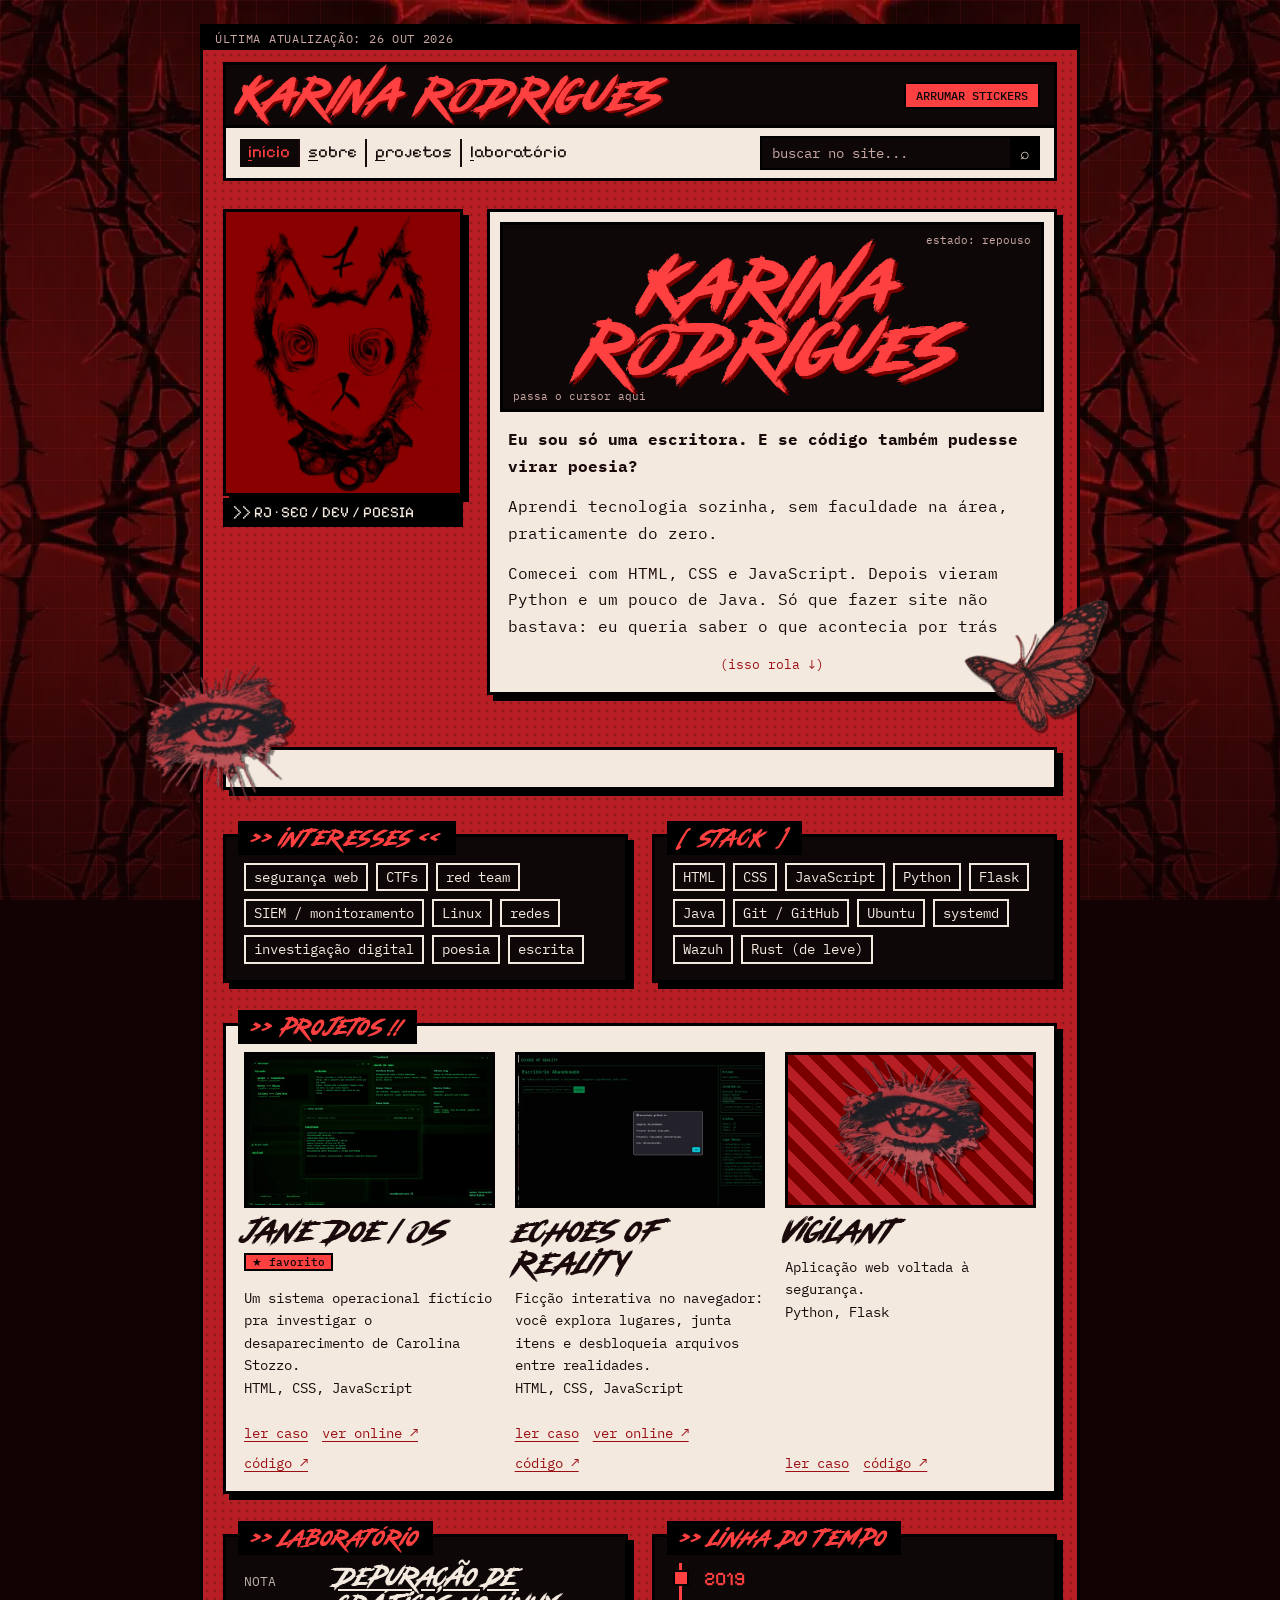
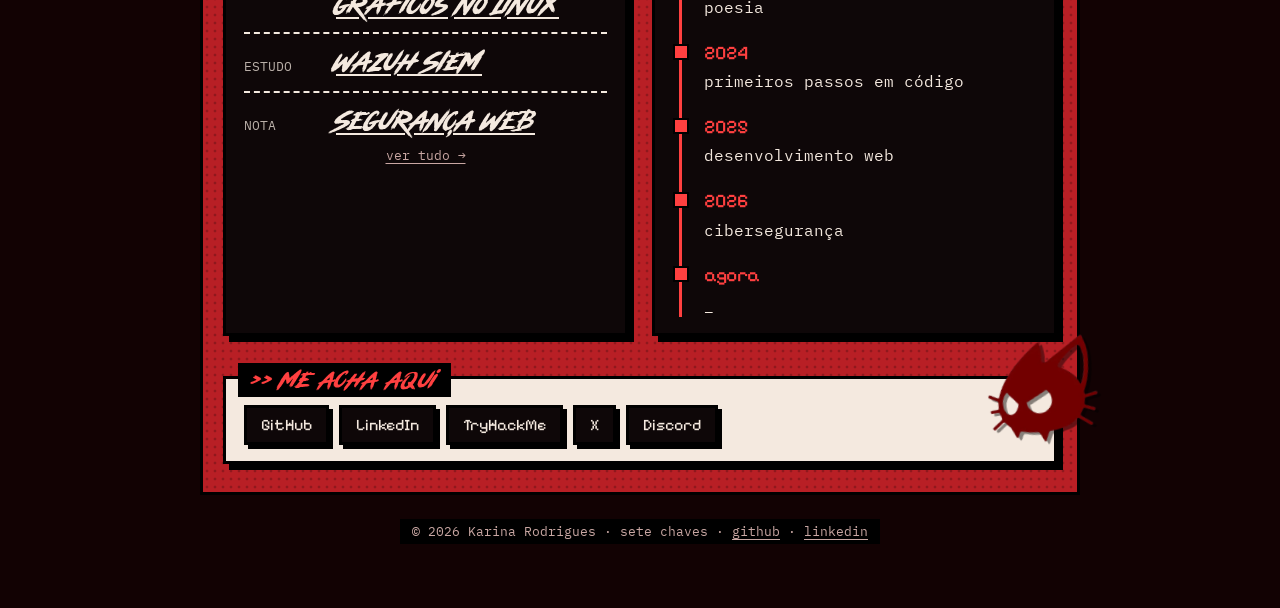
==== index.html @ 436fdaa6 "Prints do Jane Doe / OS e do Echoes of Reality - miniatura nos cartões e print grande na página de c" ====
<!doctype html>
<html lang="pt-BR">
<head>
<meta charset="utf-8">
<meta name="viewport" content="width=device-width,initial-scale=1">
<title>Karina Rodrigues</title>
<meta name="description" content="Portfólio da Karina Rodrigues: segurança da informação, desenvolvimento web e investigação digital.">
<meta property="og:title" content="Karina Rodrigues">
<meta property="og:description" content="Portfólio da Karina Rodrigues: segurança da informação, desenvolvimento web e investigação digital.">
<meta name="theme-color" content="#b81f25">
<link rel="preload" href="fonts/cyber-brush.woff2" as="font" type="font/woff2" crossorigin>
<link rel="icon" href="img/favicon.png" type="image/png">
<link rel="apple-touch-icon" href="img/apple-touch-icon.png">
<link rel="preconnect" href="https://fonts.googleapis.com">
<link rel="preconnect" href="https://fonts.gstatic.com" crossorigin>
<link href="https://fonts.googleapis.com/css2?family=IBM+Plex+Mono:wght@400;500&family=Instrument+Serif:ital@1&family=Pixelify+Sans:wght@500&display=swap" rel="stylesheet">
<link rel="stylesheet" href="style.css?v=4">
</head>
<body data-root="">
<a class="pular" href="#conteudo">pular pro conteúdo</a>
<div class="page">
  <header>
    <p class="updated">última atualização: 26 out 2026</p>
    <div class="titlebar">
      <a class="logo" href="index.html">KARINA RODRIGUES</a>
      <button class="chip" type="button" data-reset-stickers>arrumar stickers</button>
    </div>
    <nav class="menu" aria-label="Menu principal">
      <span class="links">
      <a href="index.html" aria-current="page">início</a>
      <a href="sobre.html">sobre</a>
      <a href="projects.html">projetos</a>
      <a href="lab.html">laboratório</a>
      </span>
      <form class="busca" role="search" autocomplete="off">
        <label class="sr-only" for="busca">buscar no site</label>
        <input id="busca" type="search" placeholder="buscar no site...">
        <ul class="busca-res" aria-live="polite"></ul>
      </form>
    </nav>
  </header>

<main id="conteudo">
  <section class="grid avatar-row">
    <div class="box avatar">
      <img src="img/avatar.webp" alt="Desenho da Karina: gato preto de olhos em espiral e coleira, sobre fundo vermelho" width="480" height="576">
      <span class="avatar-tag">&gt;&gt; RJ · SEC / DEV / POESIA</span>
    </div>

    <div class="box paper">
      <div class="hero">
        <h1 class="name" aria-label="Karina Rodrigues">
          <span class="w" aria-hidden="true"><span class="l">K</span><span class="l">a</span><span class="l">r</span><span class="l">i</span><span class="l">n</span><span class="l">a</span></span>
          <span class="w" aria-hidden="true"><span class="l">R</span><span class="l">o</span><span class="l">d</span><span class="l">r</span><span class="l">i</span><span class="l">g</span><span class="l">u</span><span class="l">e</span><span class="l">s</span></span>
        </h1>
        <span class="state" aria-hidden="true">estado: repouso</span>
        <span class="hint" aria-hidden="true"><span class="so-mouse">passa o cursor aqui</span><span class="so-toque">arrasta o dedo pro lado aqui</span></span>
      </div>
      <div class="scroll" tabindex="0" role="region" aria-label="Apresentação">
        <p><b>Eu sou só uma escritora. E se código também pudesse virar poesia?</b></p>
        <p>Aprendi tecnologia sozinha, sem faculdade na área, praticamente do zero.</p>
        <p>Comecei com HTML, CSS e JavaScript. Depois vieram Python e um pouco de Java. Só que fazer site não bastava: eu queria saber o que acontecia por trás dele.</p>
        <p>Foi aí que a segurança entrou de vez. Hoje eu estudo Linux, redes, segurança web, CTF, red team e monitoramento.</p>
        <p><a href="sobre.html">ler a história completa →</a></p>
      </div>
      <span class="scroll-hint" aria-hidden="true">(isso rola ↓)</span>
    </div>
  </section>

  <p class="ticker"><span>estudando agora ✦ segurança web ✦ linux ✦ wazuh / SIEM ✦ CTFs no TryHackMe e Hack The Box ✦ python e flask ✦ .777 ✦</span></p>

  <section class="grid two">
    <div class="box">
      <h2 class="label">&gt;&gt; interesses &lt;&lt;</h2>
      <ul class="tags">
        <li>segurança web</li><li>CTFs</li><li>red team</li><li>SIEM / monitoramento</li>
        <li>Linux</li><li>redes</li><li>investigação digital</li><li>poesia</li><li>escrita</li>
      </ul>
    </div>
    <div class="box">
      <h2 class="label">[ stack ]</h2>
      <ul class="tags">
        <li>HTML</li><li>CSS</li><li>JavaScript</li><li>Python</li><li>Flask</li><li>Java</li>
        <li>Git / GitHub</li><li>Ubuntu</li><li>systemd</li><li>Wazuh</li><li>Rust (de leve)</li>
      </ul>
    </div>
  </section>

  <section class="box paper section">
    <h2 class="label">&gt;&gt; projetos !!</h2>
    <div class="cards">
      <article class="card">
        <div class="thumb"><img src="img/projetos/jane-doe-os-thumb.webp" alt="Tela do Jane Doe / OS: janelas de messenger, caseboard e route scanner abertas na área de trabalho" width="720" height="450" loading="lazy"></div>
        <h3>Jane Doe / OS <span class="fav">★ favorito</span></h3>
        <p>Um sistema operacional fictício pra investigar o desaparecimento de Carolina Stozzo.<br>HTML, CSS, JavaScript</p>
        <div class="acts"><a href="casos/jane-doe-os.html">ler caso</a> <a href="https://seventsky.github.io/" target="_blank" rel="noopener">ver online ↗</a> <a href="https://github.com/seventsky/seventsky.github.io" target="_blank" rel="noopener">código ↗</a></div>
      </article>
      <article class="card">
        <div class="thumb"><img src="img/projetos/echoes-of-reality-thumb.webp" alt="Tela do Echoes of Reality: a cena Escritório Abandonado com inventário, status e logs na lateral" width="720" height="450" loading="lazy"></div>
        <h3>Echoes of Reality</h3>
        <p>Ficção interativa no navegador: você explora lugares, junta itens e desbloqueia arquivos entre realidades.<br>HTML, CSS, JavaScript</p>
        <div class="acts"><a href="casos/echoes-of-reality.html">ler caso</a> <a href="https://seventsky.github.io/ECHOS.TXT/" target="_blank" rel="noopener">ver online ↗</a> <a href="https://github.com/seventsky/ECHOS.TXT" target="_blank" rel="noopener">código ↗</a></div>
      </article>
      <article class="card">
        <div class="thumb sem-print"><img src="img/stickers/olho.webp" alt="" width="360" height="327" loading="lazy"></div>
        <h3>Vigilant</h3>
        <p>Aplicação web voltada à segurança.<br>Python, Flask</p>
        <div class="acts"><a href="casos/vigilant.html">ler caso</a> <a href="https://github.com/seventsky/vigilant" target="_blank" rel="noopener">código ↗</a></div>
      </article>
    </div>
  </section>

  <section class="grid two">
    <div class="box">
      <h2 class="label">&gt;&gt; laboratório</h2>
      <ul class="list">
        <li><span class="kind">nota</span><h3><a href="notas/depuracao-graficos-linux.html">Depuração de gráficos no Linux</a></h3></li>
        <li><span class="kind">estudo</span><h3><a href="notas/wazuh-siem.html">Wazuh SIEM</a></h3></li>
        <li><span class="kind">nota</span><h3><a href="notas/anotacoes-seguranca-web.html">Segurança web</a></h3></li>
      </ul>
      <span class="scroll-hint"><a href="lab.html">ver tudo →</a></span>
    </div>
    <div class="box">
      <h2 class="label">&gt;&gt; linha do tempo</h2>
      <ol class="timeline">
        <li><b>2019</b>poesia</li>
        <li><b>2024</b>primeiros passos em código</li>
        <li><b>2025</b>desenvolvimento web</li>
        <li><b>2026</b>cibersegurança</li>
        <li><b>agora</b>_</li>
      </ol>
    </div>
  </section>

  <section class="box paper" id="contato">
    <h2 class="label">&gt;&gt; me acha aqui</h2>
    <div class="contatos">
      <a href="https://github.com/seventsky" target="_blank" rel="noopener">GitHub</a>
      <a href="https://www.linkedin.com/in/karina-rodrigues-3610613b5/" target="_blank" rel="noopener">LinkedIn</a>
      <a href="https://tryhackme.com/p/s3te" target="_blank" rel="noopener">TryHackMe</a>
      <a href="https://x.com/setereveses" target="_blank" rel="noopener">X</a>
      <a href="https://discord.com/users/874118558521634826" target="_blank" rel="noopener">Discord</a>
    </div>
  </section>
</main>

  <img class="sticker" data-id="olho" src="img/stickers/olho.webp" alt="" style="--x:-60px;--y:640px;--w:150px;--r:-8deg" title="me arrasta! (2 cliques: volta pro lugar)" draggable="false">
  <img class="sticker" data-id="borboleta" src="img/stickers/borboleta.webp" alt="" style="--x:calc(100% - 110px);--y:560px;--w:130px;--r:12deg" title="me arrasta! (2 cliques: volta pro lugar)" draggable="false">
  <img class="sticker" data-id="gato" src="img/stickers/gato.webp" alt="" style="--x:calc(100% - 90px);--y:calc(100% - 150px);--w:110px;--r:-10deg" title="me arrasta! (2 cliques: volta pro lugar)" draggable="false">
</div>

<footer>
  © 2026 Karina Rodrigues · sete chaves ·
  <a href="https://github.com/seventsky" target="_blank" rel="noopener">github</a> ·
  <a href="https://www.linkedin.com/in/karina-rodrigues-3610613b5/" target="_blank" rel="noopener">linkedin</a>
</footer>
<script src="script.js?v=4"></script>
</body>
</html>
---- style.css ----
/* =========================================================
   KARINA RODRIGUES · estética vermelha
   Organização:
   1. cores e fontes (variáveis)
   2. base
   3. cabeçalho, menu e busca
   4. caixas (o "bloco" que se repete no site todo)
   5. home
   6. páginas internas (projetos, laboratório, textos)
   7. stickers
   8. celular e acessibilidade
   ========================================================= */

/* 1. CORES E FONTES ------------------------------------- */
/* Cyber Brush (HansCo Studio). O "ç" não existe na fonte original,
   então foi montado juntando o "C" com a vírgula da própria fonte. */
@font-face{
  font-family:"Cyber Brush";
  src:url("fonts/cyber-brush.woff2") format("woff2");
  font-weight:400;font-style:normal;
  font-display:swap; /* mostra o texto com outra fonte enquanto ela carrega */
}
:root{
  --bg:#120203;        /* fundo da janela */
  --red:#b81f25;       /* vermelho principal da coluna */
  --hot:#ff4040;       /* vermelho forte, pra destaque em fundo preto */
  --blood:#7a0000;     /* vermelho escuro do gato */
  --ink:#0e0708;       /* preto das caixas */
  --paper:#f4e9df;     /* creme das caixas claras */
  --paper-ink:#1a0a0b; /* texto em cima do creme */
  --link:#9b0f14;      /* link em cima do creme */
  --muted:#c9a7a3;     /* texto secundário em fundo preto */
  --line:#000;

  --brush:"Cyber Brush","Pixelify Sans",Impact,sans-serif; /* títulos */
  --pixel:"Pixelify Sans","Courier New",monospace;        /* menus, botões, etiquetas pequenas */
  --mono:"IBM Plex Mono",ui-monospace,monospace;
  --serif:"Instrument Serif",Georgia,serif;
}

/* 2. BASE ------------------------------------------------ */
*{box-sizing:border-box;margin:0;padding:0}
html{font-family:var(--mono);font-size:16px;line-height:1.65;color:var(--paper);background:var(--bg)}
body{
  min-height:100vh;
  padding:24px 16px 64px;
  /* grade quadriculada + escurecido nas bordas + espinhos.
     A imagem dos espinhos foi espelhada nas duas direções (img/fundo-espinhos.webp),
     então ela se repete sem emenda em tela larga em vez de esticar. */
  background:
    linear-gradient(rgba(255,64,64,.07) 1px,transparent 1px) 0 0/32px 32px,
    linear-gradient(90deg,rgba(255,64,64,.07) 1px,transparent 1px) 0 0/32px 32px,
    radial-gradient(ellipse at 50% 30%,transparent 40%,rgba(18,2,3,.75) 100%),
    url("img/fundo-espinhos.webp") center top/1800px auto repeat;
  background-color:var(--bg);
  background-attachment:fixed;
}
img{max-width:100%;display:block}
a{color:inherit;text-underline-offset:3px}
a:hover{color:var(--hot)}
:focus-visible{outline:3px dashed var(--hot);outline-offset:3px}
::selection{background:var(--hot);color:var(--ink)}
h1,h2,h3{font-family:var(--pixel);font-weight:500;line-height:1.1}
p{margin-bottom:14px}
p:last-child{margin-bottom:0}
.pular{position:absolute;left:-9999px;top:8px;z-index:50;background:var(--hot);color:var(--ink);padding:8px 14px;font-weight:500}
.pular:focus{left:16px}
.sr-only{position:absolute;width:1px;height:1px;overflow:hidden;clip:rect(0 0 0 0);white-space:nowrap}

/* a "coluna" vermelha que segura tudo */
.page{
  position:relative;
  max-width:880px;margin:0 auto;
  border:3px solid var(--line);
  /* pontinhos de retícula em cima do vermelho */
  background:radial-gradient(rgba(0,0,0,.22) 1.2px,transparent 1.7px) 0 0/8px 8px,var(--red);
  padding:0 20px 28px;
}

/* 3. CABEÇALHO, MENU E BUSCA ----------------------------- */
.updated{
  margin:0 -20px;padding:2px 12px;
  background:var(--line);color:var(--muted);
  font-size:.72rem;letter-spacing:.06em;text-transform:uppercase;
}
.titlebar{
  display:flex;align-items:center;justify-content:space-between;gap:12px;flex-wrap:wrap;
  margin:12px 0 0;padding:8px 14px;
  background:var(--ink);border:3px solid var(--line);
}
.logo{font-family:var(--brush);font-size:clamp(1.7rem,5vw,2.5rem);line-height:1.1;color:var(--hot);text-decoration:none;letter-spacing:.03em;text-shadow:2px 2px 0 var(--blood)}
.logo:hover{color:var(--paper)}
.chip{
  font:500 .75rem var(--mono);text-transform:uppercase;
  background:var(--hot);color:var(--ink);border:2px solid var(--line);
  padding:4px 10px;cursor:pointer;text-decoration:none;
}
.chip:hover{background:var(--paper);color:var(--ink)}

.menu{
  display:flex;align-items:center;justify-content:space-between;gap:10px 16px;flex-wrap:wrap;
  padding:8px 14px;margin-bottom:28px;
  background:var(--paper);color:var(--paper-ink);
  border:3px solid var(--line);border-top:0;
}
.menu .links{display:flex;flex-wrap:wrap;gap:4px 0;font-family:var(--pixel);font-size:1.05rem}
.menu .links a{text-decoration:none;padding:0 8px}
.menu .links a + a{border-left:2px solid var(--paper-ink)}
.menu .links a::first-letter{text-decoration:underline;text-underline-offset:3px}
.menu .links a:hover{color:var(--link)}
.menu .links a[aria-current]{background:var(--ink);color:var(--hot)}

/* busca */
.busca{position:relative;flex:1 1 200px;max-width:280px}
.busca input{
  width:100%;font:inherit;font-size:.85rem;
  padding:4px 34px 4px 10px;
  background:var(--ink);color:var(--paper);border:2px solid var(--line);
}
.busca input::placeholder{color:var(--muted)}
.busca::after{content:"⌕";position:absolute;right:0;top:0;bottom:0;width:30px;display:grid;place-items:center;background:var(--line);color:var(--paper);pointer-events:none}
.busca-res{
  position:absolute;z-index:20;left:0;right:0;top:calc(100% + 4px);
  list-style:none;background:var(--ink);border:2px solid var(--line);box-shadow:4px 4px 0 var(--line);
  max-height:260px;overflow:auto;
}
.busca-res:empty{display:none}
.busca-res a{display:block;padding:6px 10px;color:var(--paper);text-decoration:none;font-size:.85rem}
.busca-res a small{display:block;color:var(--muted);font-size:.72rem}
.busca-res a:hover,.busca-res a:focus{background:var(--hot);color:var(--ink);outline:none}
.busca-res a:hover small,.busca-res a:focus small{color:var(--ink)}
.busca-res .vazio{padding:6px 10px;color:var(--muted);font-size:.85rem}

/* 4. CAIXAS ---------------------------------------------- */
/* .box = caixa preta | .box.paper = caixa creme */
.box{
  position:relative;
  background:var(--ink);color:var(--paper);
  border:3px solid var(--line);box-shadow:6px 6px 0 var(--line);
  padding:18px 18px 16px;
}
.box.paper{background:var(--paper);color:var(--paper-ink)}
.box.paper a{color:var(--link)}
.box.paper a:hover{color:var(--paper-ink);background:var(--hot)}

/* etiqueta ">> TÍTULO !!" que fica em cima da caixa */
.label{
  display:inline-block;
  font-family:var(--brush);font-weight:400;font-size:1.25rem;line-height:1.3;letter-spacing:.03em;
  background:var(--line);color:var(--hot);
  padding:2px 12px;margin-bottom:10px;
  border:2px solid var(--line);
}
.box > .label:first-child{position:absolute;top:-16px;left:12px;margin:0}
.box:has(> .label:first-child){padding-top:26px}

/* caixa com rolagem e barra de rolagem estilizada */
.scroll{max-height:220px;overflow-y:auto;padding-right:10px;scrollbar-width:thin;scrollbar-color:var(--hot) transparent}
.scroll::-webkit-scrollbar{width:10px}
.scroll::-webkit-scrollbar-track{background:transparent;border-left:2px solid currentColor}
.scroll::-webkit-scrollbar-thumb{background:var(--hot);border:2px solid var(--line)}
.scroll-hint{display:block;text-align:center;font-size:.8rem;color:var(--muted);margin-top:8px}
.paper .scroll-hint{color:var(--link)}

/* lista de "tags" (stack, interesses) */
.tags{display:flex;flex-wrap:wrap;gap:8px;list-style:none}
.tags li{border:2px solid currentColor;padding:1px 8px;font-size:.85rem}
.tags li:hover{background:var(--hot);color:var(--ink);border-color:var(--hot)}

.grid{display:grid;gap:36px 24px;margin-bottom:40px}
.section{margin-bottom:40px}
.grid.two{grid-template-columns:1fr 1fr}
.grid.avatar-row{grid-template-columns:240px 1fr}

/* 5. HOME ------------------------------------------------ */
.avatar{padding:0;align-self:start}
.avatar img{width:100%;height:auto}
.avatar-tag{
  position:absolute;left:-3px;right:-3px;bottom:-34px;
  font-family:var(--pixel);background:var(--line);color:var(--paper);padding:2px 10px;font-size:.95rem;
}

/* nome interativo */
.hero{
  position:relative;
  min-height:190px;
  display:grid;place-items:center;
  overflow:hidden;
  cursor:crosshair;
  touch-action:pan-y; /* no celular, deixa rolar a página na vertical */
  margin:-8px -8px 14px;
  background:var(--ink);
  border:3px solid var(--line);
}
.name{
  position:relative; /* necessário pro script medir as letras */
  font-size:clamp(2rem,6.4vw,3.9rem);line-height:1;text-align:center;text-transform:uppercase;
  font-family:var(--brush);font-weight:400;
  color:var(--hot);user-select:none;padding:18px 12px;
  text-shadow:3px 3px 0 var(--blood);
}
.name .w{display:block;white-space:nowrap}
.name .l{display:inline-block;will-change:transform;text-decoration-thickness:4px;text-underline-offset:8px}
.name.sublinhado .l{text-decoration:underline}
.hero .state{position:absolute;right:10px;top:6px;font-size:.7rem;color:var(--muted);text-align:right;white-space:pre-line}
.hero .hint{position:absolute;left:10px;bottom:4px;font-size:.7rem;color:var(--muted)}
.so-toque{display:none}
@media (hover:none),(pointer:coarse){.so-mouse{display:none}.so-toque{display:inline}}

/* faixa que corre (marquee) */
.ticker{
  overflow:hidden;white-space:nowrap;
  background:var(--paper);color:var(--paper-ink);
  border:3px solid var(--line);box-shadow:6px 6px 0 var(--line);
  font-family:var(--pixel);font-size:1.1rem;
  margin:52px 0 44px;padding:4px 0;
}
.ticker span{display:inline-block;padding-left:100%;animation:corre 26s linear infinite}
.ticker:hover span{animation-play-state:paused}
@keyframes corre{to{transform:translateX(-100%)}}

/* cartões de projeto */
.cards{display:grid;grid-template-columns:repeat(3,1fr);gap:20px}
.card{display:flex;flex-direction:column;gap:8px}
.card h2,.card h3{font-family:var(--brush);font-weight:400;font-size:1.7rem;line-height:1.15}
.card .fav{font:500 .7rem var(--mono);background:var(--hot);color:var(--ink);border:2px solid var(--line);padding:0 6px;vertical-align:middle;white-space:nowrap}
.card p{font-size:.85rem;color:var(--muted)}
.paper .card p{color:inherit}
.thumb{
  aspect-ratio:16/10;border:3px solid var(--line);
  background:repeating-linear-gradient(45deg,var(--blood) 0 10px,var(--red) 10px 20px);
  display:grid;place-items:center;overflow:hidden;
}
.thumb img{width:100%;height:100%;object-fit:cover}
.thumb span{background:var(--line);color:var(--paper);font-size:.75rem;padding:2px 8px}
.thumb.sem-print img{width:62%;height:auto;object-fit:contain;filter:drop-shadow(3px 3px 0 rgba(0,0,0,.45))}
.card .thumb img{transition:transform .25s}
.card:hover .thumb:not(.sem-print) img{transform:scale(1.04)}

/* print grande na página do projeto */
.shot{margin:0 0 36px}
.shot a{display:block;border:3px solid var(--line);box-shadow:6px 6px 0 var(--line);background:var(--line)}
.shot img{width:100%;height:auto}
.shot figcaption{margin-top:10px;font-size:.8rem;color:var(--paper);text-shadow:1px 1px 0 var(--line)}
.acts{display:flex;flex-wrap:wrap;gap:6px 14px;margin-top:auto;font-size:.9rem}

/* linha do tempo */
.timeline{list-style:none;border-left:3px solid var(--hot);padding-left:22px;margin-left:6px}
.timeline li{position:relative;padding-bottom:16px}
.timeline li:last-child{padding-bottom:0}
.timeline li::before{content:"";position:absolute;left:-31px;top:7px;width:12px;height:12px;background:var(--hot);border:2px solid var(--line)}
.timeline b{font-family:var(--pixel);font-size:1.2rem;font-weight:500;display:block;color:var(--hot)}
.timeline li:last-child::before{animation:pisca 1s steps(1) infinite}
@keyframes pisca{50%{opacity:0}}

/* botões de contato */
.contatos{display:flex;flex-wrap:wrap;gap:10px}
.box .contatos a{
  font-family:var(--pixel);font-size:1rem;text-decoration:none;
  background:var(--ink);color:var(--paper);
  border:3px solid var(--line);box-shadow:4px 4px 0 var(--line);
  padding:4px 14px;transition:transform .1s,box-shadow .1s;
}
.box .contatos a:hover{background:var(--hot);color:var(--ink);transform:translate(-2px,-2px);box-shadow:6px 6px 0 var(--line)}

/* 6. PÁGINAS INTERNAS ------------------------------------ */
.page-title{font-family:var(--brush);font-weight:400;font-size:clamp(2.6rem,9vw,4rem);line-height:1.1;color:var(--paper);text-shadow:4px 4px 0 var(--line);margin:8px 0 10px;padding-left:.12em /* as letras inclinadas "vazam" pra esquerda */}
.lead{max-width:64ch;margin-bottom:36px;color:var(--paper);text-shadow:1px 1px 0 var(--line)}
.back{display:inline-block;margin-bottom:18px;font-size:.9rem;background:var(--line);color:var(--paper);padding:2px 10px;text-decoration:none}
.back:hover{color:var(--hot)}

/* lista do laboratório */
.list{list-style:none}
.list li{display:grid;grid-template-columns:80px 1fr auto;gap:12px;align-items:baseline;padding:14px 0;border-top:2px dashed currentColor}
.list li:first-child{border-top:0;padding-top:0}
.list li:last-child{padding-bottom:0}
.list .kind{font-size:.8rem;text-transform:uppercase;opacity:.75}
.list h2,.list h3{font-family:var(--brush);font-weight:400;font-size:1.45rem;line-height:1.2}

/* ficha técnica do estudo de caso */
.meta{display:grid;grid-template-columns:100px 1fr;gap:4px 16px;margin:0 0 24px;font-size:.9rem;padding-bottom:16px;border-bottom:2px dashed currentColor}
.meta dt{opacity:.7}

/* texto longo */
.prose{max-width:68ch}
.prose h2{font-family:var(--brush);font-weight:400;font-size:1.9rem;line-height:1.15;margin:36px 0 12px;color:var(--link)}
.prose h3{font-size:1.25rem;margin:28px 0 10px}
.prose code{background:var(--ink);color:var(--hot);padding:0 6px;font-size:.88em}
.prose pre{background:var(--ink);color:var(--paper);padding:14px 16px;overflow-x:auto;margin-bottom:16px}
.prose pre code{padding:0}
.prose .todo{border:2px dashed var(--link);padding:12px 14px;font-size:.9rem}
.assinatura{font-family:var(--brush);font-size:2rem;color:var(--link);text-align:right}

footer{width:fit-content;max-width:880px;margin:24px auto 0;padding:2px 12px;font-size:.8rem;color:var(--muted);text-align:center;background:var(--line)}
footer a{color:var(--muted)}

/* 7. STICKERS -------------------------------------------- */
/* posição inicial de cada sticker fica no HTML (style="--x:..;--y:..") */
.sticker{
  position:absolute;z-index:10;
  left:var(--x);top:var(--y);width:var(--w,120px);
  transform:translate(var(--dx,0px),var(--dy,0px)) rotate(var(--r,0deg));
  cursor:grab;touch-action:none;user-select:none;-webkit-user-drag:none;
  filter:drop-shadow(3px 3px 0 rgba(0,0,0,.45));
}
.sticker:hover{filter:drop-shadow(3px 3px 0 rgba(0,0,0,.45)) brightness(1.1)}
.sticker.arrastando{cursor:grabbing;z-index:30}

/* 8. CELULAR E ACESSIBILIDADE ---------------------------- */
/* Regras do celular:
   - tudo que se toca tem pelo menos 44px de altura (tamanho de um dedo)
   - campo de busca com 16px, senão o iPhone dá zoom sozinho ao tocar
   - nada de caixa com rolagem dentro da página que já rola
   - stickers ficam parados, pra não "roubar" o dedo de quem está rolando */
@media (max-width:760px){
  body{padding:12px max(8px,env(safe-area-inset-right)) 40px max(8px,env(safe-area-inset-left))}
  .page{padding:0 12px 20px}
  .updated{margin:0 -12px}
  .titlebar{padding:10px 12px;justify-content:center;text-align:center}
  .titlebar [data-reset-stickers]{display:none}

  .menu{padding:10px;gap:10px}
  .menu .links{display:grid;grid-template-columns:1fr 1fr;gap:6px;width:100%;font-size:1.05rem}
  .menu .links a,.menu .links a + a{display:flex;align-items:center;justify-content:center;min-height:44px;border:2px solid var(--paper-ink)}
  .busca{max-width:none;flex-basis:100%}
  .busca input{font-size:16px;min-height:44px}
  .busca::after{width:44px}
  .busca-res a{padding:12px}

  .grid{gap:40px;margin-bottom:36px}
  .grid.two,.grid.avatar-row{grid-template-columns:1fr}
  .grid.avatar-row .avatar{max-width:220px;margin:0 auto;width:100%;padding:0}
  .avatar-tag{font-size:.85rem;white-space:nowrap;text-align:center}
  .box{padding:16px 14px 14px;box-shadow:4px 4px 0 var(--line)}
  .box:has(> .label:first-child){padding-top:28px}

  .hero{min-height:140px}
  .scroll{max-height:none;overflow:visible;padding-right:0}
  .scroll-hint[aria-hidden]{display:none}
  .ticker{margin:44px 0 40px;box-shadow:4px 4px 0 var(--line)}

  .cards{grid-template-columns:1fr;gap:32px}
  .acts{gap:0 18px}
  .logo,.chip,.acts a,.back,.scroll-hint a,.scroll a,.meta a{display:inline-flex;align-items:center;min-height:44px}
  .back{padding:0 12px}
  .list li{grid-template-columns:1fr;gap:2px}
  .list h2 a,.list h3 a{display:block;padding:8px 0}
  .meta{grid-template-columns:80px 1fr}

  .box .contatos{display:grid;grid-template-columns:1fr 1fr}
  .box .contatos a{display:flex;align-items:center;justify-content:center;min-height:48px}
  .box .contatos a:last-child:nth-child(odd){grid-column:1/-1}

  .sticker{width:calc(var(--w,120px) * .6);pointer-events:none}
  .sticker:not([data-id="gato"]){display:none} /* só o gato fica, pra não cobrir texto */
  .sticker[data-id="gato"]{top:calc(100% - 46px);left:calc(100% - 60px)} /* na borda de baixo, longe dos botões */
  footer{width:auto;margin:20px 8px 0}
}
@media (prefers-reduced-motion:reduce){
  .ticker span{animation:none;padding-left:12px}
  .timeline li:last-child::before{animation:none}
  .contatos a,.card .thumb img{transition:none}
}
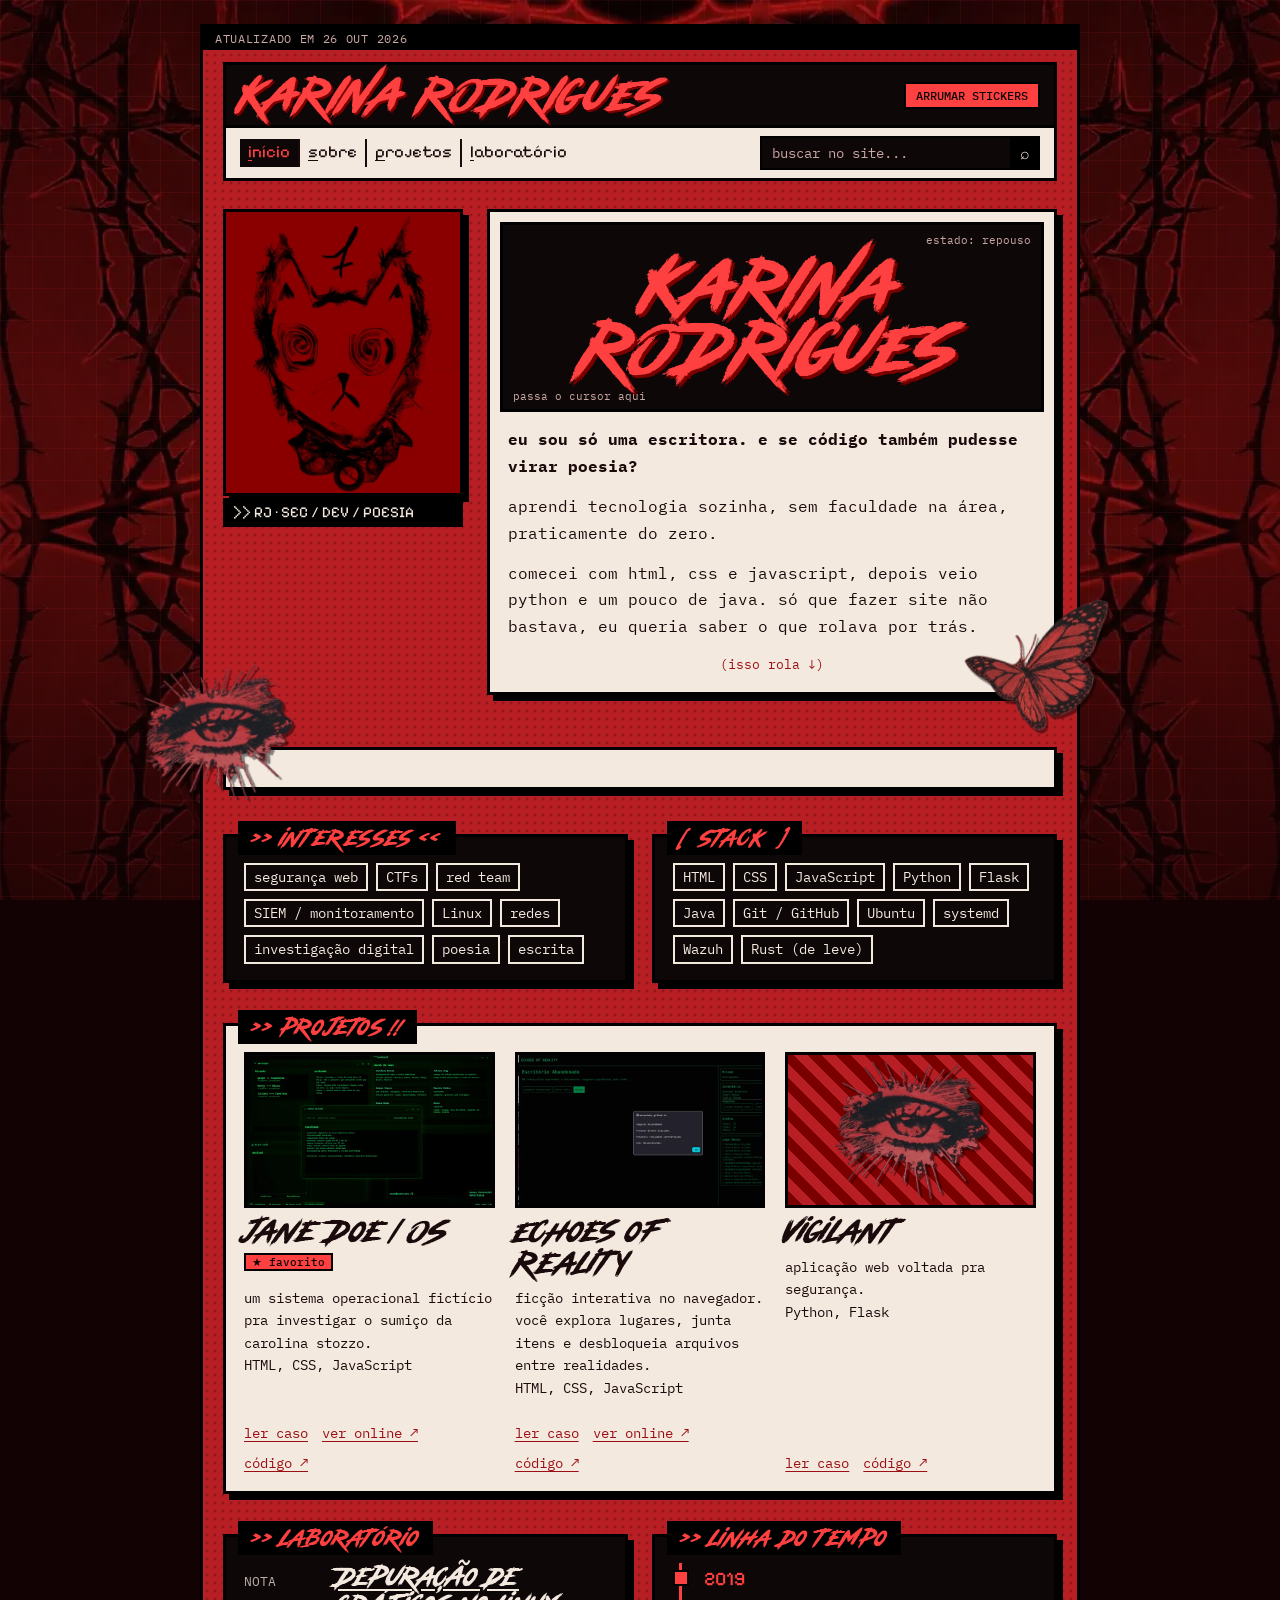
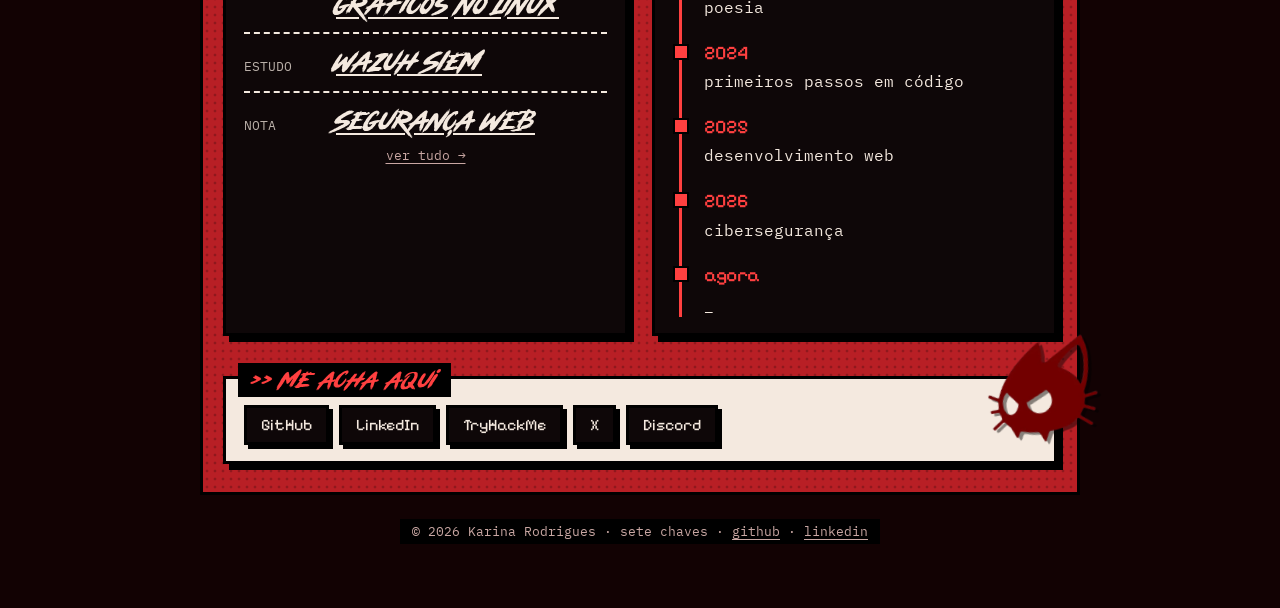
==== commit 63ea08d5: "Textos em minúsculo, sem dois-pontos, em linguagem do dia a dia Claude-Session: https://claude.ai/co" ====
--- a/index.html
+++ b/index.html
@@ -20,7 +20,7 @@
 <a class="pular" href="#conteudo">pular pro conteúdo</a>
 <div class="page">
   <header>
-    <p class="updated">última atualização: 26 out 2026</p>
+    <p class="updated">atualizado em 26 out 2026</p>
     <div class="titlebar">
       <a class="logo" href="index.html">KARINA RODRIGUES</a>
       <button class="chip" type="button" data-reset-stickers>arrumar stickers</button>
@@ -57,10 +57,10 @@
         <span class="hint" aria-hidden="true"><span class="so-mouse">passa o cursor aqui</span><span class="so-toque">arrasta o dedo pro lado aqui</span></span>
       </div>
       <div class="scroll" tabindex="0" role="region" aria-label="Apresentação">
-        <p><b>Eu sou só uma escritora. E se código também pudesse virar poesia?</b></p>
-        <p>Aprendi tecnologia sozinha, sem faculdade na área, praticamente do zero.</p>
-        <p>Comecei com HTML, CSS e JavaScript. Depois vieram Python e um pouco de Java. Só que fazer site não bastava: eu queria saber o que acontecia por trás dele.</p>
-        <p>Foi aí que a segurança entrou de vez. Hoje eu estudo Linux, redes, segurança web, CTF, red team e monitoramento.</p>
+        <p><b>eu sou só uma escritora. e se código também pudesse virar poesia?</b></p>
+        <p>aprendi tecnologia sozinha, sem faculdade na área, praticamente do zero.</p>
+        <p>comecei com html, css e javascript, depois veio python e um pouco de java. só que fazer site não bastava, eu queria saber o que rolava por trás.</p>
+        <p>aí a segurança entrou de vez. hoje eu estudo linux, redes, segurança web, ctf, red team e monitoramento.</p>
         <p><a href="sobre.html">ler a história completa →</a></p>
       </div>
       <span class="scroll-hint" aria-hidden="true">(isso rola ↓)</span>
@@ -92,19 +92,19 @@
       <article class="card">
         <div class="thumb"><img src="img/projetos/jane-doe-os-thumb.webp" alt="Tela do Jane Doe / OS: janelas de messenger, caseboard e route scanner abertas na área de trabalho" width="720" height="450" loading="lazy"></div>
         <h3>Jane Doe / OS <span class="fav">★ favorito</span></h3>
-        <p>Um sistema operacional fictício pra investigar o desaparecimento de Carolina Stozzo.<br>HTML, CSS, JavaScript</p>
+        <p>um sistema operacional fictício pra investigar o sumiço da carolina stozzo.<br>HTML, CSS, JavaScript</p>
         <div class="acts"><a href="casos/jane-doe-os.html">ler caso</a> <a href="https://seventsky.github.io/" target="_blank" rel="noopener">ver online ↗</a> <a href="https://github.com/seventsky/seventsky.github.io" target="_blank" rel="noopener">código ↗</a></div>
       </article>
       <article class="card">
         <div class="thumb"><img src="img/projetos/echoes-of-reality-thumb.webp" alt="Tela do Echoes of Reality: a cena Escritório Abandonado com inventário, status e logs na lateral" width="720" height="450" loading="lazy"></div>
         <h3>Echoes of Reality</h3>
-        <p>Ficção interativa no navegador: você explora lugares, junta itens e desbloqueia arquivos entre realidades.<br>HTML, CSS, JavaScript</p>
+        <p>ficção interativa no navegador. você explora lugares, junta itens e desbloqueia arquivos entre realidades.<br>HTML, CSS, JavaScript</p>
         <div class="acts"><a href="casos/echoes-of-reality.html">ler caso</a> <a href="https://seventsky.github.io/ECHOS.TXT/" target="_blank" rel="noopener">ver online ↗</a> <a href="https://github.com/seventsky/ECHOS.TXT" target="_blank" rel="noopener">código ↗</a></div>
       </article>
       <article class="card">
         <div class="thumb sem-print"><img src="img/stickers/olho.webp" alt="" width="360" height="327" loading="lazy"></div>
         <h3>Vigilant</h3>
-        <p>Aplicação web voltada à segurança.<br>Python, Flask</p>
+        <p>aplicação web voltada pra segurança.<br>Python, Flask</p>
         <div class="acts"><a href="casos/vigilant.html">ler caso</a> <a href="https://github.com/seventsky/vigilant" target="_blank" rel="noopener">código ↗</a></div>
       </article>
     </div>
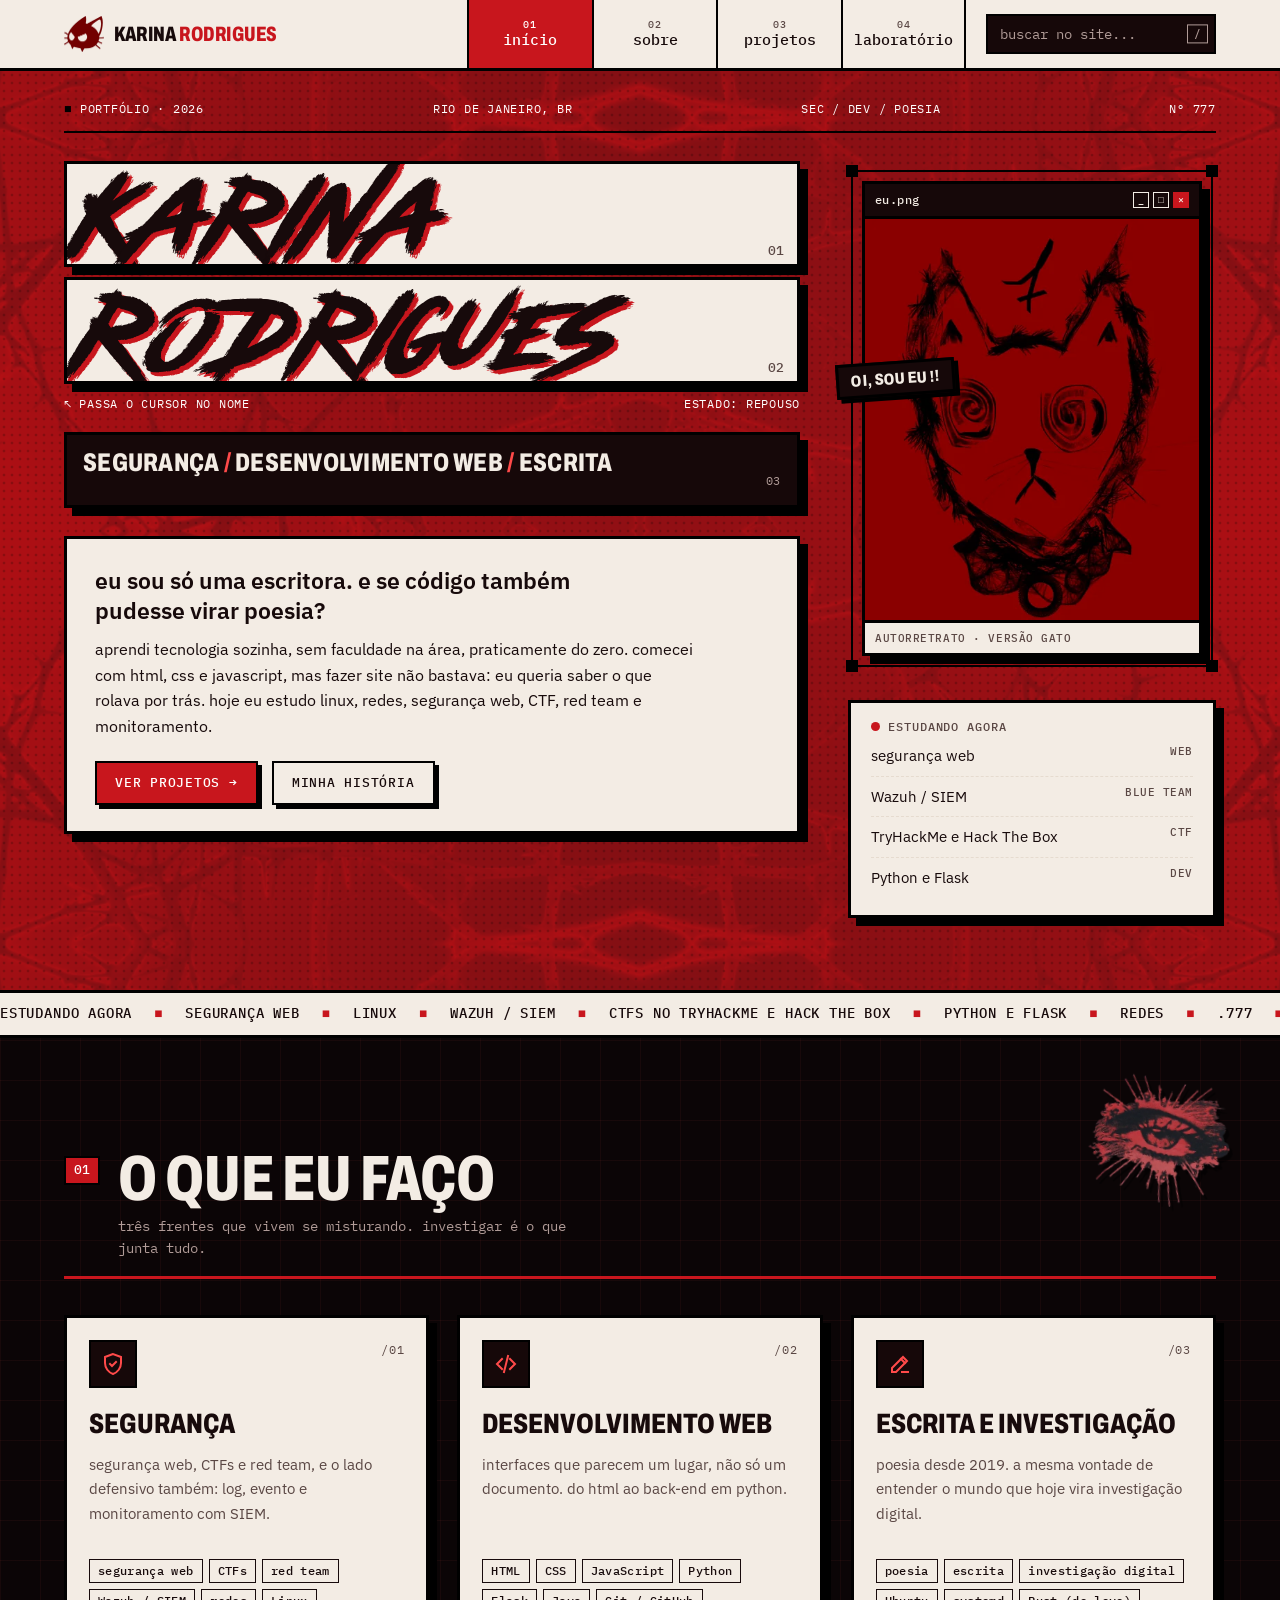
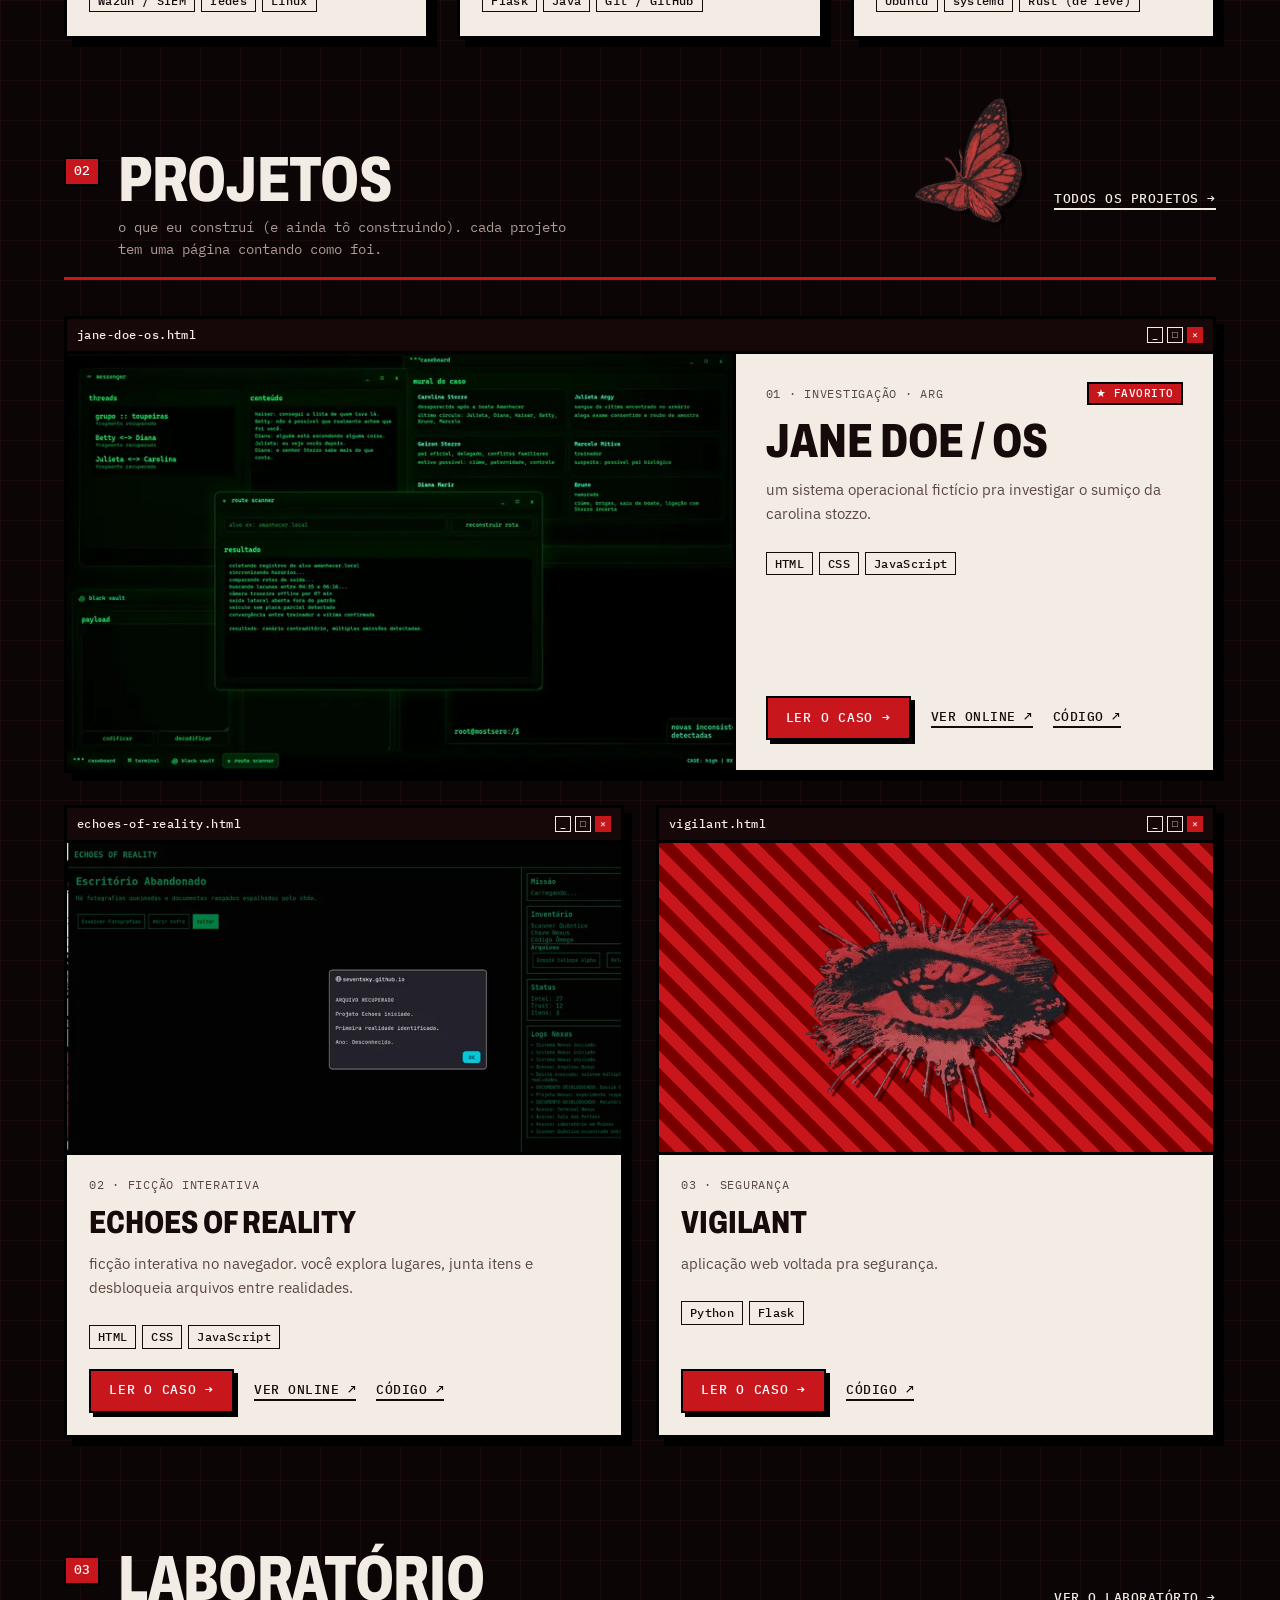
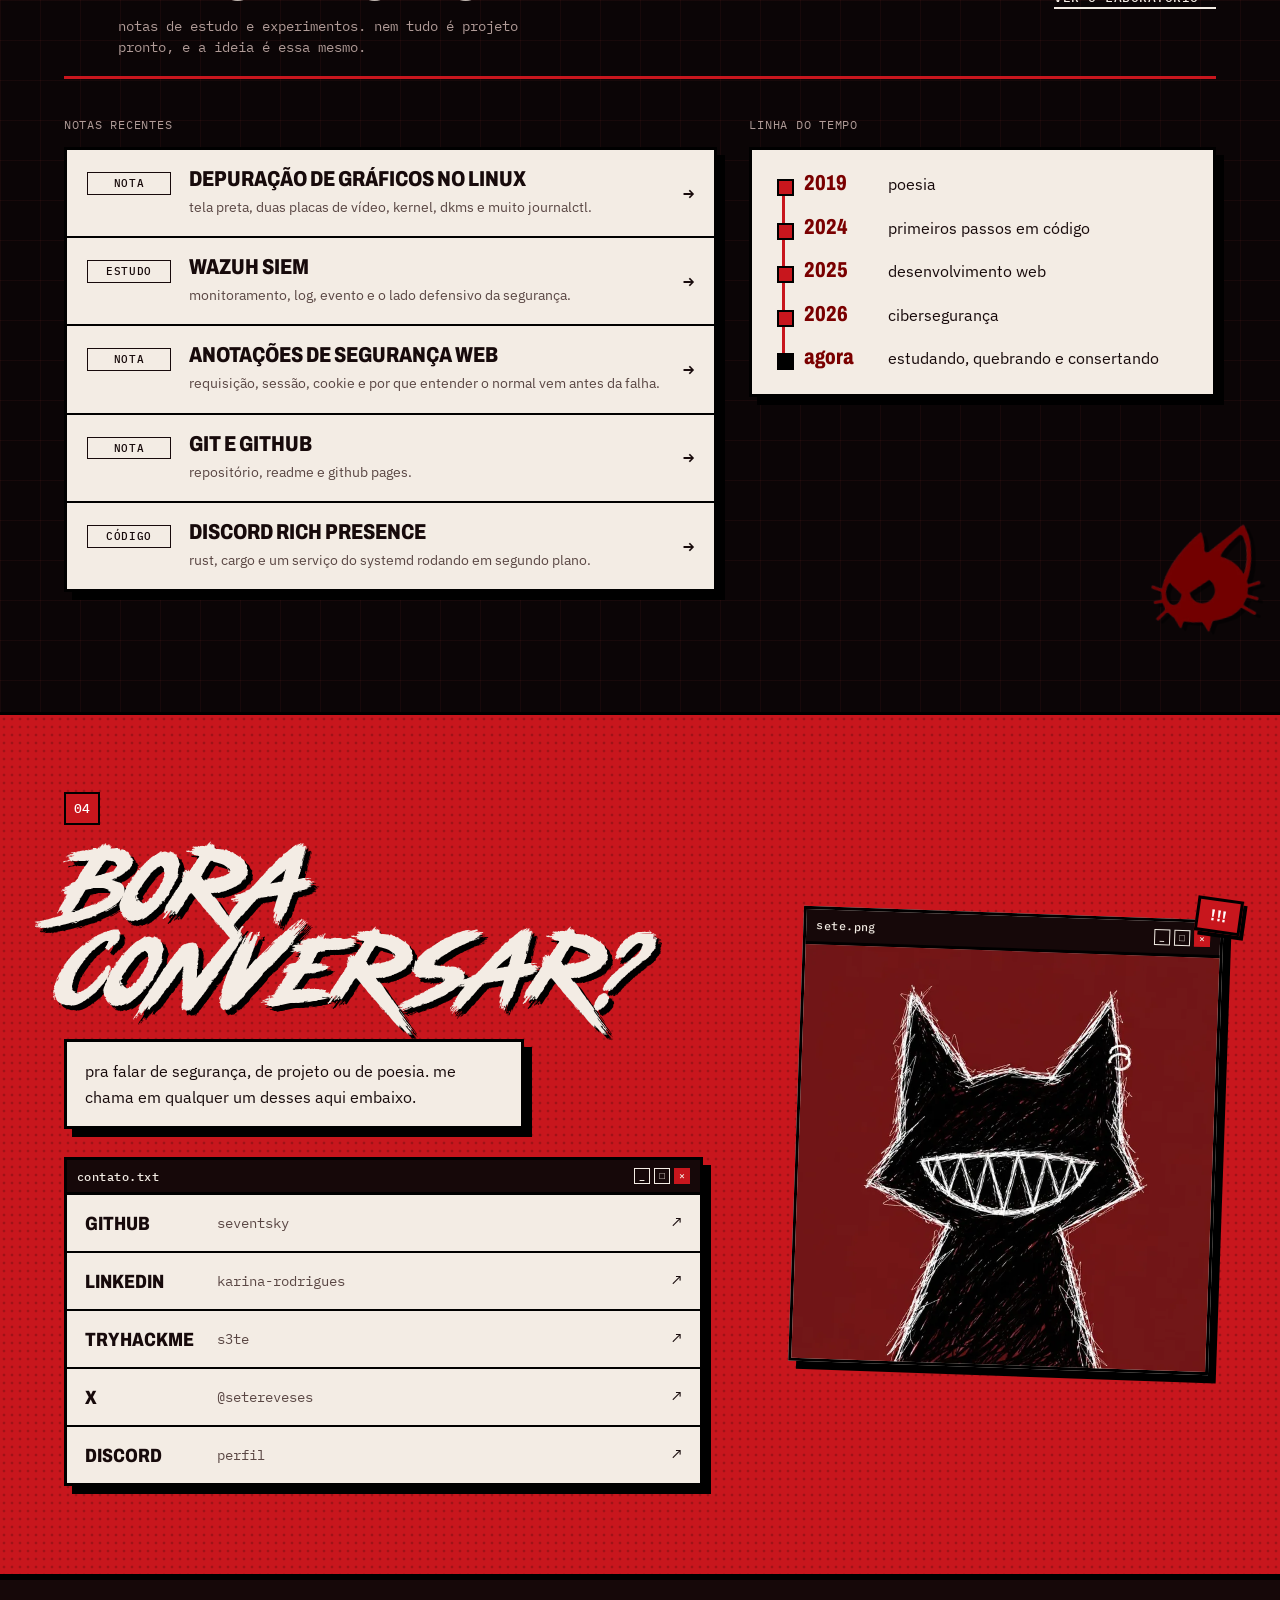
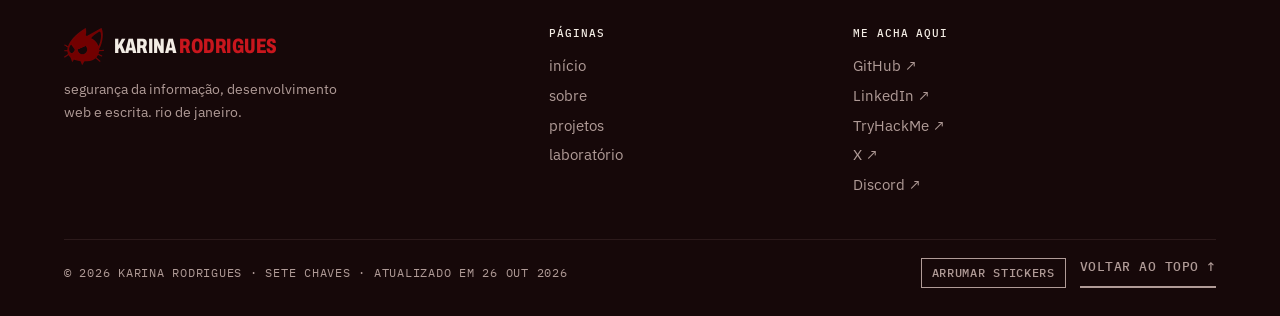
==== commit 9fb29599: "Redesign: layout em grade, pôster no hero e menu com troca de fonte - cabeçalho fixo com o gato verm" ====
--- a/index.html
+++ b/index.html
@@ -3,157 +3,293 @@
 <head>
 <meta charset="utf-8">
 <meta name="viewport" content="width=device-width,initial-scale=1">
-<title>Karina Rodrigues</title>
+<title>Karina Rodrigues · segurança, dev e poesia</title>
 <meta name="description" content="Portfólio da Karina Rodrigues: segurança da informação, desenvolvimento web e investigação digital.">
-<meta property="og:title" content="Karina Rodrigues">
+<meta property="og:title" content="Karina Rodrigues · segurança, dev e poesia">
 <meta property="og:description" content="Portfólio da Karina Rodrigues: segurança da informação, desenvolvimento web e investigação digital.">
-<meta name="theme-color" content="#b81f25">
+<meta name="theme-color" content="#c8161d">
 <link rel="preload" href="fonts/cyber-brush.woff2" as="font" type="font/woff2" crossorigin>
-<link rel="icon" href="img/favicon.png" type="image/png">
+<link rel="icon" href="img/favicon.png" type="image/png" sizes="64x64">
+<link rel="icon" href="img/favicon-32.png" type="image/png" sizes="32x32">
 <link rel="apple-touch-icon" href="img/apple-touch-icon.png">
 <link rel="preconnect" href="https://fonts.googleapis.com">
 <link rel="preconnect" href="https://fonts.gstatic.com" crossorigin>
-<link href="https://fonts.googleapis.com/css2?family=IBM+Plex+Mono:wght@400;500&family=Instrument+Serif:ital@1&family=Pixelify+Sans:wght@500&display=swap" rel="stylesheet">
-<link rel="stylesheet" href="style.css?v=4">
+<link href="https://fonts.googleapis.com/css2?family=Archivo:wdth,wght@62..125,400..900&family=IBM+Plex+Mono:wght@400;500&family=IBM+Plex+Sans:ital,wght@0,400;0,500;0,600;0,700;1,400&family=Instrument+Serif:ital@1&family=Pixelify+Sans:wght@500&display=swap" rel="stylesheet">
+<link rel="stylesheet" href="style.css?v=5">
 </head>
 <body data-root="">
 <a class="pular" href="#conteudo">pular pro conteúdo</a>
-<div class="page">
-  <header>
-    <p class="updated">atualizado em 26 out 2026</p>
-    <div class="titlebar">
-      <a class="logo" href="index.html">KARINA RODRIGUES</a>
-      <button class="chip" type="button" data-reset-stickers>arrumar stickers</button>
-    </div>
-    <nav class="menu" aria-label="Menu principal">
-      <span class="links">
-      <a href="index.html" aria-current="page">início</a>
-      <a href="sobre.html">sobre</a>
-      <a href="projects.html">projetos</a>
-      <a href="lab.html">laboratório</a>
-      </span>
+
+<header class="topo">
+  <div class="topo-in">
+    <a class="marca" href="index.html" aria-label="Karina Rodrigues, página inicial">
+      <img src="img/logo.webp" alt="" width="160" height="146">
+      <b>Karina <span>Rodrigues</span></b>
+    </a>
+    <button class="menu-btn" type="button" aria-expanded="false" aria-controls="nav"><i aria-hidden="true"></i>menu</button>
+    <nav class="nav" id="nav" aria-label="Menu principal">
+      <ul>
+        <li><a href="index.html" aria-current="page"><small>01</small><span>início</span></a></li>
+        <li><a href="sobre.html"><small>02</small><span>sobre</span></a></li>
+        <li><a href="projects.html"><small>03</small><span>projetos</span></a></li>
+        <li><a href="lab.html"><small>04</small><span>laboratório</span></a></li>
+      </ul>
       <form class="busca" role="search" autocomplete="off">
         <label class="sr-only" for="busca">buscar no site</label>
         <input id="busca" type="search" placeholder="buscar no site...">
+        <kbd aria-hidden="true">/</kbd>
         <ul class="busca-res" aria-live="polite"></ul>
       </form>
     </nav>
-  </header>
+  </div>
+</header>
 
 <main id="conteudo">
-  <section class="grid avatar-row">
-    <div class="box avatar">
-      <img src="img/avatar.webp" alt="Desenho da Karina: gato preto de olhos em espiral e coleira, sobre fundo vermelho" width="480" height="576">
-      <span class="avatar-tag">&gt;&gt; RJ · SEC / DEV / POESIA</span>
-    </div>
-
-    <div class="box paper">
-      <div class="hero">
-        <h1 class="name" aria-label="Karina Rodrigues">
-          <span class="w" aria-hidden="true"><span class="l">K</span><span class="l">a</span><span class="l">r</span><span class="l">i</span><span class="l">n</span><span class="l">a</span></span>
-          <span class="w" aria-hidden="true"><span class="l">R</span><span class="l">o</span><span class="l">d</span><span class="l">r</span><span class="l">i</span><span class="l">g</span><span class="l">u</span><span class="l">e</span><span class="l">s</span></span>
-        </h1>
-        <span class="state" aria-hidden="true">estado: repouso</span>
-        <span class="hint" aria-hidden="true"><span class="so-mouse">passa o cursor aqui</span><span class="so-toque">arrasta o dedo pro lado aqui</span></span>
-      </div>
-      <div class="scroll" tabindex="0" role="region" aria-label="Apresentação">
-        <p><b>eu sou só uma escritora. e se código também pudesse virar poesia?</b></p>
-        <p>aprendi tecnologia sozinha, sem faculdade na área, praticamente do zero.</p>
-        <p>comecei com html, css e javascript, depois veio python e um pouco de java. só que fazer site não bastava, eu queria saber o que rolava por trás.</p>
-        <p>aí a segurança entrou de vez. hoje eu estudo linux, redes, segurança web, ctf, red team e monitoramento.</p>
-        <p><a href="sobre.html">ler a história completa →</a></p>
-      </div>
-      <span class="scroll-hint" aria-hidden="true">(isso rola ↓)</span>
-    </div>
-  </section>
-
-  <p class="ticker"><span>estudando agora ✦ segurança web ✦ linux ✦ wazuh / SIEM ✦ CTFs no TryHackMe e Hack The Box ✦ python e flask ✦ .777 ✦</span></p>
-
-  <section class="grid two">
-    <div class="box">
-      <h2 class="label">&gt;&gt; interesses &lt;&lt;</h2>
-      <ul class="tags">
-        <li>segurança web</li><li>CTFs</li><li>red team</li><li>SIEM / monitoramento</li>
-        <li>Linux</li><li>redes</li><li>investigação digital</li><li>poesia</li><li>escrita</li>
-      </ul>
-    </div>
-    <div class="box">
-      <h2 class="label">[ stack ]</h2>
-      <ul class="tags">
-        <li>HTML</li><li>CSS</li><li>JavaScript</li><li>Python</li><li>Flask</li><li>Java</li>
-        <li>Git / GitHub</li><li>Ubuntu</li><li>systemd</li><li>Wazuh</li><li>Rust (de leve)</li>
-      </ul>
-    </div>
-  </section>
-
-  <section class="box paper section">
-    <h2 class="label">&gt;&gt; projetos !!</h2>
-    <div class="cards">
-      <article class="card">
-        <div class="thumb"><img src="img/projetos/jane-doe-os-thumb.webp" alt="Tela do Jane Doe / OS: janelas de messenger, caseboard e route scanner abertas na área de trabalho" width="720" height="450" loading="lazy"></div>
-        <h3>Jane Doe / OS <span class="fav">★ favorito</span></h3>
-        <p>um sistema operacional fictício pra investigar o sumiço da carolina stozzo.<br>HTML, CSS, JavaScript</p>
-        <div class="acts"><a href="casos/jane-doe-os.html">ler caso</a> <a href="https://seventsky.github.io/" target="_blank" rel="noopener">ver online ↗</a> <a href="https://github.com/seventsky/seventsky.github.io" target="_blank" rel="noopener">código ↗</a></div>
-      </article>
-      <article class="card">
-        <div class="thumb"><img src="img/projetos/echoes-of-reality-thumb.webp" alt="Tela do Echoes of Reality: a cena Escritório Abandonado com inventário, status e logs na lateral" width="720" height="450" loading="lazy"></div>
-        <h3>Echoes of Reality</h3>
-        <p>ficção interativa no navegador. você explora lugares, junta itens e desbloqueia arquivos entre realidades.<br>HTML, CSS, JavaScript</p>
-        <div class="acts"><a href="casos/echoes-of-reality.html">ler caso</a> <a href="https://seventsky.github.io/ECHOS.TXT/" target="_blank" rel="noopener">ver online ↗</a> <a href="https://github.com/seventsky/ECHOS.TXT" target="_blank" rel="noopener">código ↗</a></div>
-      </article>
-      <article class="card">
-        <div class="thumb sem-print"><img src="img/stickers/olho.webp" alt="" width="360" height="327" loading="lazy"></div>
-        <h3>Vigilant</h3>
-        <p>aplicação web voltada pra segurança.<br>Python, Flask</p>
-        <div class="acts"><a href="casos/vigilant.html">ler caso</a> <a href="https://github.com/seventsky/vigilant" target="_blank" rel="noopener">código ↗</a></div>
-      </article>
-    </div>
-  </section>
-
-  <section class="grid two">
-    <div class="box">
-      <h2 class="label">&gt;&gt; laboratório</h2>
-      <ul class="list">
-        <li><span class="kind">nota</span><h3><a href="notas/depuracao-graficos-linux.html">Depuração de gráficos no Linux</a></h3></li>
-        <li><span class="kind">estudo</span><h3><a href="notas/wazuh-siem.html">Wazuh SIEM</a></h3></li>
-        <li><span class="kind">nota</span><h3><a href="notas/anotacoes-seguranca-web.html">Segurança web</a></h3></li>
-      </ul>
-      <span class="scroll-hint"><a href="lab.html">ver tudo →</a></span>
-    </div>
-    <div class="box">
-      <h2 class="label">&gt;&gt; linha do tempo</h2>
-      <ol class="timeline">
-        <li><b>2019</b>poesia</li>
-        <li><b>2024</b>primeiros passos em código</li>
-        <li><b>2025</b>desenvolvimento web</li>
-        <li><b>2026</b>cibersegurança</li>
-        <li><b>agora</b>_</li>
-      </ol>
-    </div>
-  </section>
-
-  <section class="box paper" id="contato">
-    <h2 class="label">&gt;&gt; me acha aqui</h2>
-    <div class="contatos">
-      <a href="https://github.com/seventsky" target="_blank" rel="noopener">GitHub</a>
-      <a href="https://www.linkedin.com/in/karina-rodrigues-3610613b5/" target="_blank" rel="noopener">LinkedIn</a>
-      <a href="https://tryhackme.com/p/s3te" target="_blank" rel="noopener">TryHackMe</a>
-      <a href="https://x.com/setereveses" target="_blank" rel="noopener">X</a>
-      <a href="https://discord.com/users/874118558521634826" target="_blank" rel="noopener">Discord</a>
+  <!-- HERO: o nome é interativo (o script troca fonte, espaçamento e sublinhado conforme o cursor) -->
+  <section class="hero-sec vermelho">
+    <div class="wrap">
+      <div class="hero-meta mono">
+        <span>portfólio · 2026</span>
+        <span>rio de janeiro, br</span>
+        <span>sec / dev / poesia</span>
+        <span>N° 777</span>
+      </div>
+
+      <div class="hero-grid">
+        <div>
+          <div class="hero">
+            <h1 class="name" aria-label="Karina Rodrigues">
+              <span class="w" aria-hidden="true"><span class="l">K</span><span class="l">a</span><span class="l">r</span><span class="l">i</span><span class="l">n</span><span class="l">a</span></span>
+              <span class="w" aria-hidden="true"><span class="l">R</span><span class="l">o</span><span class="l">d</span><span class="l">r</span><span class="l">i</span><span class="l">g</span><span class="l">u</span><span class="l">e</span><span class="l">s</span></span>
+            </h1>
+            <div class="hero-info mono" aria-hidden="true">
+              <span class="hint"><span class="so-mouse">↖ passa o cursor no nome</span><span class="so-toque">↖ arrasta o dedo no nome</span></span>
+              <span class="state">estado: repouso</span>
+            </div>
+          </div>
+
+          <div class="faixa-preta">
+            <p>segurança <i>/</i> desenvolvimento web <i>/</i> escrita</p>
+            <span class="mono" aria-hidden="true">03</span>
+          </div>
+
+          <div class="intro papel">
+            <p class="lede">eu sou só uma escritora. e se código também pudesse virar poesia?</p>
+            <p>aprendi tecnologia sozinha, sem faculdade na área, praticamente do zero. comecei com html, css e javascript, mas fazer site não bastava: eu queria saber o que rolava por trás. hoje eu estudo linux, redes, segurança web, CTF, red team e monitoramento.</p>
+            <div class="botoes">
+              <a class="btn btn-red" href="projects.html">ver projetos →</a>
+              <a class="btn btn-claro" href="sobre.html">minha história</a>
+            </div>
+          </div>
+        </div>
+
+        <aside class="hero-lado" aria-label="Resumo">
+          <figure class="avatar-wrap">
+            <div class="janela selecao">
+              <div class="janela-barra"><span>eu.png</span><span class="bt" aria-hidden="true"><i>_</i><i>□</i><i>×</i></span></div>
+              <img src="img/avatar.webp" alt="Desenho da Karina: gato preto de olhos em espiral e coleira, sobre fundo vermelho" width="480" height="576">
+              <figcaption>autorretrato · versão gato</figcaption>
+            </div>
+            <span class="grito" aria-hidden="true">oi, sou eu !!</span>
+          </figure>
+
+          <div class="agora papel">
+            <h2>estudando agora</h2>
+            <ul>
+              <li>segurança web <span>web</span></li>
+              <li>Wazuh / SIEM <span>blue team</span></li>
+              <li>TryHackMe e Hack The Box <span>CTF</span></li>
+              <li>Python e Flask <span>dev</span></li>
+            </ul>
+          </div>
+        </aside>
+      </div>
+    </div>
+  </section>
+
+  <div class="ticker" aria-label="Estudando agora: segurança web, linux, wazuh / SIEM, CTFs, python e flask, redes">
+    <div class="ticker-in" aria-hidden="true"><span>estudando agora</span><i>■</i><span>segurança web</span><i>■</i><span>linux</span><i>■</i><span>wazuh / SIEM</span><i>■</i><span>CTFs no TryHackMe e Hack The Box</span><i>■</i><span>python e flask</span><i>■</i><span>redes</span><i>■</i><span>.777</span><i>■</i><span>estudando agora</span><i>■</i><span>segurança web</span><i>■</i><span>linux</span><i>■</i><span>wazuh / SIEM</span><i>■</i><span>CTFs no TryHackMe e Hack The Box</span><i>■</i><span>python e flask</span><i>■</i><span>redes</span><i>■</i><span>.777</span><i>■</i></div>
+  </div>
+
+  <!-- 01 · O QUE EU FAÇO -->
+  <section class="secao wrap" aria-labelledby="s-frentes">
+    <div class="secao-cab">
+      <span class="secao-num">01</span>
+      <h2 class="secao-titulo"><span id="s-frentes">o que eu faço</span></h2>
+      <p class="secao-desc">três frentes que vivem se misturando. investigar é o que junta tudo.</p>
+    </div>
+    <div class="frentes">
+      <article class="frente papel">
+        <div class="frente-topo"><span class="frente-icone"><svg viewBox="0 0 24 24" fill="none" stroke="currentColor" stroke-width="2" stroke-linecap="square" aria-hidden="true"><path d="M12 2 4 5v6c0 5 3.4 9.4 8 11 4.6-1.6 8-6 8-11V5l-8-3Z"/><path d="m9 12 2 2 4-4"/></svg></span><span class="mono">/01</span></div>
+        <h3>Segurança</h3>
+        <p>segurança web, CTFs e red team, e o lado defensivo também: log, evento e monitoramento com SIEM.</p>
+        <ul class="tags"><li>segurança web</li><li>CTFs</li><li>red team</li><li>Wazuh / SIEM</li><li>redes</li><li>Linux</li></ul>
+      </article>
+      <article class="frente papel">
+        <div class="frente-topo"><span class="frente-icone"><svg viewBox="0 0 24 24" fill="none" stroke="currentColor" stroke-width="2" stroke-linecap="square" aria-hidden="true"><path d="m8 7-5 5 5 5M16 7l5 5-5 5M14 4l-4 16"/></svg></span><span class="mono">/02</span></div>
+        <h3>Desenvolvimento web</h3>
+        <p>interfaces que parecem um lugar, não só um documento. do html ao back-end em python.</p>
+        <ul class="tags"><li>HTML</li><li>CSS</li><li>JavaScript</li><li>Python</li><li>Flask</li><li>Java</li><li>Git / GitHub</li></ul>
+      </article>
+      <article class="frente papel">
+        <div class="frente-topo"><span class="frente-icone"><svg viewBox="0 0 24 24" fill="none" stroke="currentColor" stroke-width="2" stroke-linecap="square" aria-hidden="true"><path d="M4 20h4L19 9l-4-4L4 16v4Z"/><path d="m13 7 4 4"/><path d="M14 20h6"/></svg></span><span class="mono">/03</span></div>
+        <h3>Escrita e investigação</h3>
+        <p>poesia desde 2019. a mesma vontade de entender o mundo que hoje vira investigação digital.</p>
+        <ul class="tags"><li>poesia</li><li>escrita</li><li>investigação digital</li><li>Ubuntu</li><li>systemd</li><li>Rust (de leve)</li></ul>
+      </article>
+    </div>
+    <img class="sticker" data-id="olho" src="img/stickers/olho.webp" alt="" style="--x:calc(100% - 150px);--y:40px;--w:140px;--r:8deg" title="me arrasta! (2 cliques: volta pro lugar)" draggable="false">
+  </section>
+
+  <!-- 02 · PROJETOS -->
+  <section class="secao wrap" aria-labelledby="s-projetos">
+    <div class="secao-cab">
+      <span class="secao-num">02</span>
+      <h2 class="secao-titulo"><span id="s-projetos">projetos</span></h2>
+      <a class="link-seta" href="projects.html">todos os projetos →</a>
+      <p class="secao-desc">o que eu construí (e ainda tô construindo). cada projeto tem uma página contando como foi.</p>
+    </div>
+    <div class="projetos">
+      <article class="projeto janela destaque">
+        <div class="janela-barra"><span>jane-doe-os.html</span><span class="bt" aria-hidden="true"><i>_</i><i>□</i><i>×</i></span></div>
+        <a class="thumb" href="casos/jane-doe-os.html" tabindex="-1" aria-hidden="true"><img src="img/projetos/jane-doe-os-thumb.webp" alt="" width="720" height="450" loading="lazy"></a>
+        <div class="projeto-corpo">
+          <div class="projeto-kicker mono"><span>01 · investigação · ARG</span><span class="selo">★ favorito</span></div>
+          <h3><a href="casos/jane-doe-os.html">Jane Doe / OS</a></h3>
+          <p>um sistema operacional fictício pra investigar o sumiço da carolina stozzo.</p>
+          <ul class="tags" aria-label="tecnologias"><li>HTML</li><li>CSS</li><li>JavaScript</li></ul>
+          <div class="acoes"><a class="btn btn-red" href="casos/jane-doe-os.html">ler o caso →</a> <a class="link-seta" href="https://seventsky.github.io/" target="_blank" rel="noopener">ver online ↗</a> <a class="link-seta" href="https://github.com/seventsky/seventsky.github.io" target="_blank" rel="noopener">código ↗</a></div>
+        </div>
+      </article>
+      <article class="projeto janela">
+        <div class="janela-barra"><span>echoes-of-reality.html</span><span class="bt" aria-hidden="true"><i>_</i><i>□</i><i>×</i></span></div>
+        <a class="thumb" href="casos/echoes-of-reality.html" tabindex="-1" aria-hidden="true"><img src="img/projetos/echoes-of-reality-thumb.webp" alt="" width="720" height="450" loading="lazy"></a>
+        <div class="projeto-corpo">
+          <div class="projeto-kicker mono"><span>02 · ficção interativa</span></div>
+          <h3><a href="casos/echoes-of-reality.html">Echoes of Reality</a></h3>
+          <p>ficção interativa no navegador. você explora lugares, junta itens e desbloqueia arquivos entre realidades.</p>
+          <ul class="tags" aria-label="tecnologias"><li>HTML</li><li>CSS</li><li>JavaScript</li></ul>
+          <div class="acoes"><a class="btn btn-red" href="casos/echoes-of-reality.html">ler o caso →</a> <a class="link-seta" href="https://seventsky.github.io/ECHOS.TXT/" target="_blank" rel="noopener">ver online ↗</a> <a class="link-seta" href="https://github.com/seventsky/ECHOS.TXT" target="_blank" rel="noopener">código ↗</a></div>
+        </div>
+      </article>
+      <article class="projeto janela">
+        <div class="janela-barra"><span>vigilant.html</span><span class="bt" aria-hidden="true"><i>_</i><i>□</i><i>×</i></span></div>
+        <a class="thumb sem-print" href="casos/vigilant.html" tabindex="-1" aria-hidden="true"><img src="img/stickers/olho.webp" alt="" width="360" height="327" loading="lazy"></a>
+        <div class="projeto-corpo">
+          <div class="projeto-kicker mono"><span>03 · segurança</span></div>
+          <h3><a href="casos/vigilant.html">Vigilant</a></h3>
+          <p>aplicação web voltada pra segurança.</p>
+          <ul class="tags" aria-label="tecnologias"><li>Python</li><li>Flask</li></ul>
+          <div class="acoes"><a class="btn btn-red" href="casos/vigilant.html">ler o caso →</a> <a class="link-seta" href="https://github.com/seventsky/vigilant" target="_blank" rel="noopener">código ↗</a></div>
+        </div>
+      </article>
+    </div>
+    <img class="sticker" data-id="borboleta" src="img/stickers/borboleta.webp" alt="" style="--x:calc(100% - 330px);--y:70px;--w:110px;--r:-14deg" title="me arrasta! (2 cliques: volta pro lugar)" draggable="false">
+  </section>
+
+  <!-- 03 · LABORATÓRIO + LINHA DO TEMPO -->
+  <section class="secao wrap" aria-labelledby="s-lab">
+    <div class="secao-cab">
+      <span class="secao-num">03</span>
+      <h2 class="secao-titulo"><span id="s-lab">laboratório</span></h2>
+      <a class="link-seta" href="lab.html">ver o laboratório →</a>
+      <p class="secao-desc">notas de estudo e experimentos. nem tudo é projeto pronto, e a ideia é essa mesmo.</p>
+    </div>
+    <div class="duas">
+      <div>
+        <span class="mono mono-tit">notas recentes</span>
+        <ul class="notas papel">
+        <li><a href="notas/depuracao-graficos-linux.html"><span class="tipo">nota</span><strong>Depuração de gráficos no Linux</strong><small>tela preta, duas placas de vídeo, kernel, dkms e muito journalctl.</small><span class="seta" aria-hidden="true">→</span></a></li>
+        <li><a href="notas/wazuh-siem.html"><span class="tipo">estudo</span><strong>Wazuh SIEM</strong><small>monitoramento, log, evento e o lado defensivo da segurança.</small><span class="seta" aria-hidden="true">→</span></a></li>
+        <li><a href="notas/anotacoes-seguranca-web.html"><span class="tipo">nota</span><strong>Anotações de segurança web</strong><small>requisição, sessão, cookie e por que entender o normal vem antes da falha.</small><span class="seta" aria-hidden="true">→</span></a></li>
+        <li><a href="notas/git-e-github.html"><span class="tipo">nota</span><strong>Git e GitHub</strong><small>repositório, readme e github pages.</small><span class="seta" aria-hidden="true">→</span></a></li>
+        <li><a href="notas/discord-rich-presence.html"><span class="tipo">código</span><strong>Discord Rich Presence</strong><small>rust, cargo e um serviço do systemd rodando em segundo plano.</small><span class="seta" aria-hidden="true">→</span></a></li>
+        </ul>
+      </div>
+      <div>
+        <span class="mono mono-tit">linha do tempo</span>
+        <div class="tempo papel">
+          <ol>
+            <li><b>2019</b><span>poesia</span></li>
+            <li><b>2024</b><span>primeiros passos em código</span></li>
+            <li><b>2025</b><span>desenvolvimento web</span></li>
+            <li><b>2026</b><span>cibersegurança</span></li>
+            <li><b>agora</b><span>estudando, quebrando e consertando</span></li>
+          </ol>
+        </div>
+      </div>
+    </div>
+    <img class="sticker fica-no-celular" data-id="gato" src="img/stickers/gato.webp" alt="" style="--x:calc(100% - 90px);--y:calc(100% - 60px);--w:110px;--r:-10deg" title="me arrasta! (2 cliques: volta pro lugar)" draggable="false">
+  </section>
+
+  <!-- 04 · CONTATO -->
+  <section class="contato-sec vermelho" id="contato" aria-labelledby="s-contato">
+    <div class="wrap contato-grid">
+      <div>
+        <span class="secao-num">04</span>
+        <h2 class="contato-titulo" id="s-contato">bora conversar?</h2>
+        <p class="contato-texto papel">pra falar de segurança, de projeto ou de poesia. me chama em qualquer um desses aqui embaixo.</p>
+        <div class="janela">
+          <div class="janela-barra"><span>contato.txt</span><span class="bt" aria-hidden="true"><i>_</i><i>□</i><i>×</i></span></div>
+          <ul class="contatos">
+          <li><a href="https://github.com/seventsky" target="_blank" rel="noopener"><b>GitHub</b><span>seventsky</span><i aria-hidden="true">↗</i></a></li>
+          <li><a href="https://www.linkedin.com/in/karina-rodrigues-3610613b5/" target="_blank" rel="noopener"><b>LinkedIn</b><span>karina-rodrigues</span><i aria-hidden="true">↗</i></a></li>
+          <li><a href="https://tryhackme.com/p/s3te" target="_blank" rel="noopener"><b>TryHackMe</b><span>s3te</span><i aria-hidden="true">↗</i></a></li>
+          <li><a href="https://x.com/setereveses" target="_blank" rel="noopener"><b>X</b><span>@setereveses</span><i aria-hidden="true">↗</i></a></li>
+          <li><a href="https://discord.com/users/874118558521634826" target="_blank" rel="noopener"><b>Discord</b><span>perfil</span><i aria-hidden="true">↗</i></a></li>
+          </ul>
+        </div>
+      </div>
+      <figure class="gato-grande">
+        <div class="janela">
+          <div class="janela-barra"><span>sete.png</span><span class="bt" aria-hidden="true"><i>_</i><i>□</i><i>×</i></span></div>
+          <img src="img/gato-icone.webp" alt="Desenho rabiscado de um gato preto com sorriso cheio de dentes e um brinco na orelha, sobre fundo vermelho" width="640" height="640">
+        </div>
+        <span class="grito red" aria-hidden="true">!!!</span>
+      </figure>
     </div>
   </section>
 </main>
 
-  <img class="sticker" data-id="olho" src="img/stickers/olho.webp" alt="" style="--x:-60px;--y:640px;--w:150px;--r:-8deg" title="me arrasta! (2 cliques: volta pro lugar)" draggable="false">
-  <img class="sticker" data-id="borboleta" src="img/stickers/borboleta.webp" alt="" style="--x:calc(100% - 110px);--y:560px;--w:130px;--r:12deg" title="me arrasta! (2 cliques: volta pro lugar)" draggable="false">
-  <img class="sticker" data-id="gato" src="img/stickers/gato.webp" alt="" style="--x:calc(100% - 90px);--y:calc(100% - 150px);--w:110px;--r:-10deg" title="me arrasta! (2 cliques: volta pro lugar)" draggable="false">
-</div>
-
-<footer>
-  © 2026 Karina Rodrigues · sete chaves ·
-  <a href="https://github.com/seventsky" target="_blank" rel="noopener">github</a> ·
-  <a href="https://www.linkedin.com/in/karina-rodrigues-3610613b5/" target="_blank" rel="noopener">linkedin</a>
+<footer class="rodape">
+  <div class="wrap">
+    <div class="rodape-grid">
+      <div>
+        <a class="marca" href="index.html" aria-label="Karina Rodrigues, página inicial">
+          <img src="img/logo.webp" alt="" width="160" height="146">
+          <b>Karina <span>Rodrigues</span></b>
+        </a>
+        <p>segurança da informação, desenvolvimento web e escrita. rio de janeiro.</p>
+      </div>
+      <nav aria-label="Páginas">
+        <h2>páginas</h2>
+        <ul>
+          <li><a href="index.html">início</a></li>
+          <li><a href="sobre.html">sobre</a></li>
+          <li><a href="projects.html">projetos</a></li>
+          <li><a href="lab.html">laboratório</a></li>
+        </ul>
+      </nav>
+      <div>
+        <h2>me acha aqui</h2>
+        <ul>
+          <li><a href="https://github.com/seventsky" target="_blank" rel="noopener">GitHub ↗</a></li>
+          <li><a href="https://www.linkedin.com/in/karina-rodrigues-3610613b5/" target="_blank" rel="noopener">LinkedIn ↗</a></li>
+          <li><a href="https://tryhackme.com/p/s3te" target="_blank" rel="noopener">TryHackMe ↗</a></li>
+          <li><a href="https://x.com/setereveses" target="_blank" rel="noopener">X ↗</a></li>
+          <li><a href="https://discord.com/users/874118558521634826" target="_blank" rel="noopener">Discord ↗</a></li>
+        </ul>
+      </div>
+    </div>
+    <div class="rodape-fim mono">
+      <span>© 2026 Karina Rodrigues · sete chaves · atualizado em 26 out 2026</span>
+      <span class="botoes">
+        <button type="button" data-reset-stickers>arrumar stickers</button>
+        <a class="link-seta" href="#conteudo">voltar ao topo ↑</a>
+      </span>
+    </div>
+  </div>
 </footer>
-<script src="script.js?v=4"></script>
+<script src="script.js?v=5"></script>
 </body>
 </html>
--- a/style.css
+++ b/style.css
@@ -1,14 +1,19 @@
 /* =========================================================
-   KARINA RODRIGUES · estética vermelha
+   KARINA RODRIGUES · preto, vermelho e papel
    Organização:
    1. cores e fontes (variáveis)
    2. base
-   3. cabeçalho, menu e busca
-   4. caixas (o "bloco" que se repete no site todo)
+   3. peças que se repetem (botões, papel, janela, etiquetas)
+   4. cabeçalho, menu e busca
    5. home
-   6. páginas internas (projetos, laboratório, textos)
-   7. stickers
-   8. celular e acessibilidade
+   6. páginas internas (cabeçalho da página, artigo, listas)
+   7. rodapé
+   8. stickers
+   9. telas menores e acessibilidade
+
+   Regra da casa: texto corrido sempre em cima de fundo claro
+   (.papel / .janela). No preto e no vermelho só vão títulos
+   grandes e etiquetas curtas.
    ========================================================= */
 
 /* 1. CORES E FONTES ------------------------------------- */
@@ -21,343 +26,592 @@
   font-display:swap; /* mostra o texto com outra fonte enquanto ela carrega */
 }
 :root{
-  --bg:#120203;        /* fundo da janela */
-  --red:#b81f25;       /* vermelho principal da coluna */
-  --hot:#ff4040;       /* vermelho forte, pra destaque em fundo preto */
-  --blood:#7a0000;     /* vermelho escuro do gato */
-  --ink:#0e0708;       /* preto das caixas */
-  --paper:#f4e9df;     /* creme das caixas claras */
-  --paper-ink:#1a0a0b; /* texto em cima do creme */
-  --link:#9b0f14;      /* link em cima do creme */
-  --muted:#c9a7a3;     /* texto secundário em fundo preto */
-  --line:#000;
-
-  --brush:"Cyber Brush","Pixelify Sans",Impact,sans-serif; /* títulos */
-  --pixel:"Pixelify Sans","Courier New",monospace;        /* menus, botões, etiquetas pequenas */
-  --mono:"IBM Plex Mono",ui-monospace,monospace;
+  --preto:#0b0506;       /* fundo do site */
+  --tinta:#160809;       /* preto das barras e janelas */
+  --red:#c8161d;         /* vermelho principal */
+  --red-escuro:#7a0000;  /* vermelho do gato do logo */
+  --hot:#ff4a4a;         /* vermelho forte, só pra destaque em fundo preto */
+  --papel:#f3ece4;       /* creme das caixas claras */
+  --papel-2:#e6dbcf;     /* creme um tom abaixo (linhas, hover) */
+  --texto:#170a0b;       /* texto em cima do creme */
+  --texto-2:#5a4744;     /* texto secundário em cima do creme */
+  --cinza:#b09b97;       /* texto secundário em cima do preto */
+  --linha:#000;
+
+  --display:"Archivo","Arial Narrow",Impact,sans-serif;     /* títulos grandes */
+  --sans:"IBM Plex Sans",system-ui,sans-serif;               /* texto corrido */
+  --mono:"IBM Plex Mono",ui-monospace,monospace;             /* menus, etiquetas, botões */
+  --brush:"Cyber Brush","Pixelify Sans",Impact,sans-serif;   /* nome e assinatura */
+  --pixel:"Pixelify Sans","Courier New",monospace;
   --serif:"Instrument Serif",Georgia,serif;
+
+  --largura:1200px;
+  --respiro:24px;        /* margem lateral */
+  --sombra:8px 8px 0 var(--linha);
 }
 
 /* 2. BASE ------------------------------------------------ */
 *{box-sizing:border-box;margin:0;padding:0}
-html{font-family:var(--mono);font-size:16px;line-height:1.65;color:var(--paper);background:var(--bg)}
+html{scroll-behavior:smooth;scroll-padding-top:96px}
 body{
-  min-height:100vh;
-  padding:24px 16px 64px;
-  /* grade quadriculada + escurecido nas bordas + espinhos.
-     A imagem dos espinhos foi espelhada nas duas direções (img/fundo-espinhos.webp),
-     então ela se repete sem emenda em tela larga em vez de esticar. */
+  font-family:var(--sans);font-size:1rem;line-height:1.6;
+  color:var(--papel);
+  /* grade quadriculada vermelha bem fraquinha em cima do preto */
   background:
-    linear-gradient(rgba(255,64,64,.07) 1px,transparent 1px) 0 0/32px 32px,
-    linear-gradient(90deg,rgba(255,64,64,.07) 1px,transparent 1px) 0 0/32px 32px,
-    radial-gradient(ellipse at 50% 30%,transparent 40%,rgba(18,2,3,.75) 100%),
-    url("img/fundo-espinhos.webp") center top/1800px auto repeat;
-  background-color:var(--bg);
-  background-attachment:fixed;
+    linear-gradient(rgba(255,74,74,.055) 1px,transparent 1px) 0 0/40px 40px,
+    linear-gradient(90deg,rgba(255,74,74,.055) 1px,transparent 1px) 0 0/40px 40px,
+    var(--preto);
+  -webkit-font-smoothing:antialiased;
+  overflow-x:hidden;
 }
 img{max-width:100%;display:block}
 a{color:inherit;text-underline-offset:3px}
-a:hover{color:var(--hot)}
-:focus-visible{outline:3px dashed var(--hot);outline-offset:3px}
-::selection{background:var(--hot);color:var(--ink)}
-h1,h2,h3{font-family:var(--pixel);font-weight:500;line-height:1.1}
+:focus-visible{outline:3px solid var(--hot);outline-offset:3px}
+::selection{background:var(--red);color:#fff}
+h1,h2,h3{line-height:1.05;font-weight:800}
 p{margin-bottom:14px}
 p:last-child{margin-bottom:0}
-.pular{position:absolute;left:-9999px;top:8px;z-index:50;background:var(--hot);color:var(--ink);padding:8px 14px;font-weight:500}
+.pular{position:absolute;left:-9999px;top:8px;z-index:60;background:var(--red);color:#fff;padding:10px 16px;font:500 .9rem var(--mono)}
 .pular:focus{left:16px}
 .sr-only{position:absolute;width:1px;height:1px;overflow:hidden;clip:rect(0 0 0 0);white-space:nowrap}
 
-/* a "coluna" vermelha que segura tudo */
-.page{
-  position:relative;
-  max-width:880px;margin:0 auto;
-  border:3px solid var(--line);
-  /* pontinhos de retícula em cima do vermelho */
-  background:radial-gradient(rgba(0,0,0,.22) 1.2px,transparent 1.7px) 0 0/8px 8px,var(--red);
-  padding:0 20px 28px;
-}
-
-/* 3. CABEÇALHO, MENU E BUSCA ----------------------------- */
-.updated{
-  margin:0 -20px;padding:2px 12px;
-  background:var(--line);color:var(--muted);
-  font-size:.72rem;letter-spacing:.06em;text-transform:uppercase;
-}
-.titlebar{
-  display:flex;align-items:center;justify-content:space-between;gap:12px;flex-wrap:wrap;
-  margin:12px 0 0;padding:8px 14px;
-  background:var(--ink);border:3px solid var(--line);
-}
-.logo{font-family:var(--brush);font-size:clamp(1.7rem,5vw,2.5rem);line-height:1.1;color:var(--hot);text-decoration:none;letter-spacing:.03em;text-shadow:2px 2px 0 var(--blood)}
-.logo:hover{color:var(--paper)}
-.chip{
-  font:500 .75rem var(--mono);text-transform:uppercase;
-  background:var(--hot);color:var(--ink);border:2px solid var(--line);
-  padding:4px 10px;cursor:pointer;text-decoration:none;
-}
-.chip:hover{background:var(--paper);color:var(--ink)}
-
-.menu{
-  display:flex;align-items:center;justify-content:space-between;gap:10px 16px;flex-wrap:wrap;
-  padding:8px 14px;margin-bottom:28px;
-  background:var(--paper);color:var(--paper-ink);
-  border:3px solid var(--line);border-top:0;
-}
-.menu .links{display:flex;flex-wrap:wrap;gap:4px 0;font-family:var(--pixel);font-size:1.05rem}
-.menu .links a{text-decoration:none;padding:0 8px}
-.menu .links a + a{border-left:2px solid var(--paper-ink)}
-.menu .links a::first-letter{text-decoration:underline;text-underline-offset:3px}
-.menu .links a:hover{color:var(--link)}
-.menu .links a[aria-current]{background:var(--ink);color:var(--hot)}
+/* caixa central que alinha tudo na mesma coluna */
+.wrap{max-width:var(--largura);margin:0 auto;padding:0 var(--respiro)}
+
+/* fundo vermelho com pontinhos de retícula (hero, contato, topo das páginas) */
+.vermelho{
+  background:
+    radial-gradient(rgba(0,0,0,.2) 1.2px,transparent 1.7px) 0 0/8px 8px,
+    var(--red);
+  border-bottom:3px solid var(--linha);
+}
+
+/* 3. PEÇAS QUE SE REPETEM -------------------------------- */
+/* etiquetinha em mono, caixa alta */
+.mono{font-family:var(--mono);font-size:.78rem;letter-spacing:.06em;text-transform:uppercase}
+
+/* caixa clara (onde vai o texto) */
+.papel{
+  background:var(--papel);color:var(--texto);
+  border:3px solid var(--linha);box-shadow:var(--sombra);
+}
+.papel a{color:var(--red-escuro)}
+.papel a:hover{color:var(--red)}
+
+/* janela estilo sistema: barra preta com nome do "arquivo" + botõezinhos */
+.janela{background:var(--papel);color:var(--texto);border:3px solid var(--linha);box-shadow:var(--sombra)}
+.janela-barra{
+  display:flex;align-items:center;justify-content:space-between;gap:12px;
+  background:var(--tinta);color:var(--papel);
+  font:500 .72rem/1 var(--mono);letter-spacing:.04em;
+  padding:8px 10px;border-bottom:3px solid var(--linha);
+}
+.janela-barra .bt{display:flex;gap:4px}
+.janela-barra .bt i{
+  width:16px;height:16px;display:grid;place-items:center;
+  border:1.5px solid var(--papel);font-style:normal;font-size:.6rem;line-height:1;
+}
+.janela-barra .bt i:last-child{background:var(--red);border-color:var(--red)}
+
+/* botões */
+.btn{
+  display:inline-flex;align-items:center;justify-content:center;gap:8px;
+  min-height:44px;padding:0 18px;
+  font:500 .8rem/1 var(--mono);letter-spacing:.06em;text-transform:uppercase;text-decoration:none;
+  border:2px solid var(--linha);box-shadow:4px 4px 0 var(--linha);
+  cursor:pointer;transition:transform .12s,box-shadow .12s,background .12s;
+}
+.btn:hover{transform:translate(-2px,-2px);box-shadow:6px 6px 0 var(--linha)}
+.btn:active{transform:translate(2px,2px);box-shadow:0 0 0 var(--linha)}
+.papel .btn-red,.btn-red{background:var(--red);color:#fff}
+.papel .btn-red:hover,.btn-red:hover{background:var(--texto);color:#fff}
+.papel .btn-preto,.btn-preto{background:var(--tinta);color:var(--papel)}
+.papel .btn-preto:hover,.btn-preto:hover{background:var(--red);color:#fff}
+.papel .btn-claro,.btn-claro{background:var(--papel);color:var(--texto)}
+.papel .btn-claro:hover,.btn-claro:hover{background:var(--texto);color:var(--papel)}
+.botoes{display:flex;flex-wrap:wrap;gap:12px 14px}
+
+/* link de texto com seta (↗ / →) */
+.link-seta{font:500 .8rem var(--mono);letter-spacing:.04em;text-transform:uppercase;text-decoration:none;border-bottom:2px solid currentColor;padding-bottom:1px}
+.link-seta:hover{color:var(--red)}
+
+/* etiqueta gritada, tipo "OH WOW" das colagens */
+.grito{
+  display:inline-block;
+  font:800 1rem/1 var(--display);font-stretch:80%;letter-spacing:.02em;text-transform:uppercase;
+  background:var(--tinta);color:var(--papel);
+  border:3px solid var(--linha);box-shadow:4px 4px 0 var(--linha);
+  padding:7px 12px 6px;transform:rotate(-4deg);
+}
+.grito.red{background:var(--red);color:#fff}
+
+/* caixa de seleção (aquele retângulo com quadradinhos nos cantos) */
+.selecao{position:relative}
+.selecao::before,.selecao::after{content:"";position:absolute;pointer-events:none}
+.selecao::before{inset:-14px;border:2px solid var(--linha)}
+.selecao::after{
+  inset:-19px;
+  background:
+    linear-gradient(var(--linha),var(--linha)) left top/12px 12px no-repeat,
+    linear-gradient(var(--linha),var(--linha)) right top/12px 12px no-repeat,
+    linear-gradient(var(--linha),var(--linha)) left bottom/12px 12px no-repeat,
+    linear-gradient(var(--linha),var(--linha)) right bottom/12px 12px no-repeat;
+}
+
+/* lista de tags */
+.tags{display:flex;flex-wrap:wrap;gap:6px;list-style:none}
+.tags li{font:500 .72rem/1 var(--mono);letter-spacing:.03em;border:1.5px solid currentColor;padding:5px 8px}
+
+/* cabeçalho de seção: [01] TÍTULO .......... ver tudo → */
+.secao{padding-top:112px;position:relative}
+.secao-cab{
+  display:grid;grid-template-columns:auto 1fr auto;align-items:end;gap:6px 18px;
+  padding-bottom:18px;margin-bottom:36px;border-bottom:3px solid var(--red);
+}
+.secao-num{align-self:start;margin-top:6px;font:500 .8rem/1 var(--mono);background:var(--red);color:#fff;padding:6px 8px;border:2px solid var(--linha)}
+.secao-titulo{font:800 clamp(2.2rem,5.5vw,4rem)/.92 var(--display);font-stretch:72%;text-transform:uppercase;letter-spacing:-.005em;color:var(--papel)}
+.secao-desc{grid-column:2;color:var(--cinza);font:400 .9rem/1.5 var(--mono);max-width:56ch}
+.secao-cab .link-seta{grid-column:3;grid-row:1;color:var(--papel);white-space:nowrap}
+.secao-cab .link-seta:hover{color:var(--hot)}
+
+/* 4. CABEÇALHO, MENU E BUSCA ----------------------------- */
+.topo{position:sticky;top:0;z-index:40;background:var(--papel);color:var(--texto);border-bottom:3px solid var(--linha)}
+.topo-in{max-width:var(--largura);margin:0 auto;padding:0 var(--respiro);height:68px;display:flex;align-items:center;gap:20px}
+
+/* logo: gatinho + nome, tipo "ícone + Claude Code" */
+.marca{display:flex;align-items:center;gap:10px;text-decoration:none;color:var(--texto);flex-shrink:0;margin-right:auto}
+.marca img{width:40px;height:auto;transition:transform .2s}
+.marca:hover img{transform:rotate(-10deg) scale(1.08)}
+.marca b{font:800 1.3rem/1 var(--display);font-stretch:70%;letter-spacing:.01em;text-transform:uppercase}
+.marca b span{color:var(--red)}
+
+.nav{display:flex;align-items:center;gap:20px;height:100%}
+.nav ul{list-style:none;display:grid;grid-template-columns:repeat(4,7.8rem);height:100%}
+.nav li a{
+  display:flex;flex-direction:column;align-items:center;justify-content:center;gap:3px;
+  height:100%;text-decoration:none;
+  border-left:2px solid var(--linha);
+  font:500 .92rem/1 var(--mono);
+}
+.nav li:last-child a{border-right:2px solid var(--linha)}
+.nav li a small{font-size:.62rem;letter-spacing:.08em;color:var(--texto-2)}
+/* o texto do link troca de fonte no hover (o script escolhe qual).
+   Como as colunas têm largura fixa, o menu não "pula" quando a fonte muda. */
+.nav li a span{white-space:nowrap;font-size:1em}
+.nav li a:hover,.nav li a:focus-visible{background:var(--tinta);color:var(--hot)}
+.nav li a:hover small,.nav li a:focus-visible small{color:var(--cinza)}
+.nav li a[aria-current]{background:var(--red);color:#fff}
+.nav li a[aria-current] small{color:#fff}
+
+.menu-btn{display:none}
 
 /* busca */
-.busca{position:relative;flex:1 1 200px;max-width:280px}
+.busca{position:relative;width:230px}
 .busca input{
-  width:100%;font:inherit;font-size:.85rem;
-  padding:4px 34px 4px 10px;
-  background:var(--ink);color:var(--paper);border:2px solid var(--line);
-}
-.busca input::placeholder{color:var(--muted)}
-.busca::after{content:"⌕";position:absolute;right:0;top:0;bottom:0;width:30px;display:grid;place-items:center;background:var(--line);color:var(--paper);pointer-events:none}
+  width:100%;height:40px;font:400 .85rem var(--mono);
+  padding:0 40px 0 12px;
+  background:var(--tinta);color:var(--papel);border:2px solid var(--linha);border-radius:0;
+  -webkit-appearance:none;appearance:none;
+}
+.busca input::placeholder{color:var(--cinza)}
+.busca input::-webkit-search-cancel-button{display:none}
+.busca kbd{
+  position:absolute;right:8px;top:50%;transform:translateY(-50%);
+  font:500 .7rem/1 var(--mono);color:var(--cinza);border:1.5px solid var(--cinza);padding:3px 6px;pointer-events:none;
+}
 .busca-res{
-  position:absolute;z-index:20;left:0;right:0;top:calc(100% + 4px);
-  list-style:none;background:var(--ink);border:2px solid var(--line);box-shadow:4px 4px 0 var(--line);
-  max-height:260px;overflow:auto;
+  position:absolute;z-index:50;left:0;right:0;top:calc(100% + 6px);
+  list-style:none;background:var(--tinta);border:2px solid var(--linha);box-shadow:6px 6px 0 var(--linha);
+  max-height:300px;overflow:auto;
 }
 .busca-res:empty{display:none}
-.busca-res a{display:block;padding:6px 10px;color:var(--paper);text-decoration:none;font-size:.85rem}
-.busca-res a small{display:block;color:var(--muted);font-size:.72rem}
-.busca-res a:hover,.busca-res a:focus{background:var(--hot);color:var(--ink);outline:none}
-.busca-res a:hover small,.busca-res a:focus small{color:var(--ink)}
-.busca-res .vazio{padding:6px 10px;color:var(--muted);font-size:.85rem}
-
-/* 4. CAIXAS ---------------------------------------------- */
-/* .box = caixa preta | .box.paper = caixa creme */
-.box{
-  position:relative;
-  background:var(--ink);color:var(--paper);
-  border:3px solid var(--line);box-shadow:6px 6px 0 var(--line);
-  padding:18px 18px 16px;
-}
-.box.paper{background:var(--paper);color:var(--paper-ink)}
-.box.paper a{color:var(--link)}
-.box.paper a:hover{color:var(--paper-ink);background:var(--hot)}
-
-/* etiqueta ">> TÍTULO !!" que fica em cima da caixa */
-.label{
-  display:inline-block;
-  font-family:var(--brush);font-weight:400;font-size:1.25rem;line-height:1.3;letter-spacing:.03em;
-  background:var(--line);color:var(--hot);
-  padding:2px 12px;margin-bottom:10px;
-  border:2px solid var(--line);
-}
-.box > .label:first-child{position:absolute;top:-16px;left:12px;margin:0}
-.box:has(> .label:first-child){padding-top:26px}
-
-/* caixa com rolagem e barra de rolagem estilizada */
-.scroll{max-height:220px;overflow-y:auto;padding-right:10px;scrollbar-width:thin;scrollbar-color:var(--hot) transparent}
-.scroll::-webkit-scrollbar{width:10px}
-.scroll::-webkit-scrollbar-track{background:transparent;border-left:2px solid currentColor}
-.scroll::-webkit-scrollbar-thumb{background:var(--hot);border:2px solid var(--line)}
-.scroll-hint{display:block;text-align:center;font-size:.8rem;color:var(--muted);margin-top:8px}
-.paper .scroll-hint{color:var(--link)}
-
-/* lista de "tags" (stack, interesses) */
-.tags{display:flex;flex-wrap:wrap;gap:8px;list-style:none}
-.tags li{border:2px solid currentColor;padding:1px 8px;font-size:.85rem}
-.tags li:hover{background:var(--hot);color:var(--ink);border-color:var(--hot)}
-
-.grid{display:grid;gap:36px 24px;margin-bottom:40px}
-.section{margin-bottom:40px}
-.grid.two{grid-template-columns:1fr 1fr}
-.grid.avatar-row{grid-template-columns:240px 1fr}
+.busca-res a{display:block;padding:9px 12px;color:var(--papel);text-decoration:none;font:400 .85rem/1.35 var(--sans)}
+.busca-res a small{display:block;color:var(--cinza);font:500 .66rem var(--mono);letter-spacing:.06em;text-transform:uppercase}
+.busca-res a:hover,.busca-res a:focus{background:var(--red);color:#fff;outline:none}
+.busca-res a:hover small,.busca-res a:focus small{color:#fff}
+.busca-res .vazio{padding:9px 12px;color:var(--cinza);font:400 .85rem var(--mono)}
 
 /* 5. HOME ------------------------------------------------ */
-.avatar{padding:0;align-self:start}
-.avatar img{width:100%;height:auto}
-.avatar-tag{
-  position:absolute;left:-3px;right:-3px;bottom:-34px;
-  font-family:var(--pixel);background:var(--line);color:var(--paper);padding:2px 10px;font-size:.95rem;
-}
-
-/* nome interativo */
-.hero{
-  position:relative;
-  min-height:190px;
-  display:grid;place-items:center;
-  overflow:hidden;
-  cursor:crosshair;
-  touch-action:pan-y; /* no celular, deixa rolar a página na vertical */
-  margin:-8px -8px 14px;
-  background:var(--ink);
-  border:3px solid var(--line);
-}
+.hero-sec{padding:28px 0 72px;position:relative;overflow:hidden}
+/* espinhos bem de leve por trás do vermelho */
+.hero-sec::before{
+  content:"";position:absolute;inset:0;pointer-events:none;
+  background:url("img/fundo-espinhos.webp") center/1400px auto;
+  mix-blend-mode:multiply;opacity:.35;
+}
+.hero-sec > .wrap{position:relative}
+
+/* linha de informações em cima do pôster */
+.hero-meta{
+  display:flex;flex-wrap:wrap;justify-content:space-between;gap:6px 24px;
+  color:#fff;padding-bottom:12px;margin-bottom:28px;border-bottom:2px solid var(--linha);
+}
+.hero-meta span:first-child::before{content:"■ ";color:var(--linha)}
+
+.hero-grid{display:grid;grid-template-columns:minmax(0,8fr) minmax(0,4fr);gap:28px 48px;align-items:start}
+
+/* nome interativo: cada palavra é uma barra de papel (pôster) */
+.hero{position:relative;cursor:crosshair;touch-action:pan-y}
 .name{
   position:relative; /* necessário pro script medir as letras */
-  font-size:clamp(2rem,6.4vw,3.9rem);line-height:1;text-align:center;text-transform:uppercase;
   font-family:var(--brush);font-weight:400;
-  color:var(--hot);user-select:none;padding:18px 12px;
-  text-shadow:3px 3px 0 var(--blood);
-}
-.name .w{display:block;white-space:nowrap}
-.name .l{display:inline-block;will-change:transform;text-decoration-thickness:4px;text-underline-offset:8px}
+  font-size:clamp(2.6rem,7vw,6.3rem);line-height:1;text-transform:uppercase;
+  color:var(--texto);user-select:none;
+}
+.name .w{
+  display:flex;align-items:center;white-space:nowrap;overflow:hidden;
+  background:var(--papel);border:3px solid var(--linha);box-shadow:var(--sombra);
+  padding:.1em .14em .02em;margin-bottom:10px;
+  text-shadow:.04em .04em 0 var(--red);
+}
+/* número da barra, cantinho direito (01, 02) */
+.name .w::after{
+  margin-left:auto;align-self:flex-end;padding:0 0 .35em .5em;
+  font:500 .8rem/1 var(--mono);letter-spacing:normal;color:var(--texto-2);text-shadow:none;text-decoration:none;
+}
+.name .w:first-child::after{content:"01"}
+.name .w:nth-child(2)::after{content:"02"}
+.name .l{display:inline-block;will-change:transform;text-decoration-thickness:.06em;text-underline-offset:.1em}
 .name.sublinhado .l{text-decoration:underline}
-.hero .state{position:absolute;right:10px;top:6px;font-size:.7rem;color:var(--muted);text-align:right;white-space:pre-line}
-.hero .hint{position:absolute;left:10px;bottom:4px;font-size:.7rem;color:var(--muted)}
+.hero-info{display:flex;justify-content:space-between;gap:16px;margin-top:2px;color:#fff}
+.hero .state{white-space:pre-line;text-align:right}
 .so-toque{display:none}
 @media (hover:none),(pointer:coarse){.so-mouse{display:none}.so-toque{display:inline}}
 
-/* faixa que corre (marquee) */
+/* barra preta com as três áreas */
+.faixa-preta{
+  display:flex;align-items:center;justify-content:space-between;gap:16px;
+  background:var(--tinta);color:var(--papel);border:3px solid var(--linha);box-shadow:var(--sombra);
+  padding:14px 16px;margin:18px 0 28px;
+}
+.faixa-preta p{font:800 clamp(1.05rem,2.3vw,1.6rem)/1.1 var(--display);font-stretch:75%;text-transform:uppercase;letter-spacing:.01em}
+.faixa-preta p i{font-style:normal;color:var(--hot)}
+.faixa-preta .mono{color:var(--cinza);align-self:flex-end}
+
+.intro{padding:26px 28px}
+.intro .lede{font:600 clamp(1.2rem,2.2vw,1.45rem)/1.3 var(--sans);margin-bottom:12px;max-width:34ch}
+.intro p{max-width:60ch;color:var(--texto)}
+.intro .botoes{margin-top:22px}
+
+/* coluna da direita do hero: avatar + "estudando agora" */
+.hero-lado{display:grid;gap:44px;padding-top:6px}
+.avatar-wrap{position:relative;margin:14px 14px 0}
+.avatar-wrap .janela img{width:100%;height:auto;aspect-ratio:480/576;object-fit:cover}
+.avatar-wrap figcaption{padding:8px 10px;font:500 .7rem var(--mono);letter-spacing:.05em;text-transform:uppercase;color:var(--texto-2);border-top:3px solid var(--linha)}
+.avatar-wrap .grito{position:absolute;left:-26px;top:38%;z-index:2}
+
+.agora{padding:18px 20px}
+.agora h2{font:500 .72rem/1 var(--mono);letter-spacing:.08em;text-transform:uppercase;color:var(--texto-2);display:flex;align-items:center;gap:8px;margin-bottom:12px}
+.agora h2::before{content:"";width:9px;height:9px;background:var(--red);border-radius:50%;animation:pisca 1.2s steps(1) infinite}
+.agora ul{list-style:none}
+.agora li{display:flex;justify-content:space-between;gap:12px;padding:8px 0;border-top:1.5px dashed var(--papel-2);font-size:.92rem}
+.agora li:first-child{border-top:0;padding-top:0}
+.agora li span{font:500 .7rem var(--mono);color:var(--texto-2);text-transform:uppercase;letter-spacing:.05em;white-space:nowrap}
+@keyframes pisca{50%{opacity:0}}
+
+/* faixa que corre (marquee). O texto vem duplicado no HTML pra emendar sem buraco. */
 .ticker{
   overflow:hidden;white-space:nowrap;
-  background:var(--paper);color:var(--paper-ink);
-  border:3px solid var(--line);box-shadow:6px 6px 0 var(--line);
-  font-family:var(--pixel);font-size:1.1rem;
-  margin:52px 0 44px;padding:4px 0;
-}
-.ticker span{display:inline-block;padding-left:100%;animation:corre 26s linear infinite}
-.ticker:hover span{animation-play-state:paused}
-@keyframes corre{to{transform:translateX(-100%)}}
+  background:var(--papel);color:var(--texto);
+  border-bottom:3px solid var(--linha);
+  font:500 .85rem/1 var(--mono);letter-spacing:.06em;text-transform:uppercase;
+  padding:14px 0;
+}
+.ticker-in{display:inline-flex;animation:corre 45s linear infinite}
+.ticker-in span{padding-right:22px}
+.ticker-in i{font-style:normal;color:var(--red);padding-right:22px}
+.ticker:hover .ticker-in{animation-play-state:paused}
+@keyframes corre{to{transform:translateX(-50%)}}
+
+/* o que eu faço */
+.frentes{display:grid;grid-template-columns:repeat(3,minmax(0,1fr));gap:28px}
+.frente{display:flex;flex-direction:column;gap:14px;padding:22px 22px 24px;transition:transform .15s,box-shadow .15s}
+.frente:hover{transform:translate(-3px,-3px);box-shadow:11px 11px 0 var(--linha)}
+.frente-topo{display:flex;justify-content:space-between;align-items:flex-start}
+.frente-icone{width:48px;height:48px;display:grid;place-items:center;background:var(--tinta);color:var(--hot);border:2px solid var(--linha)}
+.frente-icone svg{width:24px;height:24px}
+.frente-topo .mono{color:var(--texto-2)}
+.frente h3{font:800 1.75rem/1 var(--display);font-stretch:75%;text-transform:uppercase;margin-top:8px}
+.frente p{font-size:.95rem;color:var(--texto-2)}
+.frente .tags{margin-top:auto;padding-top:6px;color:var(--texto)}
 
 /* cartões de projeto */
-.cards{display:grid;grid-template-columns:repeat(3,1fr);gap:20px}
-.card{display:flex;flex-direction:column;gap:8px}
-.card h2,.card h3{font-family:var(--brush);font-weight:400;font-size:1.7rem;line-height:1.15}
-.card .fav{font:500 .7rem var(--mono);background:var(--hot);color:var(--ink);border:2px solid var(--line);padding:0 6px;vertical-align:middle;white-space:nowrap}
-.card p{font-size:.85rem;color:var(--muted)}
-.paper .card p{color:inherit}
+.projetos{display:grid;grid-template-columns:repeat(2,minmax(0,1fr));gap:32px}
+/* o projeto favorito ocupa a linha toda: print na esquerda, texto na direita */
+.projetos .destaque{grid-column:1/-1;display:grid;grid-template-columns:minmax(0,7fr) minmax(0,5fr)}
+.destaque .janela-barra{grid-column:1/-1}
+.destaque .thumb{border-bottom:0;border-right:3px solid var(--linha);aspect-ratio:auto;min-height:100%}
+.destaque .projeto-corpo{padding:28px 30px 30px}
+.projeto{display:flex;flex-direction:column;transition:transform .15s,box-shadow .15s}
+.projeto:hover{transform:translate(-3px,-3px);box-shadow:11px 11px 0 var(--linha)}
 .thumb{
-  aspect-ratio:16/10;border:3px solid var(--line);
-  background:repeating-linear-gradient(45deg,var(--blood) 0 10px,var(--red) 10px 20px);
-  display:grid;place-items:center;overflow:hidden;
-}
-.thumb img{width:100%;height:100%;object-fit:cover}
-.thumb span{background:var(--line);color:var(--paper);font-size:.75rem;padding:2px 8px}
-.thumb.sem-print img{width:62%;height:auto;object-fit:contain;filter:drop-shadow(3px 3px 0 rgba(0,0,0,.45))}
-.card .thumb img{transition:transform .25s}
-.card:hover .thumb:not(.sem-print) img{transform:scale(1.04)}
-
-/* print grande na página do projeto */
-.shot{margin:0 0 36px}
-.shot a{display:block;border:3px solid var(--line);box-shadow:6px 6px 0 var(--line);background:var(--line)}
-.shot img{width:100%;height:auto}
-.shot figcaption{margin-top:10px;font-size:.8rem;color:var(--paper);text-shadow:1px 1px 0 var(--line)}
-.acts{display:flex;flex-wrap:wrap;gap:6px 14px;margin-top:auto;font-size:.9rem}
+  display:grid;place-items:center;overflow:hidden;aspect-ratio:16/9;
+  background:repeating-linear-gradient(45deg,var(--red-escuro) 0 12px,var(--red) 12px 24px);
+  border-bottom:3px solid var(--linha);
+}
+.thumb img{width:100%;height:100%;object-fit:cover;object-position:top left;transition:transform .3s}
+.projeto:hover .thumb img{transform:scale(1.03)}
+.thumb.sem-print img{width:auto;height:72%;object-fit:contain;filter:drop-shadow(4px 4px 0 rgba(0,0,0,.5))}
+.projeto-corpo{display:flex;flex-direction:column;gap:12px;padding:20px 22px 22px;flex:1}
+.projeto-kicker{display:flex;justify-content:space-between;align-items:center;gap:10px;color:var(--texto-2)}
+.selo{font:500 .68rem/1 var(--mono);letter-spacing:.05em;text-transform:uppercase;background:var(--red);color:#fff;border:2px solid var(--linha);padding:4px 7px;white-space:nowrap}
+.projeto h3{font:800 2rem/1 var(--display);font-stretch:75%;text-transform:uppercase}
+.destaque h3{font-size:clamp(2.2rem,4vw,3rem)}
+.projeto h3 a{text-decoration:none;color:var(--texto)}
+.projeto h3 a:hover{color:var(--red)}
+.projeto p{color:var(--texto-2);font-size:.95rem;max-width:56ch}
+.projeto .acoes{display:flex;flex-wrap:wrap;align-items:center;gap:12px 20px;margin-top:auto;padding-top:8px}
+.projeto .acoes .link-seta{color:var(--texto)}
+.projeto .acoes .link-seta:hover{color:var(--red)}
+
+/* laboratório + linha do tempo, lado a lado */
+.duas{display:grid;grid-template-columns:minmax(0,7fr) minmax(0,5fr);gap:32px;align-items:start}
+.duas > div > .mono-tit{display:block;margin-bottom:12px;color:var(--cinza)}
+
+/* lista de notas (usada na home e no laboratório) */
+.notas{list-style:none}
+.notas li + li{border-top:2px solid var(--linha)}
+.notas a{
+  display:grid;grid-template-columns:84px minmax(0,1fr) auto;gap:4px 18px;align-items:center;
+  padding:18px 20px;text-decoration:none;color:var(--texto);
+  transition:background .12s,color .12s;
+}
+.notas .tipo{grid-row:span 2;align-self:start;margin-top:4px;font:500 .66rem/1 var(--mono);letter-spacing:.06em;text-transform:uppercase;border:1.5px solid currentColor;padding:5px 6px;text-align:center}
+.notas strong{font:800 1.35rem/1.1 var(--display);font-stretch:80%;text-transform:uppercase}
+.notas small{grid-column:2;font-size:.88rem;color:var(--texto-2)}
+.notas .seta{grid-row:1/span 2;grid-column:3;font:500 1.2rem var(--mono);transition:transform .15s}
+.notas a:hover{background:var(--tinta);color:var(--papel)}
+.notas a:hover small{color:var(--cinza)}
+.notas a:hover .tipo{color:var(--hot)}
+.notas a:hover .seta{transform:translateX(4px);color:var(--hot)}
+.notas li[hidden]{display:none}
+
+/* filtro do laboratório */
+.filtro{display:flex;flex-wrap:wrap;align-items:center;gap:10px;margin-bottom:24px}
+.filtro .mono{color:var(--cinza);margin-right:4px}
+.filtro button{
+  min-height:40px;padding:0 14px;cursor:pointer;
+  font:500 .78rem/1 var(--mono);letter-spacing:.05em;text-transform:uppercase;
+  background:var(--papel);color:var(--texto);border:2px solid var(--linha);box-shadow:3px 3px 0 var(--linha);
+}
+.filtro button:hover{background:var(--papel-2)}
+.filtro button[aria-pressed="true"]{background:var(--red);color:#fff}
+.filtro button small{opacity:.7;margin-left:4px}
 
 /* linha do tempo */
-.timeline{list-style:none;border-left:3px solid var(--hot);padding-left:22px;margin-left:6px}
-.timeline li{position:relative;padding-bottom:16px}
-.timeline li:last-child{padding-bottom:0}
-.timeline li::before{content:"";position:absolute;left:-31px;top:7px;width:12px;height:12px;background:var(--hot);border:2px solid var(--line)}
-.timeline b{font-family:var(--pixel);font-size:1.2rem;font-weight:500;display:block;color:var(--hot)}
-.timeline li:last-child::before{animation:pisca 1s steps(1) infinite}
-@keyframes pisca{50%{opacity:0}}
-
-/* botões de contato */
-.contatos{display:flex;flex-wrap:wrap;gap:10px}
-.box .contatos a{
-  font-family:var(--pixel);font-size:1rem;text-decoration:none;
-  background:var(--ink);color:var(--paper);
-  border:3px solid var(--line);box-shadow:4px 4px 0 var(--line);
-  padding:4px 14px;transition:transform .1s,box-shadow .1s;
-}
-.box .contatos a:hover{background:var(--hot);color:var(--ink);transform:translate(-2px,-2px);box-shadow:6px 6px 0 var(--line)}
+.tempo{padding:22px 24px}
+.tempo ol{list-style:none;position:relative;padding-left:28px}
+.tempo ol::before{content:"";position:absolute;left:6px;top:8px;bottom:8px;width:3px;background:var(--red)}
+.tempo li{position:relative;padding-bottom:18px;display:grid;grid-template-columns:72px 1fr;gap:12px;align-items:baseline}
+.tempo li:last-child{padding-bottom:0}
+.tempo li::before{content:"";position:absolute;left:-27px;top:7px;width:13px;height:13px;background:var(--red);border:2px solid var(--linha)}
+.tempo b{font:800 1.35rem/1 var(--display);font-stretch:75%;color:var(--red-escuro)}
+.tempo li:last-child::before{background:var(--linha);animation:pisca 1s steps(1) infinite}
+
+/* contato */
+.contato-sec{margin-top:120px;border-top:3px solid var(--linha);padding:80px 0 88px;position:relative}
+.contato-grid{display:grid;grid-template-columns:minmax(0,7fr) minmax(0,5fr);gap:40px 56px;align-items:center}
+.contato-titulo{
+  font:400 clamp(3rem,7vw,5.6rem)/.95 var(--brush);color:var(--papel);
+  text-shadow:5px 5px 0 var(--linha);margin:22px 0 26px;
+}
+.contato-texto{max-width:46ch;margin-bottom:28px;padding:16px 18px;font-size:1.02rem}
+.contatos{list-style:none}
+.contatos li + li{border-top:2px solid var(--linha)}
+.contatos a{
+  display:grid;grid-template-columns:120px 1fr auto;gap:12px;align-items:center;
+  padding:14px 18px;min-height:56px;text-decoration:none;color:var(--texto);
+}
+.papel .contatos a,.janela .contatos a{color:var(--texto)}
+.contatos b{font:800 1.2rem/1 var(--display);font-stretch:80%;text-transform:uppercase}
+.contatos span{font:400 .85rem var(--mono);color:var(--texto-2)}
+.contatos i{font-style:normal;font-family:var(--mono)}
+.contatos a:hover{background:var(--red);color:#fff}
+.contatos a:hover span{color:#fff}
+
+.gato-grande{position:relative;width:100%;max-width:420px;margin-left:auto;transform:rotate(2deg)}
+.gato-grande img{width:100%;height:auto}
+.gato-grande .grito{position:absolute;right:-18px;top:-22px;z-index:2;transform:rotate(6deg)}
 
 /* 6. PÁGINAS INTERNAS ------------------------------------ */
-.page-title{font-family:var(--brush);font-weight:400;font-size:clamp(2.6rem,9vw,4rem);line-height:1.1;color:var(--paper);text-shadow:4px 4px 0 var(--line);margin:8px 0 10px;padding-left:.12em /* as letras inclinadas "vazam" pra esquerda */}
-.lead{max-width:64ch;margin-bottom:36px;color:var(--paper);text-shadow:1px 1px 0 var(--line)}
-.back{display:inline-block;margin-bottom:18px;font-size:.9rem;background:var(--line);color:var(--paper);padding:2px 10px;text-decoration:none}
-.back:hover{color:var(--hot)}
-
-/* lista do laboratório */
-.list{list-style:none}
-.list li{display:grid;grid-template-columns:80px 1fr auto;gap:12px;align-items:baseline;padding:14px 0;border-top:2px dashed currentColor}
-.list li:first-child{border-top:0;padding-top:0}
-.list li:last-child{padding-bottom:0}
-.list .kind{font-size:.8rem;text-transform:uppercase;opacity:.75}
-.list h2,.list h3{font-family:var(--brush);font-weight:400;font-size:1.45rem;line-height:1.2}
-
-/* ficha técnica do estudo de caso */
-.meta{display:grid;grid-template-columns:100px 1fr;gap:4px 16px;margin:0 0 24px;font-size:.9rem;padding-bottom:16px;border-bottom:2px dashed currentColor}
-.meta dt{opacity:.7}
+/* topo vermelho das páginas internas, com o título numa barra de papel */
+.pag-topo{padding:22px 0 56px}
+.trilha ol{list-style:none;display:flex;flex-wrap:wrap;gap:4px 10px;color:#fff;margin-bottom:28px;padding-bottom:12px;border-bottom:2px solid var(--linha)}
+.trilha li + li::before{content:"/";margin-right:10px;color:var(--linha)}
+.trilha a{color:#fff;text-decoration:none;border-bottom:1.5px solid}
+.trilha a:hover{color:var(--linha)}
+.pag-titulo{
+  display:flex;align-items:flex-end;justify-content:space-between;gap:16px;
+  background:var(--papel);color:var(--texto);border:3px solid var(--linha);box-shadow:var(--sombra);
+  padding:.16em .2em .08em;
+  font:800 clamp(2.6rem,7.5vw,5.6rem)/.92 var(--display);font-stretch:70%;text-transform:uppercase;letter-spacing:-.01em;
+}
+.pag-titulo small{font:500 .8rem/1 var(--mono);color:var(--texto-2);padding-bottom:.4em;white-space:nowrap}
+.pag-lead{
+  background:var(--tinta);color:var(--papel);border:3px solid var(--linha);box-shadow:var(--sombra);
+  margin-top:14px;padding:14px 18px;max-width:780px;
+  font:500 1.05rem/1.5 var(--sans);
+}
+
+/* artigo: ficha na esquerda, texto na direita */
+.artigo{display:grid;grid-template-columns:minmax(0,4fr) minmax(0,8fr);gap:40px;align-items:start;padding-top:64px}
+.ficha{position:sticky;top:96px;padding:20px 22px 22px}
+.ficha h2{font:500 .72rem/1 var(--mono);letter-spacing:.08em;text-transform:uppercase;color:var(--texto-2);margin-bottom:14px}
+.ficha dl{display:grid;grid-template-columns:auto 1fr;gap:0 16px;font-size:.9rem}
+.ficha dt,.ficha dd{padding:9px 0;border-top:1.5px dashed var(--papel-2)}
+.ficha dt:first-of-type,.ficha dd:first-of-type{border-top:0;padding-top:0}
+.ficha dt{font:500 .7rem/1.9 var(--mono);letter-spacing:.06em;text-transform:uppercase;color:var(--texto-2)}
+.ficha .botoes{margin-top:20px;flex-direction:column}
+.ficha .botoes .btn{width:100%}
+.ficha .tags{margin-top:4px}
+.ficha-sub{margin-top:24px;padding-top:16px;border-top:3px solid var(--linha)}
+.ficha-sub ul{list-style:none;font-size:.9rem}
+.ficha-sub li{padding:6px 0}
+.ficha-sub a{text-decoration:none}
+.ficha-sub a:hover{text-decoration:underline}
+
+.texto{padding:40px 48px 44px}
+.ficha > .janela{box-shadow:none;margin-bottom:20px}
+.ficha > .janela img{width:100%;aspect-ratio:1;object-fit:cover;object-position:center 20%}
+.pag-corpo{padding-top:64px;position:relative}
+
+/* print grande no estudo de caso */
+.print{margin-top:64px}
+.print a{display:block;background:var(--tinta)}
+.print img{width:100%;height:auto}
+.print figcaption{display:flex;justify-content:space-between;gap:12px;padding:10px 12px;border-top:3px solid var(--linha);color:var(--texto-2)}
 
 /* texto longo */
-.prose{max-width:68ch}
-.prose h2{font-family:var(--brush);font-weight:400;font-size:1.9rem;line-height:1.15;margin:36px 0 12px;color:var(--link)}
-.prose h3{font-size:1.25rem;margin:28px 0 10px}
-.prose code{background:var(--ink);color:var(--hot);padding:0 6px;font-size:.88em}
-.prose pre{background:var(--ink);color:var(--paper);padding:14px 16px;overflow-x:auto;margin-bottom:16px}
-.prose pre code{padding:0}
-.prose .todo{border:2px dashed var(--link);padding:12px 14px;font-size:.9rem}
-.assinatura{font-family:var(--brush);font-size:2rem;color:var(--link);text-align:right}
-
-footer{width:fit-content;max-width:880px;margin:24px auto 0;padding:2px 12px;font-size:.8rem;color:var(--muted);text-align:center;background:var(--line)}
-footer a{color:var(--muted)}
-
-/* 7. STICKERS -------------------------------------------- */
-/* posição inicial de cada sticker fica no HTML (style="--x:..;--y:..") */
+.prose{max-width:66ch;font-size:1.06rem;line-height:1.75}
+.prose > p:first-child{font-size:1.22rem;line-height:1.55;font-weight:500}
+.prose p{margin-bottom:1.1em}
+.prose h2{font:800 2rem/1 var(--display);font-stretch:75%;text-transform:uppercase;color:var(--red-escuro);margin:1.8em 0 .6em;padding-top:.6em;border-top:3px solid var(--linha)}
+.prose h3{font:700 1.2rem/1.2 var(--sans);margin:1.6em 0 .5em}
+.prose code{background:var(--tinta);color:var(--hot);padding:1px 6px;font:400 .86em var(--mono);white-space:nowrap}
+.prose pre{background:var(--tinta);color:var(--papel);padding:14px 16px;overflow-x:auto;margin-bottom:16px}
+.prose pre code{padding:0;white-space:pre}
+.prose .todo{border:2px dashed var(--red-escuro);padding:16px 18px;font-size:.95rem;background:var(--papel-2)}
+.prose .todo p{font-size:inherit;font-weight:400}
+.assinatura{font-family:var(--brush);font-size:2.4rem;color:var(--red);text-align:right;margin-top:24px}
+
+/* anterior / próximo no fim do artigo */
+.paginacao{display:grid;grid-template-columns:1fr 1fr;gap:24px;padding-top:56px}
+.paginacao a{display:flex;flex-direction:column;gap:6px;padding:18px 20px;text-decoration:none;transition:transform .12s,box-shadow .12s}
+.paginacao a:hover{transform:translate(-2px,-2px);box-shadow:10px 10px 0 var(--linha);color:var(--texto)}
+.paginacao a:hover b{color:var(--red)}
+.paginacao .mono{color:var(--texto-2)}
+.paginacao b{font:800 1.4rem/1.05 var(--display);font-stretch:80%;text-transform:uppercase}
+.paginacao .prox{text-align:right;grid-column:2}
+
+/* 7. RODAPÉ ---------------------------------------------- */
+.rodape{background:var(--tinta);border-top:3px solid var(--linha);margin-top:120px;padding:48px 0 28px;color:var(--cinza)}
+main:has(> .contato-sec:last-child) + .rodape{margin-top:0}
+.rodape-grid{display:grid;grid-template-columns:minmax(0,5fr) minmax(0,3fr) minmax(0,4fr);gap:32px}
+.rodape .marca{color:var(--papel);margin-bottom:12px}
+.rodape p{font-size:.9rem;max-width:36ch}
+.rodape h2{font:500 .7rem/1 var(--mono);letter-spacing:.08em;text-transform:uppercase;color:var(--papel);margin-bottom:12px}
+.rodape ul{list-style:none;font-size:.92rem}
+.rodape li{padding:3px 0}
+.rodape a{text-decoration:none}
+.rodape a:hover{color:var(--hot);text-decoration:underline}
+.rodape-fim{display:flex;flex-wrap:wrap;justify-content:space-between;align-items:center;gap:12px;margin-top:40px;padding-top:18px;border-top:1.5px solid #2c1a1b}
+.rodape-fim button{background:none;border:1.5px solid var(--cinza);color:var(--cinza);font:500 .72rem/1 var(--mono);letter-spacing:.06em;text-transform:uppercase;padding:8px 10px;cursor:pointer}
+.rodape-fim button:hover{border-color:var(--hot);color:var(--hot)}
+
+/* 8. STICKERS -------------------------------------------- */
+/* posição inicial de cada sticker fica no HTML (style="--x:..;--y:..").
+   Ela é relativa à seção onde o sticker está. */
 .sticker{
   position:absolute;z-index:10;
   left:var(--x);top:var(--y);width:var(--w,120px);
   transform:translate(var(--dx,0px),var(--dy,0px)) rotate(var(--r,0deg));
   cursor:grab;touch-action:none;user-select:none;-webkit-user-drag:none;
-  filter:drop-shadow(3px 3px 0 rgba(0,0,0,.45));
-}
-.sticker:hover{filter:drop-shadow(3px 3px 0 rgba(0,0,0,.45)) brightness(1.1)}
-.sticker.arrastando{cursor:grabbing;z-index:30}
-
-/* 8. CELULAR E ACESSIBILIDADE ---------------------------- */
-/* Regras do celular:
-   - tudo que se toca tem pelo menos 44px de altura (tamanho de um dedo)
-   - campo de busca com 16px, senão o iPhone dá zoom sozinho ao tocar
-   - nada de caixa com rolagem dentro da página que já rola
-   - stickers ficam parados, pra não "roubar" o dedo de quem está rolando */
-@media (max-width:760px){
-  body{padding:12px max(8px,env(safe-area-inset-right)) 40px max(8px,env(safe-area-inset-left))}
-  .page{padding:0 12px 20px}
-  .updated{margin:0 -12px}
-  .titlebar{padding:10px 12px;justify-content:center;text-align:center}
-  .titlebar [data-reset-stickers]{display:none}
-
-  .menu{padding:10px;gap:10px}
-  .menu .links{display:grid;grid-template-columns:1fr 1fr;gap:6px;width:100%;font-size:1.05rem}
-  .menu .links a,.menu .links a + a{display:flex;align-items:center;justify-content:center;min-height:44px;border:2px solid var(--paper-ink)}
-  .busca{max-width:none;flex-basis:100%}
-  .busca input{font-size:16px;min-height:44px}
-  .busca::after{width:44px}
-  .busca-res a{padding:12px}
-
-  .grid{gap:40px;margin-bottom:36px}
-  .grid.two,.grid.avatar-row{grid-template-columns:1fr}
-  .grid.avatar-row .avatar{max-width:220px;margin:0 auto;width:100%;padding:0}
-  .avatar-tag{font-size:.85rem;white-space:nowrap;text-align:center}
-  .box{padding:16px 14px 14px;box-shadow:4px 4px 0 var(--line)}
-  .box:has(> .label:first-child){padding-top:28px}
-
-  .hero{min-height:140px}
-  .scroll{max-height:none;overflow:visible;padding-right:0}
-  .scroll-hint[aria-hidden]{display:none}
-  .ticker{margin:44px 0 40px;box-shadow:4px 4px 0 var(--line)}
-
-  .cards{grid-template-columns:1fr;gap:32px}
-  .acts{gap:0 18px}
-  .logo,.chip,.acts a,.back,.scroll-hint a,.scroll a,.meta a{display:inline-flex;align-items:center;min-height:44px}
-  .back{padding:0 12px}
-  .list li{grid-template-columns:1fr;gap:2px}
-  .list h2 a,.list h3 a{display:block;padding:8px 0}
-  .meta{grid-template-columns:80px 1fr}
-
-  .box .contatos{display:grid;grid-template-columns:1fr 1fr}
-  .box .contatos a{display:flex;align-items:center;justify-content:center;min-height:48px}
-  .box .contatos a:last-child:nth-child(odd){grid-column:1/-1}
-
+  filter:drop-shadow(4px 4px 0 rgba(0,0,0,.55));
+}
+.sticker:hover{filter:drop-shadow(4px 4px 0 rgba(0,0,0,.55)) brightness(1.12)}
+.sticker.arrastando{cursor:grabbing;z-index:45}
+
+/* 9. TELAS MENORES E ACESSIBILIDADE ---------------------- */
+/* menu vira botão abaixo de 1080px */
+@media (max-width:1080px){
+  .menu-btn{
+    display:inline-flex;align-items:center;gap:10px;min-height:44px;padding:0 14px;
+    font:500 .8rem/1 var(--mono);letter-spacing:.06em;text-transform:uppercase;
+    background:var(--tinta);color:var(--papel);border:2px solid var(--linha);cursor:pointer;
+  }
+  .menu-btn i{display:grid;gap:4px;width:16px}
+  .menu-btn i::before,.menu-btn i::after{content:"";height:2px;background:currentColor}
+  .menu-btn[aria-expanded="true"]{background:var(--red);color:#fff}
+  .nav{
+    position:absolute;left:0;right:0;top:100%;height:auto;
+    display:none;flex-direction:column;align-items:stretch;gap:16px;
+    background:var(--papel);border-bottom:3px solid var(--linha);
+    padding:16px var(--respiro) 22px;box-shadow:0 12px 0 rgba(0,0,0,.35);
+  }
+  .nav.aberto{display:flex}
+  .nav ul{grid-template-columns:1fr 1fr;gap:10px;height:auto}
+  .nav li a,.nav li:last-child a{flex-direction:row;justify-content:space-between;min-height:56px;padding:0 16px;border:2px solid var(--linha);font-size:1rem}
+  .busca{width:100%}
+  .busca input{height:48px;font-size:16px} /* 16px: senão o iPhone dá zoom sozinho */
+  .busca kbd{display:none}
+  .busca-res a{padding:13px 12px}
+}
+@media (max-width:900px){
+  :root{--respiro:18px;--sombra:6px 6px 0 var(--linha)}
+  .hero-grid,.projetos,.duas,.contato-grid,.artigo{grid-template-columns:minmax(0,1fr)}
+  .projetos{grid-template-columns:minmax(0,1fr)}
+  .projetos .destaque{display:flex}
+  .destaque .thumb{border-right:0;border-bottom:3px solid var(--linha);aspect-ratio:16/9}
+  .hero-lado{grid-template-columns:minmax(0,1fr) minmax(0,1fr);align-items:start;gap:28px}
+  .frentes{grid-template-columns:minmax(0,1fr)}
+  .ficha{position:static}
+  .texto{padding:28px 24px 32px}
+  .gato-grande{max-width:320px;margin:8px auto 0}
+  .rodape-grid{grid-template-columns:1fr 1fr}
+  .rodape-grid > :first-child{grid-column:1/-1}
+  .secao{padding-top:88px}
+}
+@media (max-width:600px){
+  .topo-in{height:60px;gap:12px}
+  .marca img{width:34px}
+  .marca b{font-size:1.1rem}
+  .hero-sec{padding-bottom:56px}
+  .hero-meta span:nth-child(n+3){display:none}
+  .name{font-size:12.4vw}
+  .name .w{margin-bottom:8px}
+  .name .w::after{font-size:.62rem}
+  .hero-info{font-size:.66rem}
+  .faixa-preta .mono{display:none}
+  .intro{padding:20px}
+  .hero-lado{grid-template-columns:minmax(0,1fr)}
+  .avatar-wrap{max-width:300px;margin:14px auto 0;width:calc(100% - 28px)}
+  .avatar-wrap .grito{left:-14px}
+  .secao-cab{grid-template-columns:auto 1fr}
+  .secao-cab .link-seta{grid-column:1/-1;grid-row:3;justify-self:start;margin-top:10px}
+  .secao-desc{grid-column:1/-1}
+  .notas a{grid-template-columns:minmax(0,1fr) auto;padding:16px}
+  .notas .tipo{grid-row:auto;justify-self:start;margin:0 0 4px}
+  .notas strong,.notas small{grid-column:1}
+  .notas .seta{grid-row:1/span 3;grid-column:2}
+  .contatos a{grid-template-columns:minmax(0,1fr) auto}
+  .contatos span{grid-column:1;grid-row:2}
+  .contatos i{grid-row:1/span 2;grid-column:2}
+  .paginacao{grid-template-columns:minmax(0,1fr)}
+  .paginacao .prox{grid-column:1}
+  .texto{padding:24px 18px 28px}
+  .prose{font-size:1rem}
+  .prose > p:first-child{font-size:1.1rem}
+  .prose code{white-space:normal;word-break:break-word}
+  .rodape-grid{grid-template-columns:minmax(0,1fr)}
+  /* no celular os stickers ficam parados e só um aparece, pra não cobrir texto
+     nem "roubar" o dedo de quem está rolando */
   .sticker{width:calc(var(--w,120px) * .6);pointer-events:none}
-  .sticker:not([data-id="gato"]){display:none} /* só o gato fica, pra não cobrir texto */
-  .sticker[data-id="gato"]{top:calc(100% - 46px);left:calc(100% - 60px)} /* na borda de baixo, longe dos botões */
-  footer{width:auto;margin:20px 8px 0}
+  .sticker:not(.fica-no-celular){display:none}
+  .sticker.fica-no-celular{left:calc(100% - 78px);top:78px}
 }
 @media (prefers-reduced-motion:reduce){
-  .ticker span{animation:none;padding-left:12px}
-  .timeline li:last-child::before{animation:none}
-  .contatos a,.card .thumb img{transition:none}
-}
+  html{scroll-behavior:auto}
+  .ticker-in{animation:none}
+  .agora h2::before,.tempo li:last-child::before{animation:none}
+  .btn,.frente,.projeto,.thumb img,.paginacao a,.marca img{transition:none}
+}
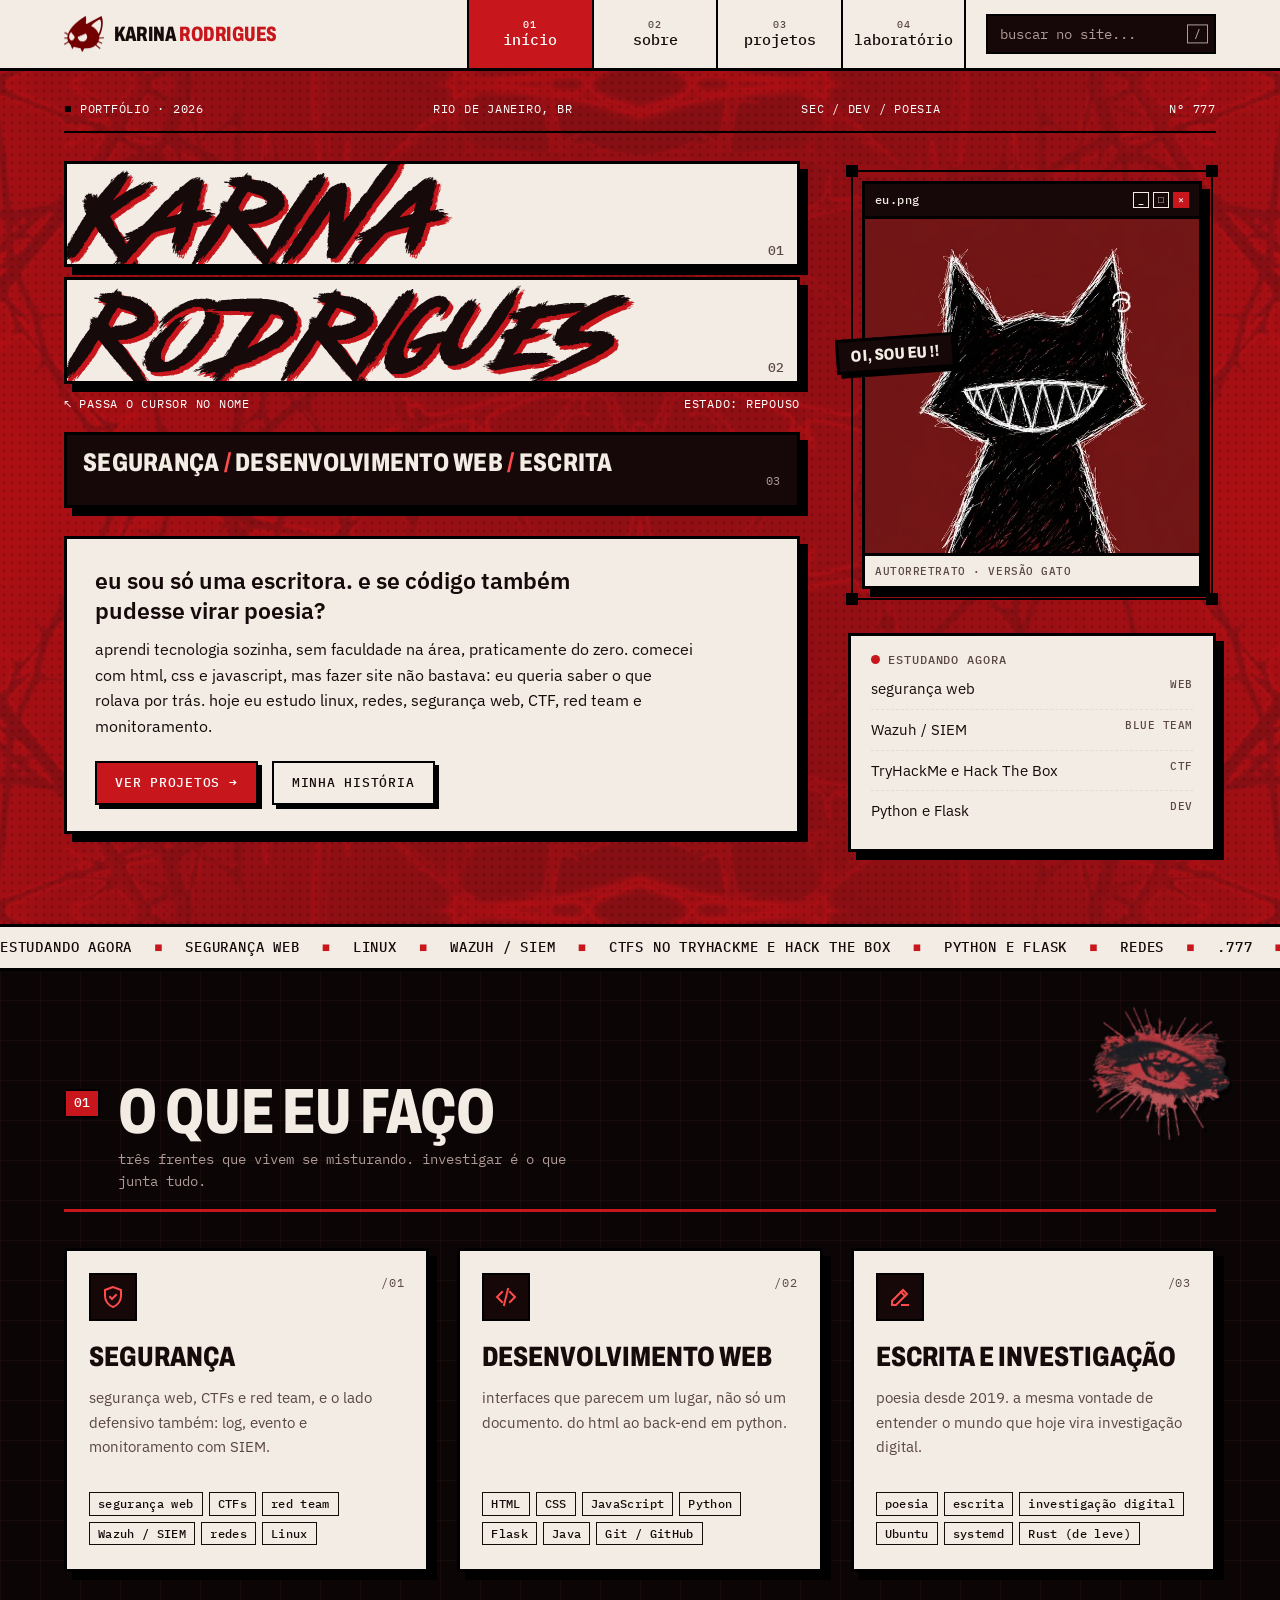
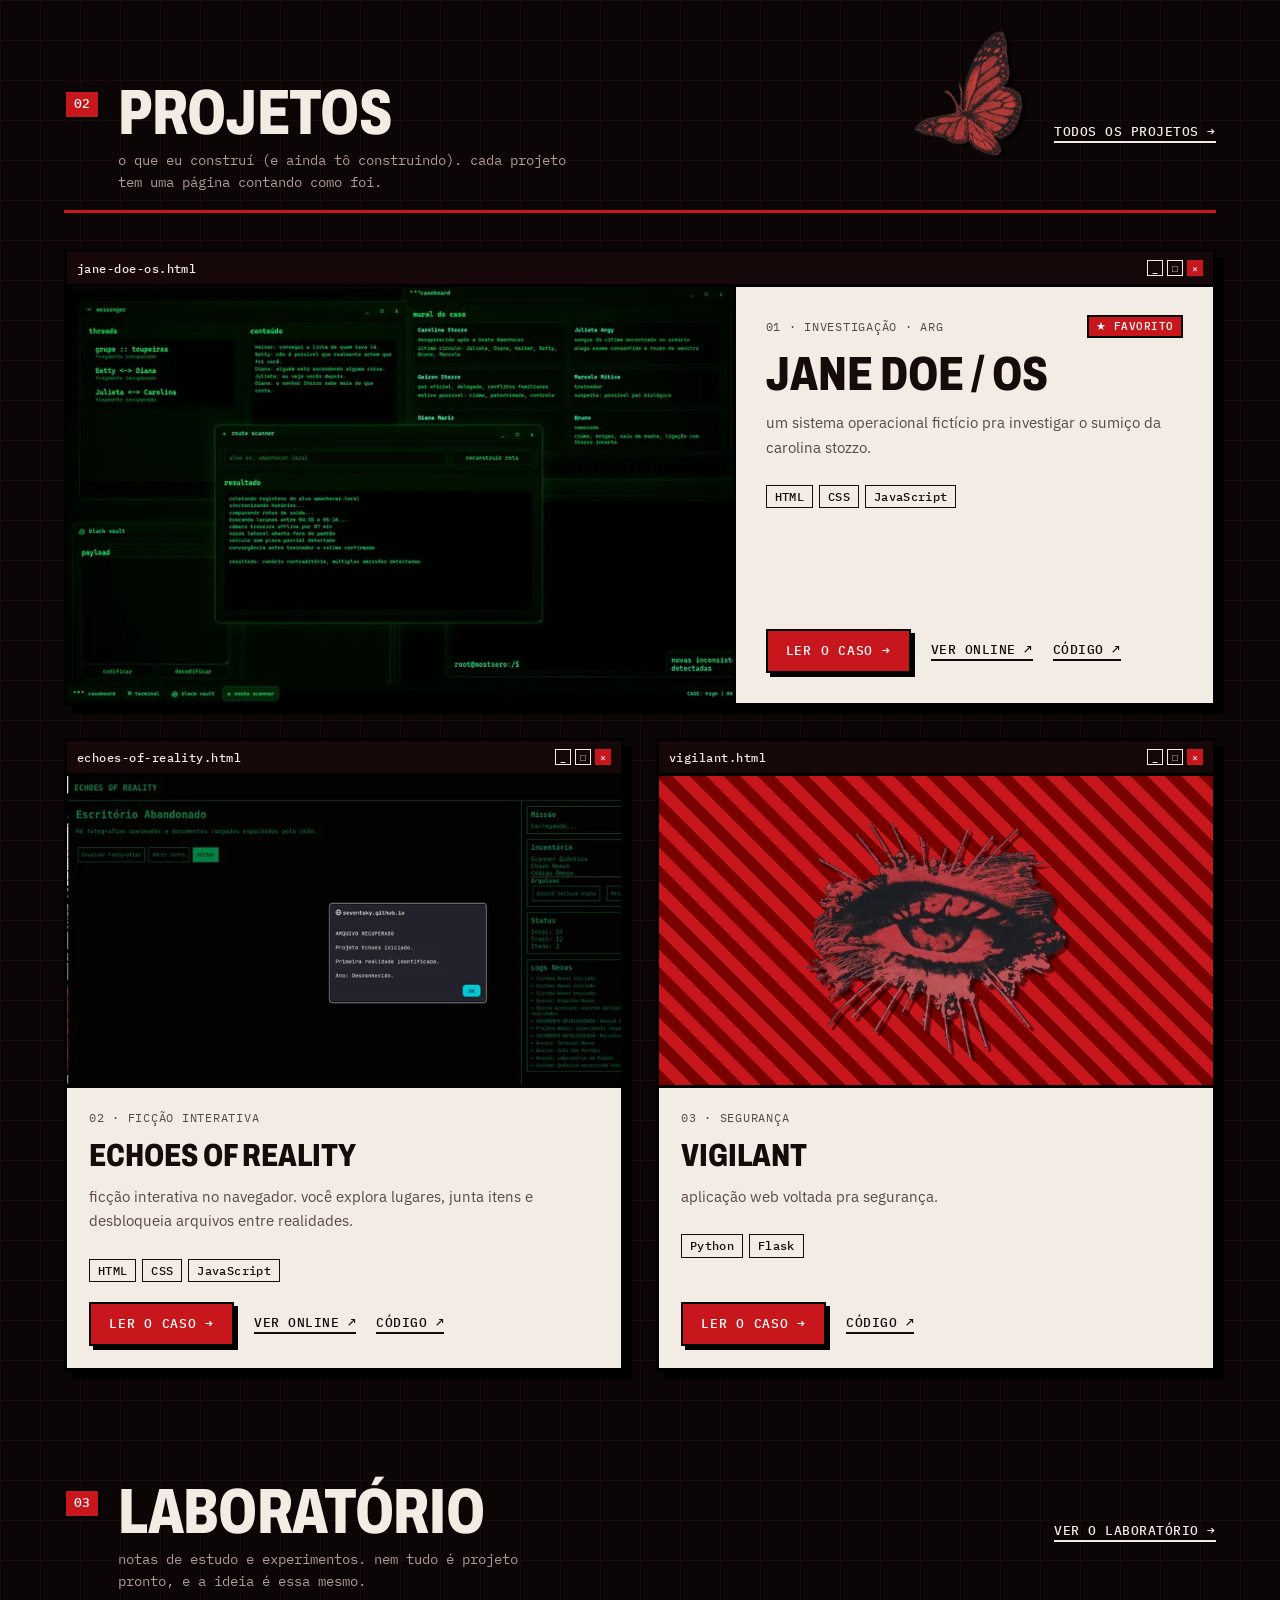
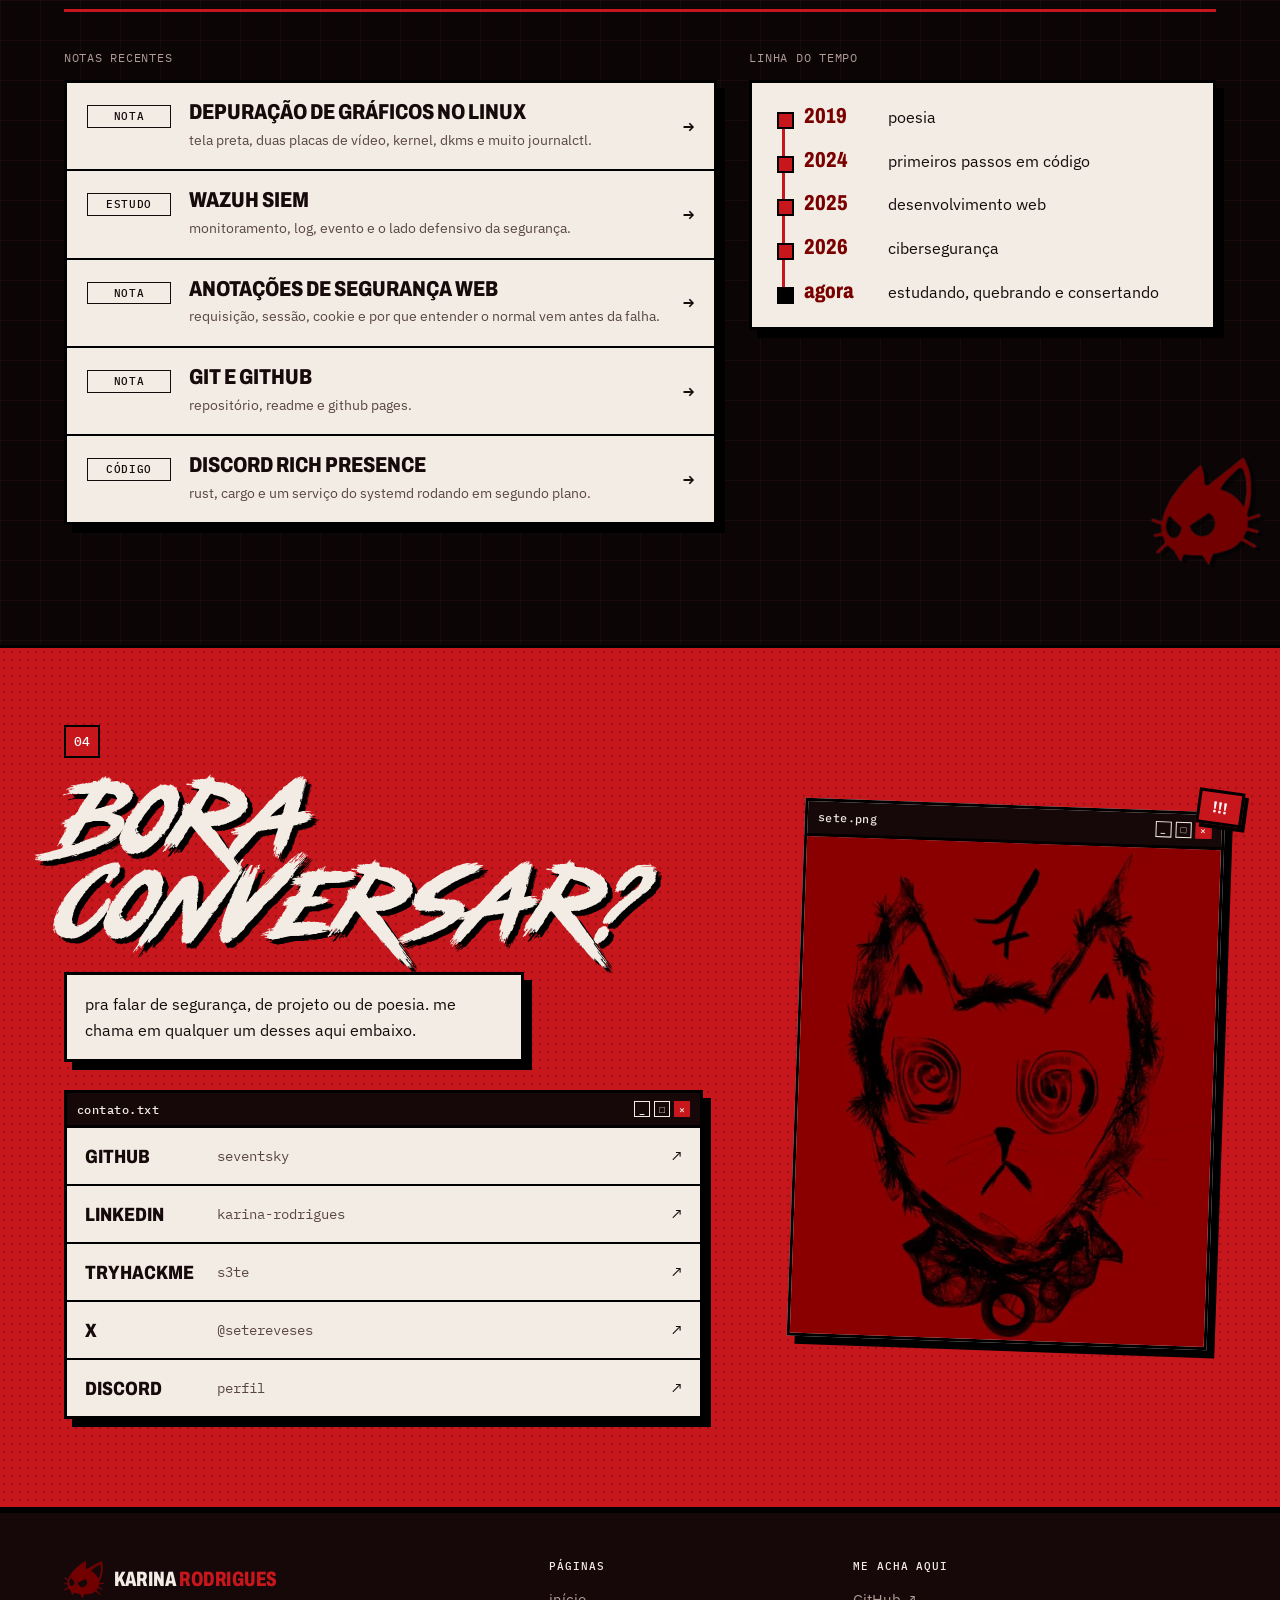
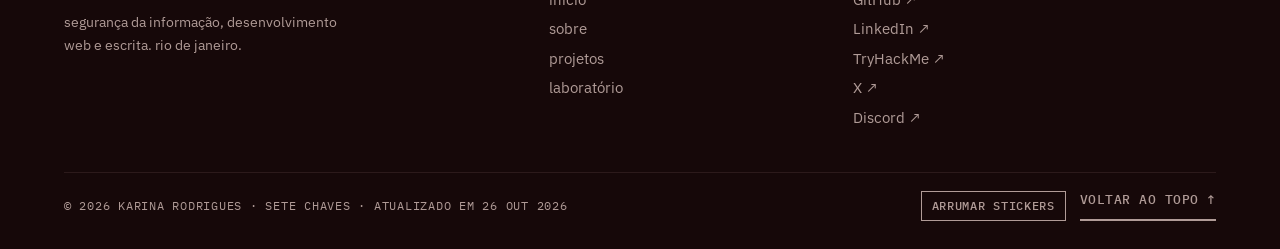
==== commit 0c55a718: "Troca as fotos do topo e do contato O gato sorrindo vai pro topo (eu.png) e o gato de olhos em espir" ====
--- a/index.html
+++ b/index.html
@@ -15,7 +15,7 @@
 <link rel="preconnect" href="https://fonts.googleapis.com">
 <link rel="preconnect" href="https://fonts.gstatic.com" crossorigin>
 <link href="https://fonts.googleapis.com/css2?family=Archivo:wdth,wght@62..125,400..900&family=IBM+Plex+Mono:wght@400;500&family=IBM+Plex+Sans:ital,wght@0,400;0,500;0,600;0,700;1,400&family=Instrument+Serif:ital@1&family=Pixelify+Sans:wght@500&display=swap" rel="stylesheet">
-<link rel="stylesheet" href="style.css?v=5">
+<link rel="stylesheet" href="style.css?v=6">
 </head>
 <body data-root="">
 <a class="pular" href="#conteudo">pular pro conteúdo</a>
@@ -87,7 +87,7 @@
           <figure class="avatar-wrap">
             <div class="janela selecao">
               <div class="janela-barra"><span>eu.png</span><span class="bt" aria-hidden="true"><i>_</i><i>□</i><i>×</i></span></div>
-              <img src="img/avatar.webp" alt="Desenho da Karina: gato preto de olhos em espiral e coleira, sobre fundo vermelho" width="480" height="576">
+              <img src="img/gato-icone.webp" alt="Desenho rabiscado de um gato preto com sorriso cheio de dentes e um brinco na orelha, sobre fundo vermelho" width="640" height="640">
               <figcaption>autorretrato · versão gato</figcaption>
             </div>
             <span class="grito" aria-hidden="true">oi, sou eu !!</span>
@@ -243,7 +243,7 @@
       <figure class="gato-grande">
         <div class="janela">
           <div class="janela-barra"><span>sete.png</span><span class="bt" aria-hidden="true"><i>_</i><i>□</i><i>×</i></span></div>
-          <img src="img/gato-icone.webp" alt="Desenho rabiscado de um gato preto com sorriso cheio de dentes e um brinco na orelha, sobre fundo vermelho" width="640" height="640">
+          <img src="img/avatar.webp" alt="Desenho da Karina: gato preto de olhos em espiral e coleira, sobre fundo vermelho" width="480" height="576">
         </div>
         <span class="grito red" aria-hidden="true">!!!</span>
       </figure>
@@ -290,6 +290,6 @@
     </div>
   </div>
 </footer>
-<script src="script.js?v=5"></script>
+<script src="script.js?v=6"></script>
 </body>
 </html>
--- a/style.css
+++ b/style.css
@@ -296,7 +296,7 @@
 /* coluna da direita do hero: avatar + "estudando agora" */
 .hero-lado{display:grid;gap:44px;padding-top:6px}
 .avatar-wrap{position:relative;margin:14px 14px 0}
-.avatar-wrap .janela img{width:100%;height:auto;aspect-ratio:480/576;object-fit:cover}
+.avatar-wrap .janela img{width:100%;height:auto;aspect-ratio:1;object-fit:cover}
 .avatar-wrap figcaption{padding:8px 10px;font:500 .7rem var(--mono);letter-spacing:.05em;text-transform:uppercase;color:var(--texto-2);border-top:3px solid var(--linha)}
 .avatar-wrap .grito{position:absolute;left:-26px;top:38%;z-index:2}
 
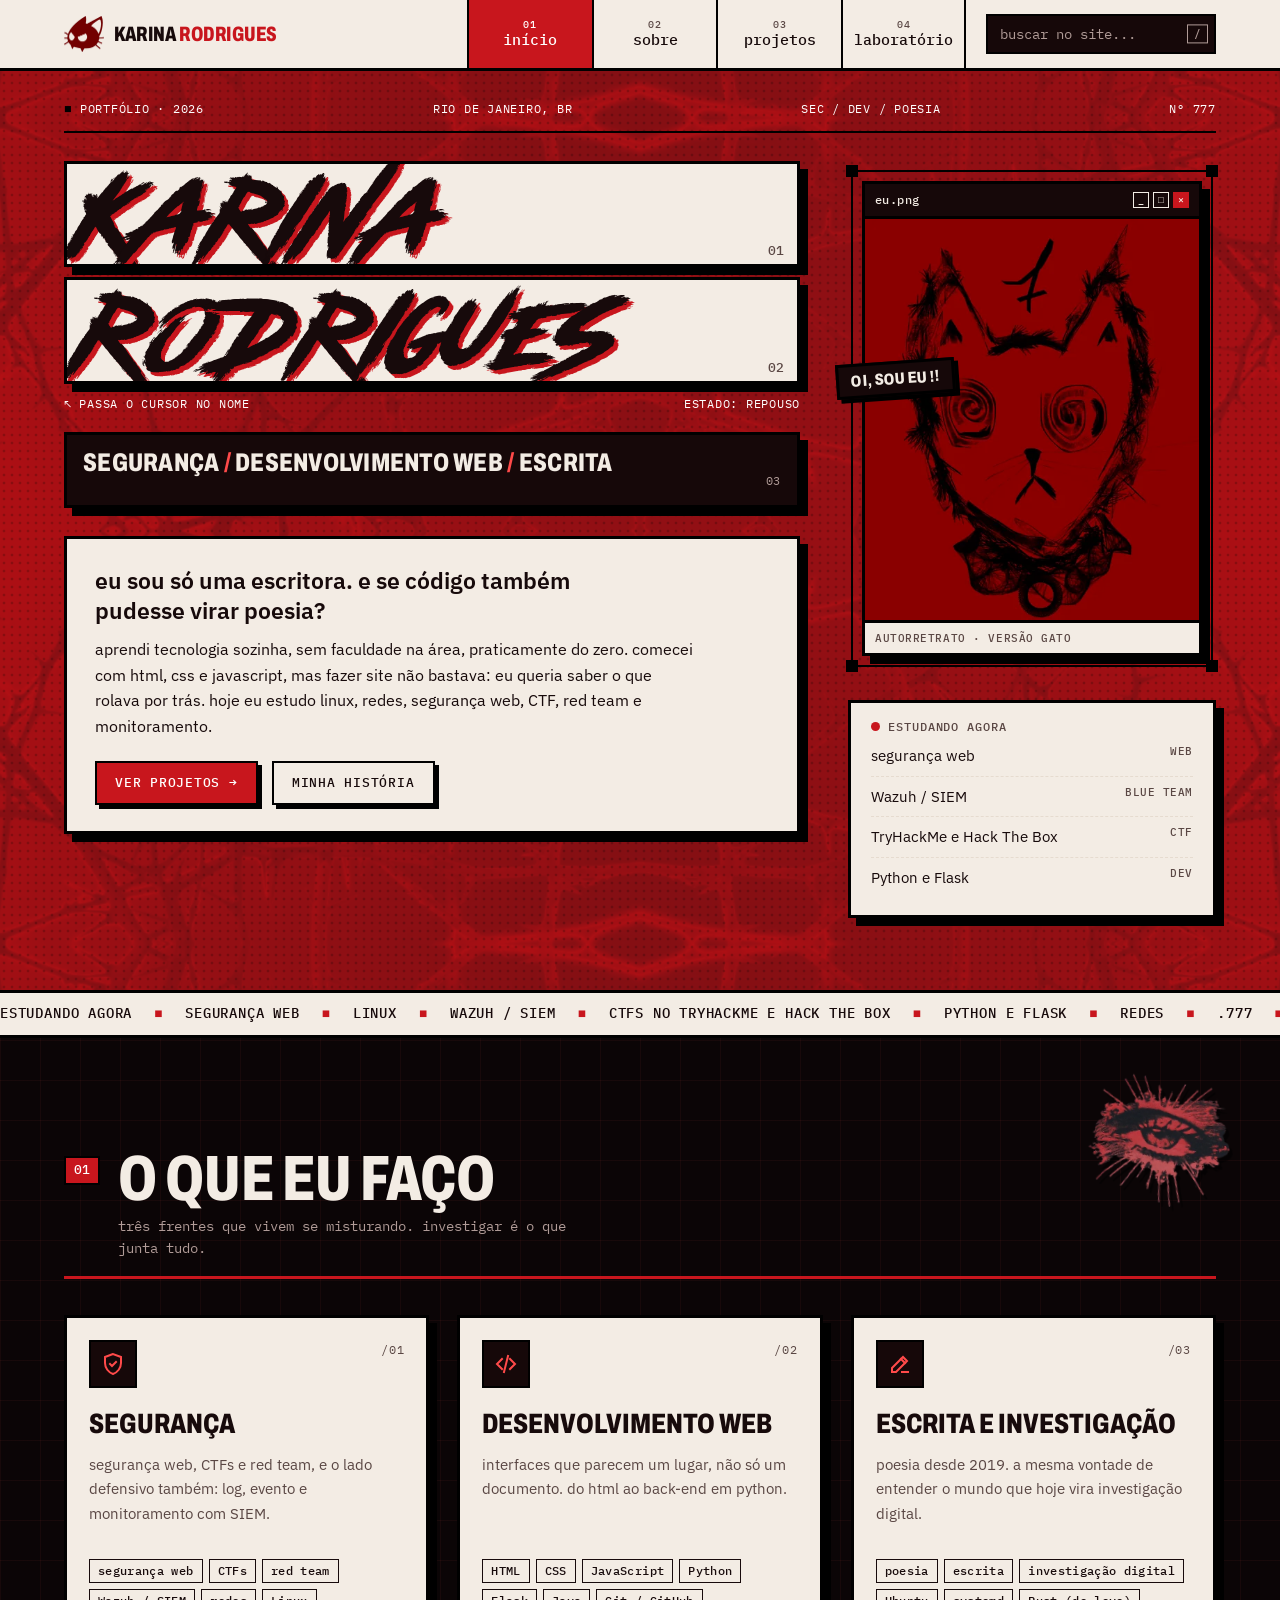
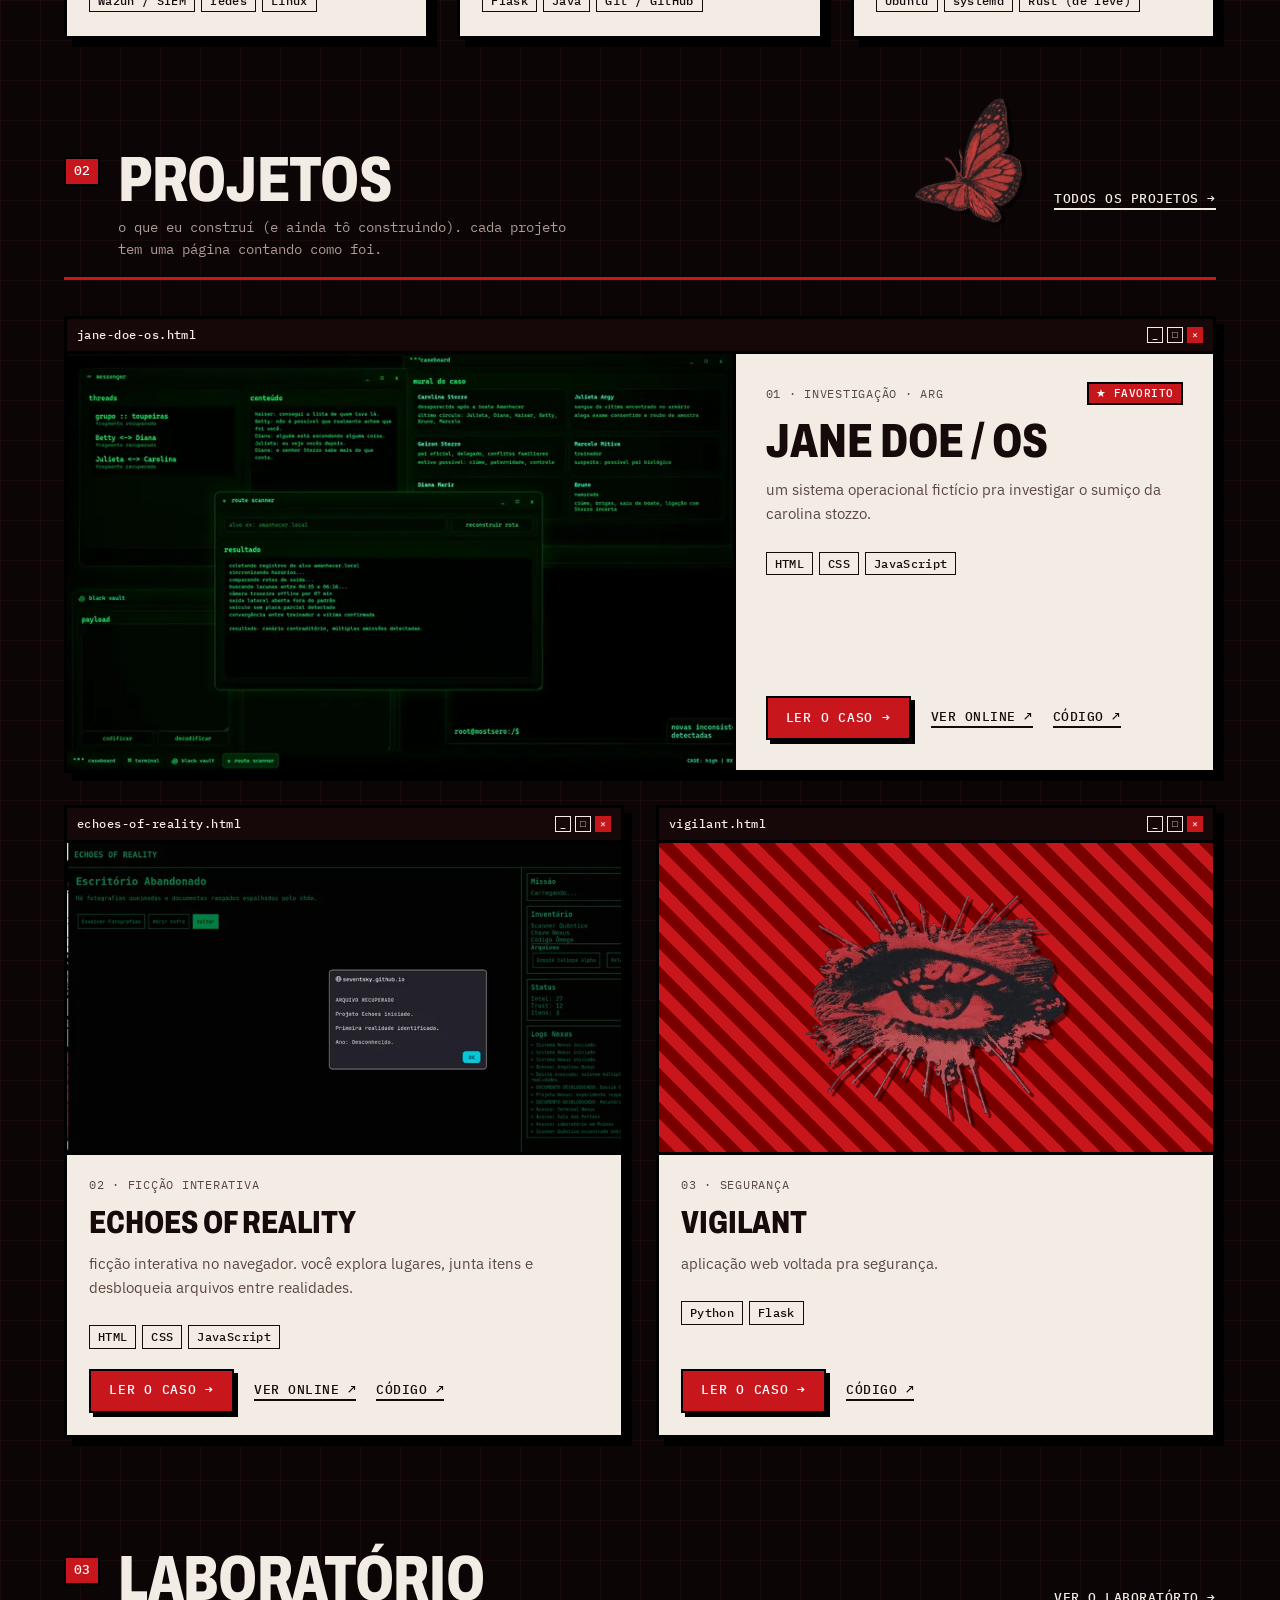
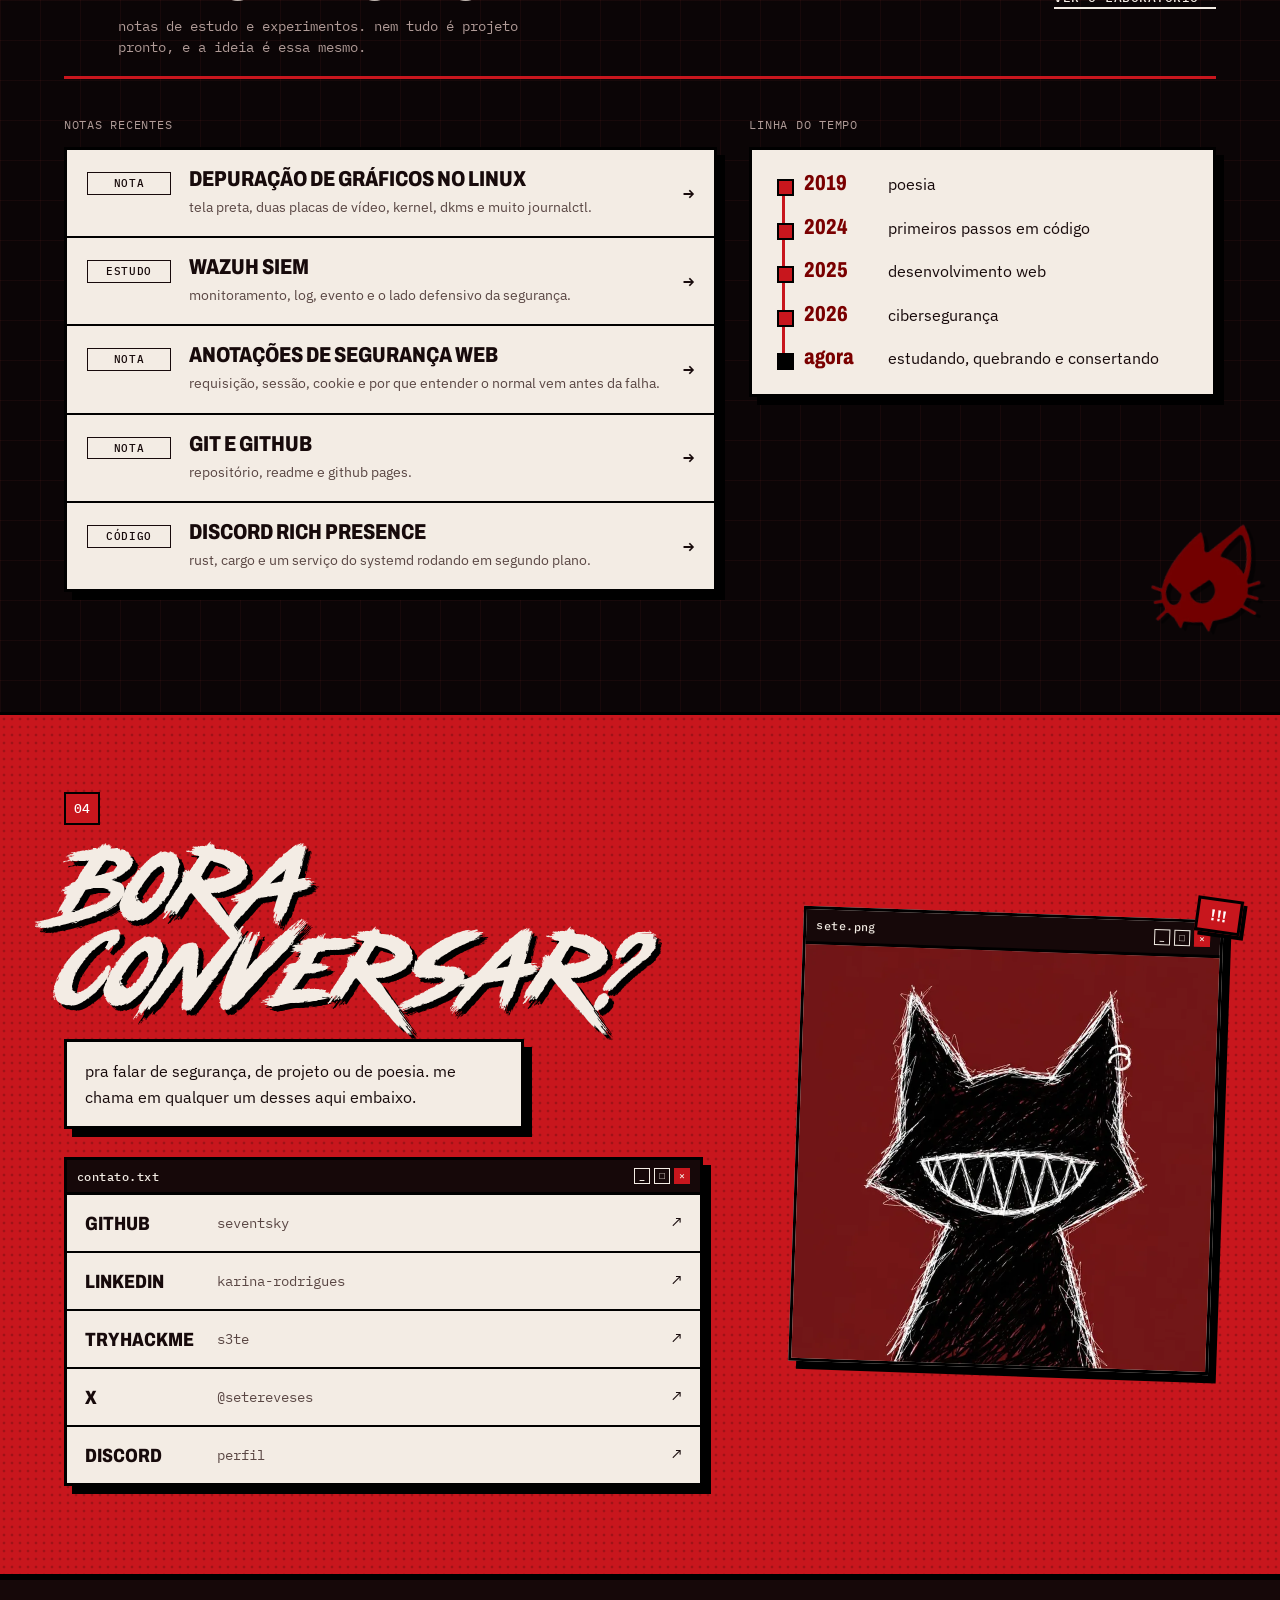
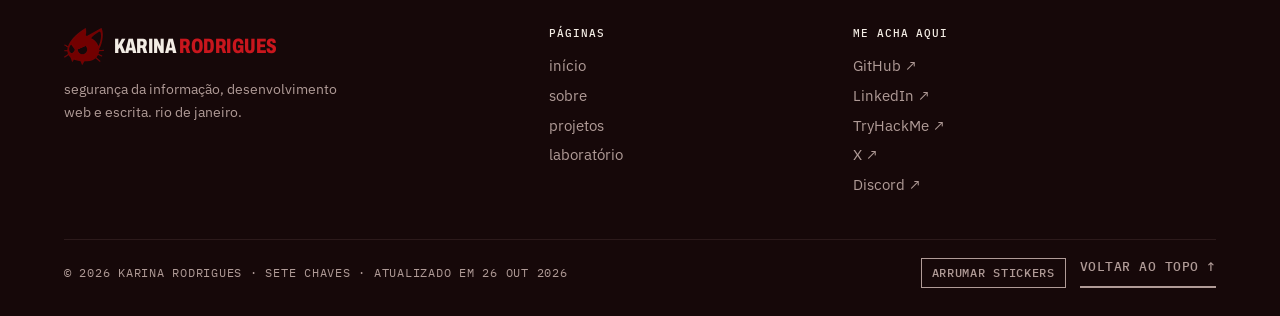
==== commit 4bac986b: "Redesign: layout em grade, pôster no hero e menu com troca de fonte" ====
--- a/index.html
+++ b/index.html
@@ -15,7 +15,7 @@
 <link rel="preconnect" href="https://fonts.googleapis.com">
 <link rel="preconnect" href="https://fonts.gstatic.com" crossorigin>
 <link href="https://fonts.googleapis.com/css2?family=Archivo:wdth,wght@62..125,400..900&family=IBM+Plex+Mono:wght@400;500&family=IBM+Plex+Sans:ital,wght@0,400;0,500;0,600;0,700;1,400&family=Instrument+Serif:ital@1&family=Pixelify+Sans:wght@500&display=swap" rel="stylesheet">
-<link rel="stylesheet" href="style.css?v=6">
+<link rel="stylesheet" href="style.css?v=5">
 </head>
 <body data-root="">
 <a class="pular" href="#conteudo">pular pro conteúdo</a>
@@ -87,7 +87,7 @@
           <figure class="avatar-wrap">
             <div class="janela selecao">
               <div class="janela-barra"><span>eu.png</span><span class="bt" aria-hidden="true"><i>_</i><i>□</i><i>×</i></span></div>
-              <img src="img/gato-icone.webp" alt="Desenho rabiscado de um gato preto com sorriso cheio de dentes e um brinco na orelha, sobre fundo vermelho" width="640" height="640">
+              <img src="img/avatar.webp" alt="Desenho da Karina: gato preto de olhos em espiral e coleira, sobre fundo vermelho" width="480" height="576">
               <figcaption>autorretrato · versão gato</figcaption>
             </div>
             <span class="grito" aria-hidden="true">oi, sou eu !!</span>
@@ -243,7 +243,7 @@
       <figure class="gato-grande">
         <div class="janela">
           <div class="janela-barra"><span>sete.png</span><span class="bt" aria-hidden="true"><i>_</i><i>□</i><i>×</i></span></div>
-          <img src="img/avatar.webp" alt="Desenho da Karina: gato preto de olhos em espiral e coleira, sobre fundo vermelho" width="480" height="576">
+          <img src="img/gato-icone.webp" alt="Desenho rabiscado de um gato preto com sorriso cheio de dentes e um brinco na orelha, sobre fundo vermelho" width="640" height="640">
         </div>
         <span class="grito red" aria-hidden="true">!!!</span>
       </figure>
@@ -290,6 +290,6 @@
     </div>
   </div>
 </footer>
-<script src="script.js?v=6"></script>
+<script src="script.js?v=5"></script>
 </body>
 </html>
--- a/style.css
+++ b/style.css
@@ -296,7 +296,7 @@
 /* coluna da direita do hero: avatar + "estudando agora" */
 .hero-lado{display:grid;gap:44px;padding-top:6px}
 .avatar-wrap{position:relative;margin:14px 14px 0}
-.avatar-wrap .janela img{width:100%;height:auto;aspect-ratio:1;object-fit:cover}
+.avatar-wrap .janela img{width:100%;height:auto;aspect-ratio:480/576;object-fit:cover}
 .avatar-wrap figcaption{padding:8px 10px;font:500 .7rem var(--mono);letter-spacing:.05em;text-transform:uppercase;color:var(--texto-2);border-top:3px solid var(--linha)}
 .avatar-wrap .grito{position:absolute;left:-26px;top:38%;z-index:2}
 
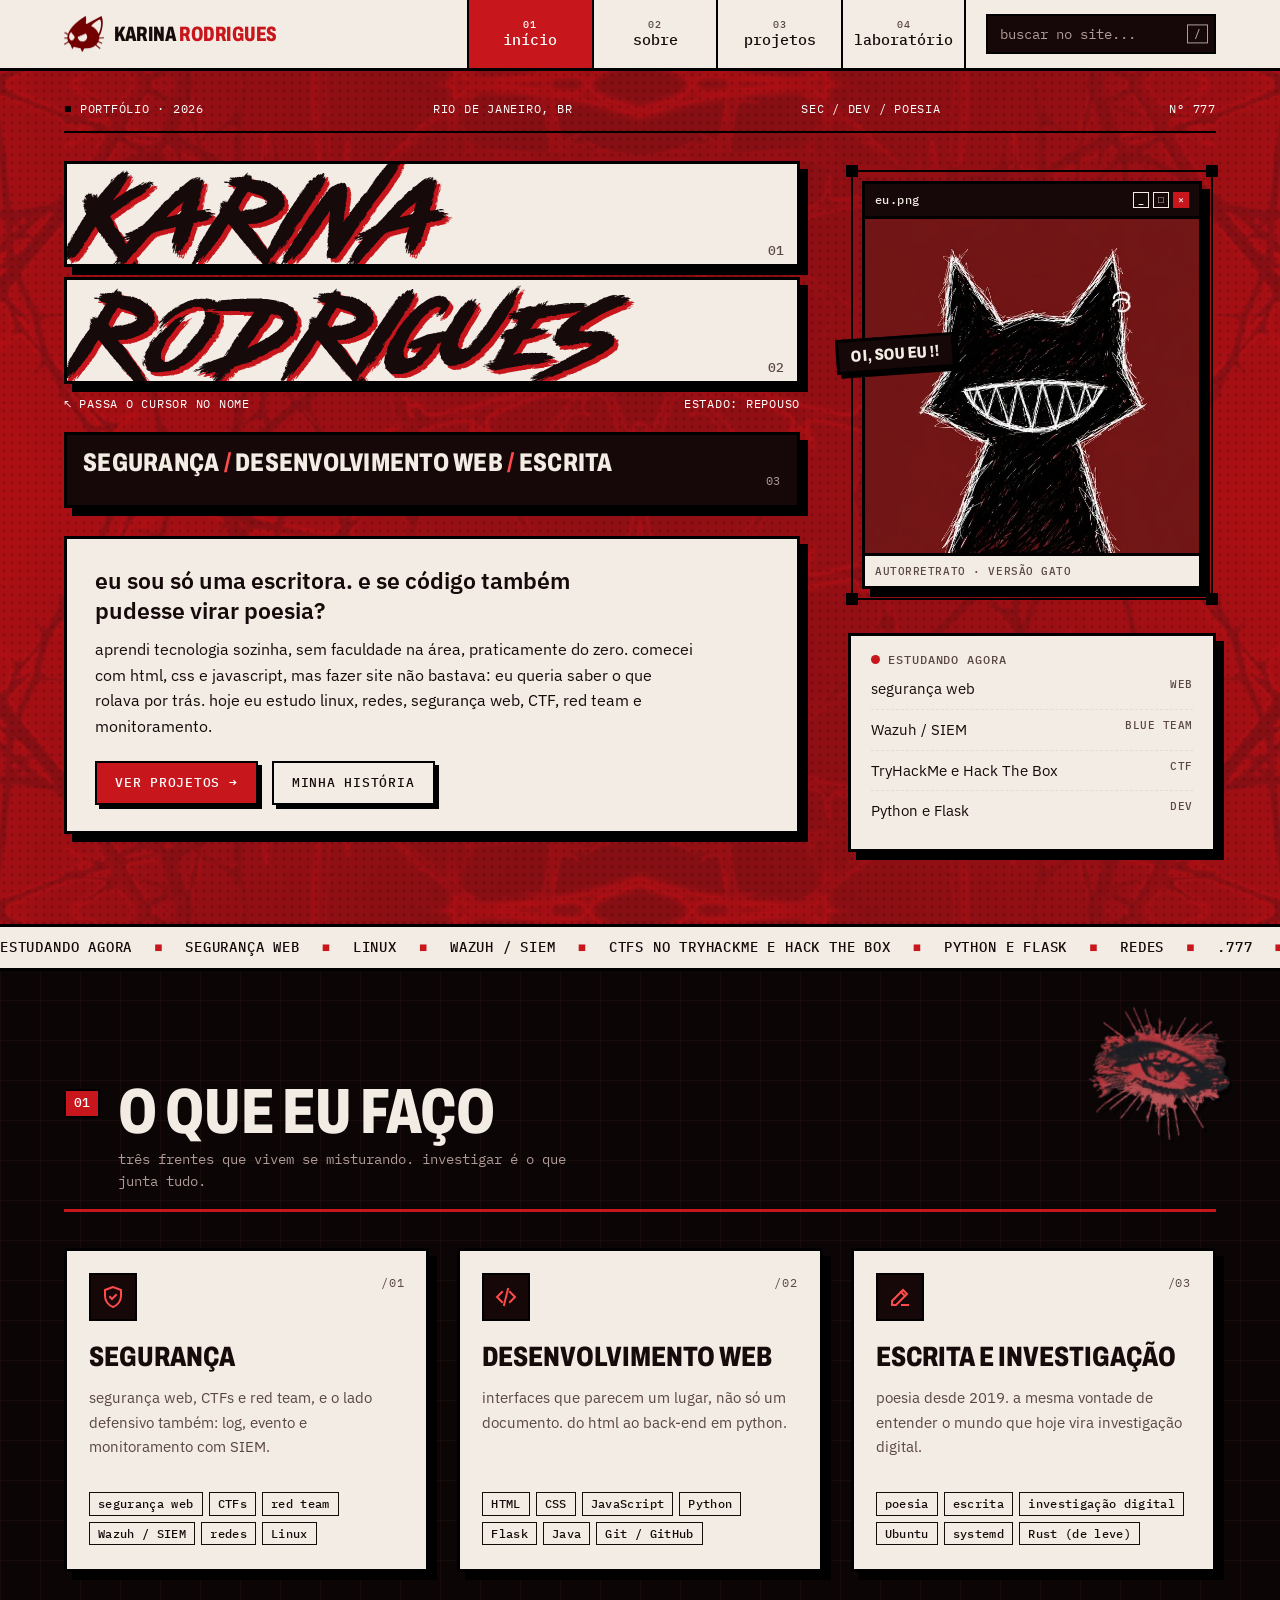
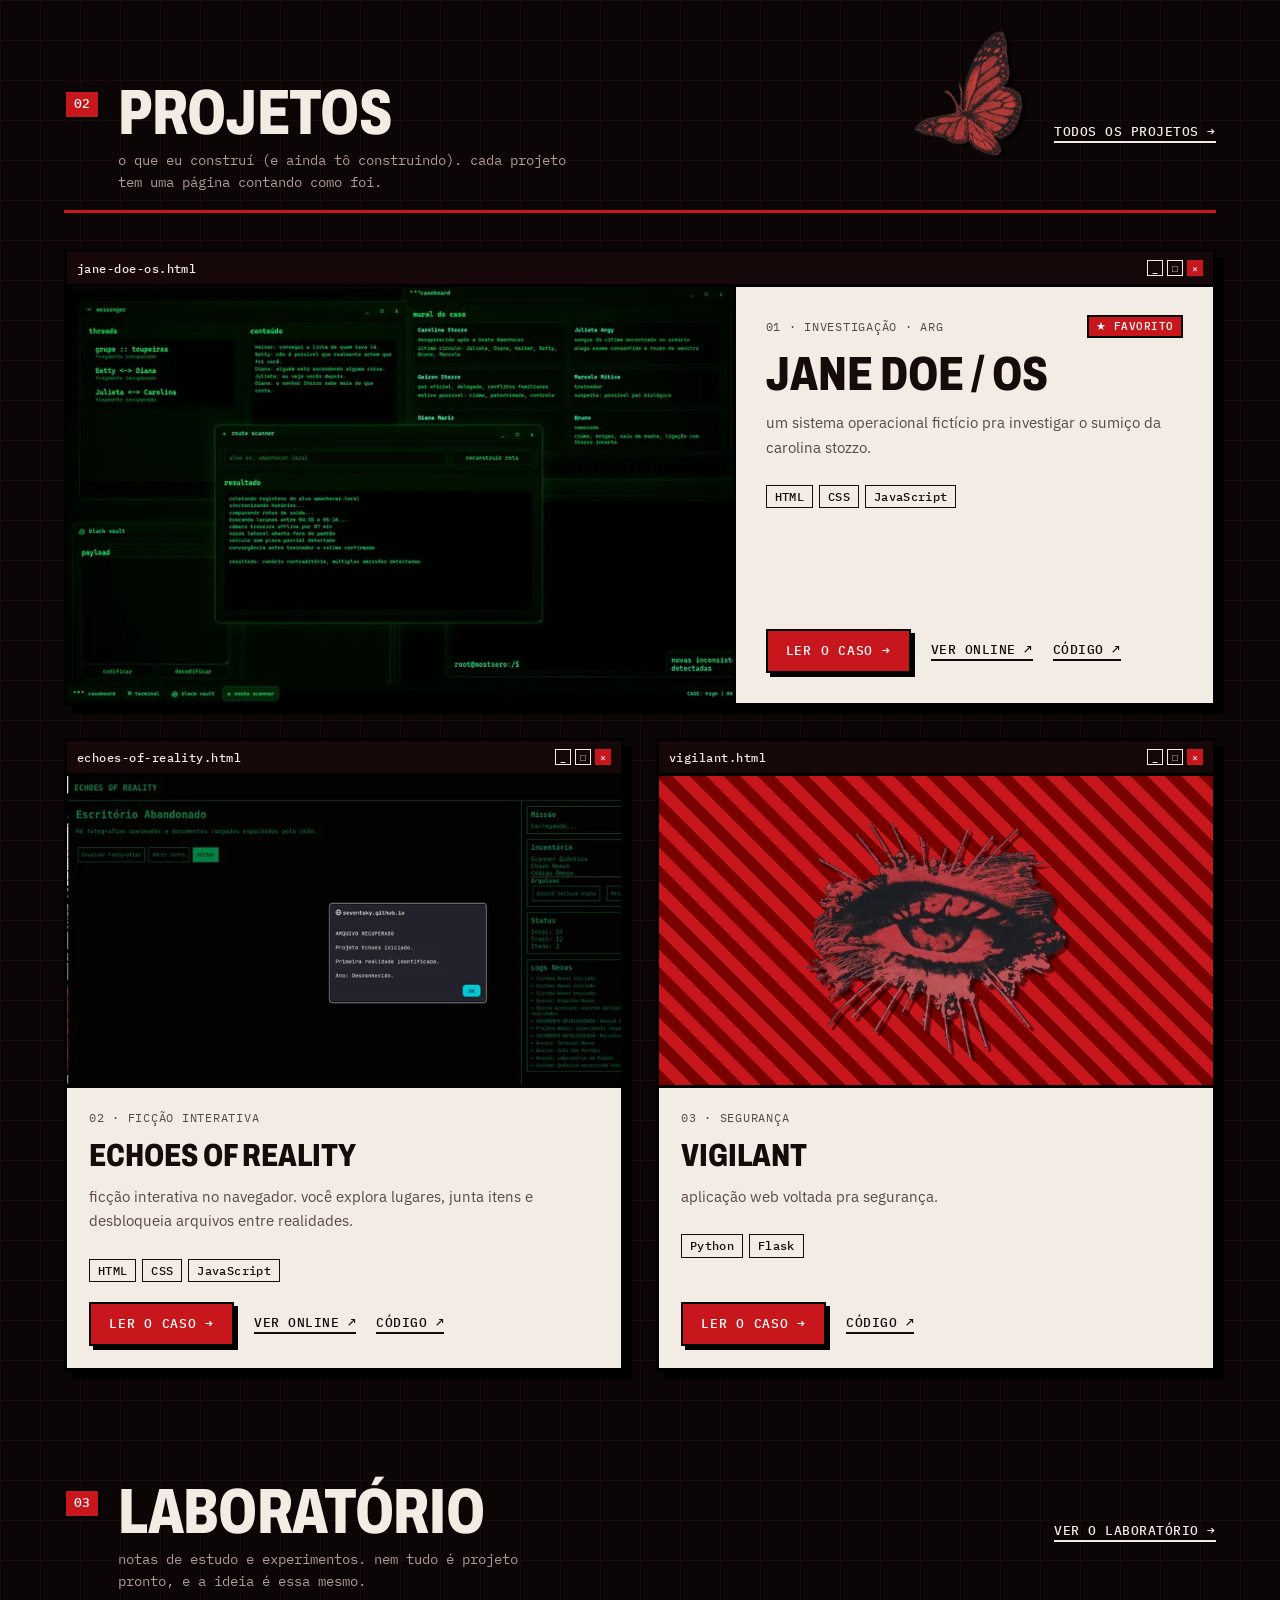
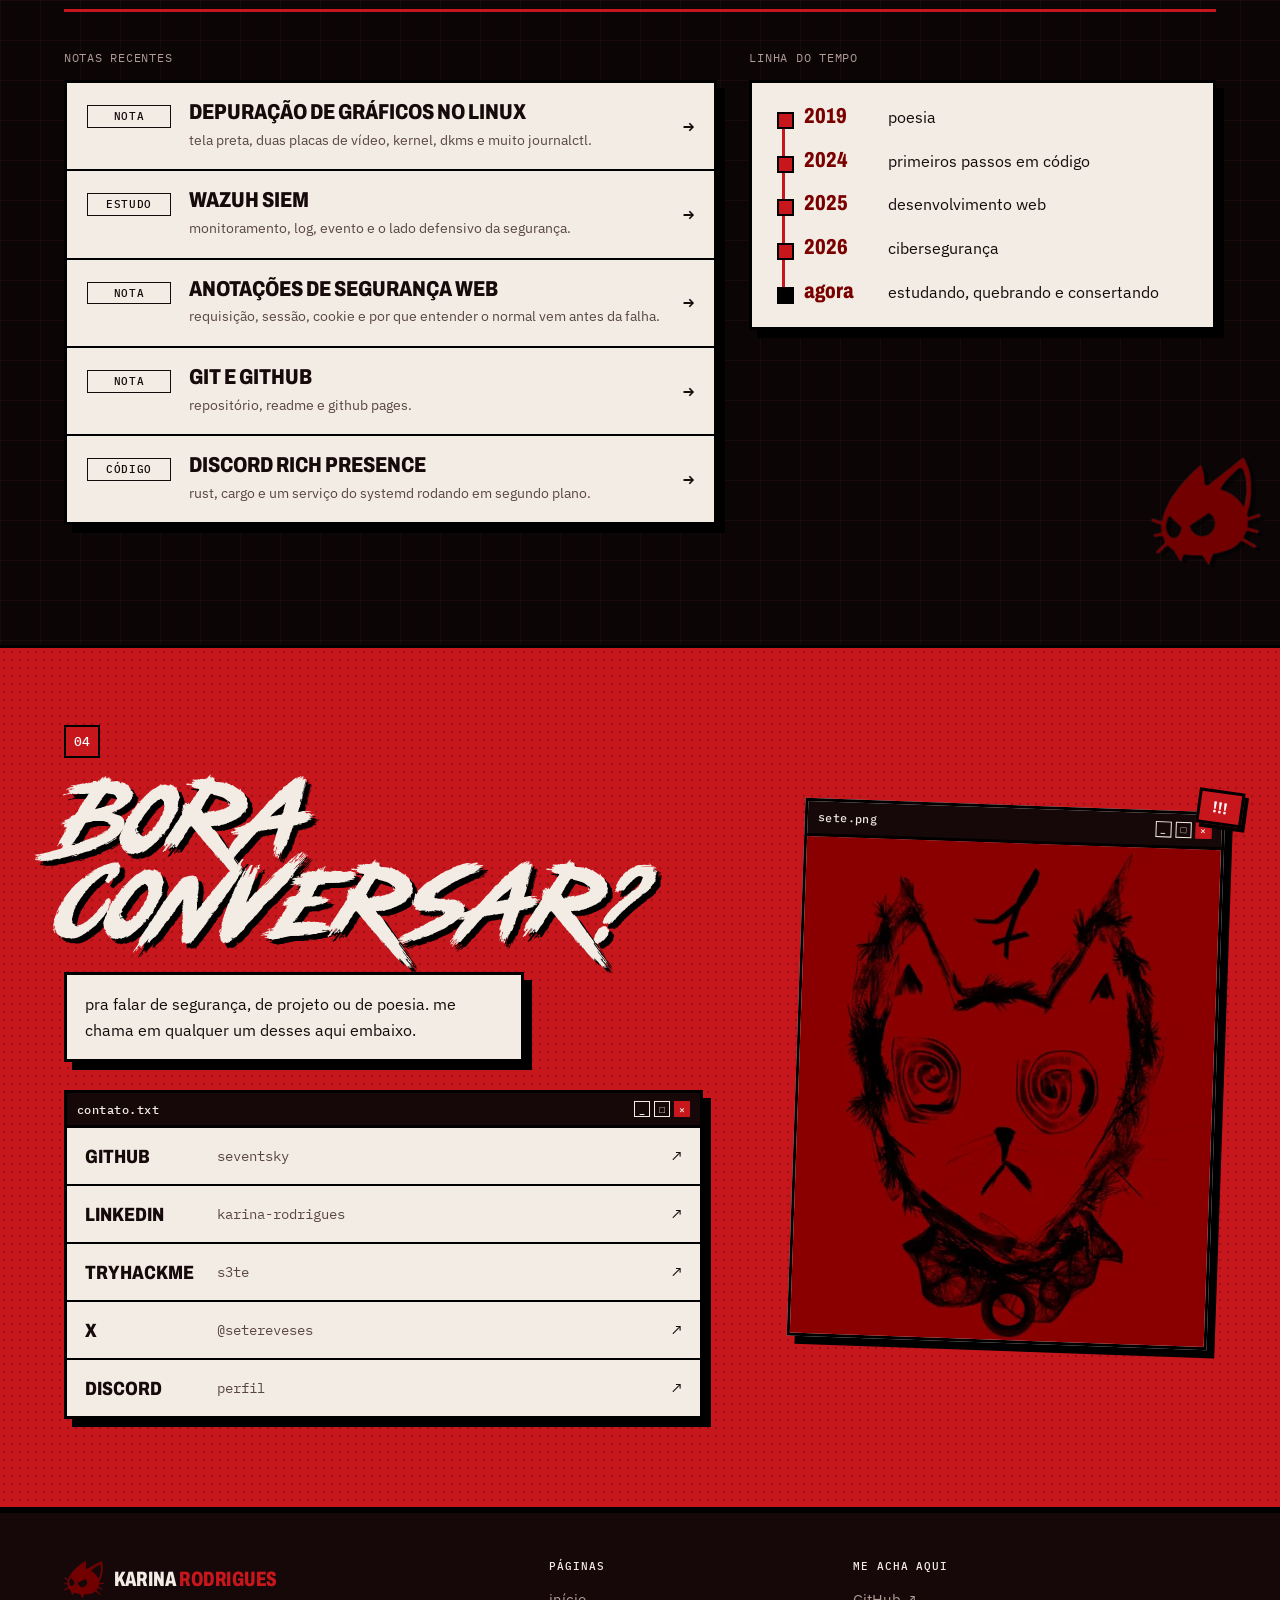
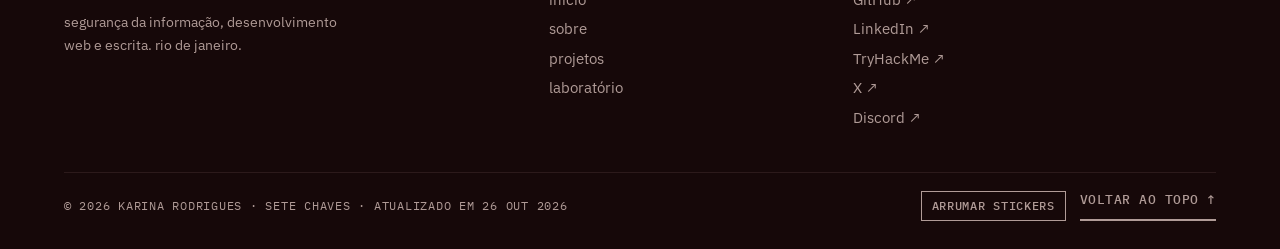
==== commit 763e4030: "Merge pull request #7 from seventsky/site-novo Redesign em grade + troca das fotos" ====
--- a/index.html
+++ b/index.html
@@ -15,7 +15,7 @@
 <link rel="preconnect" href="https://fonts.googleapis.com">
 <link rel="preconnect" href="https://fonts.gstatic.com" crossorigin>
 <link href="https://fonts.googleapis.com/css2?family=Archivo:wdth,wght@62..125,400..900&family=IBM+Plex+Mono:wght@400;500&family=IBM+Plex+Sans:ital,wght@0,400;0,500;0,600;0,700;1,400&family=Instrument+Serif:ital@1&family=Pixelify+Sans:wght@500&display=swap" rel="stylesheet">
-<link rel="stylesheet" href="style.css?v=5">
+<link rel="stylesheet" href="style.css?v=6">
 </head>
 <body data-root="">
 <a class="pular" href="#conteudo">pular pro conteúdo</a>
@@ -87,7 +87,7 @@
           <figure class="avatar-wrap">
             <div class="janela selecao">
               <div class="janela-barra"><span>eu.png</span><span class="bt" aria-hidden="true"><i>_</i><i>□</i><i>×</i></span></div>
-              <img src="img/avatar.webp" alt="Desenho da Karina: gato preto de olhos em espiral e coleira, sobre fundo vermelho" width="480" height="576">
+              <img src="img/gato-icone.webp" alt="Desenho rabiscado de um gato preto com sorriso cheio de dentes e um brinco na orelha, sobre fundo vermelho" width="640" height="640">
               <figcaption>autorretrato · versão gato</figcaption>
             </div>
             <span class="grito" aria-hidden="true">oi, sou eu !!</span>
@@ -243,7 +243,7 @@
       <figure class="gato-grande">
         <div class="janela">
           <div class="janela-barra"><span>sete.png</span><span class="bt" aria-hidden="true"><i>_</i><i>□</i><i>×</i></span></div>
-          <img src="img/gato-icone.webp" alt="Desenho rabiscado de um gato preto com sorriso cheio de dentes e um brinco na orelha, sobre fundo vermelho" width="640" height="640">
+          <img src="img/avatar.webp" alt="Desenho da Karina: gato preto de olhos em espiral e coleira, sobre fundo vermelho" width="480" height="576">
         </div>
         <span class="grito red" aria-hidden="true">!!!</span>
       </figure>
@@ -290,6 +290,6 @@
     </div>
   </div>
 </footer>
-<script src="script.js?v=5"></script>
+<script src="script.js?v=6"></script>
 </body>
 </html>
--- a/style.css
+++ b/style.css
@@ -296,7 +296,7 @@
 /* coluna da direita do hero: avatar + "estudando agora" */
 .hero-lado{display:grid;gap:44px;padding-top:6px}
 .avatar-wrap{position:relative;margin:14px 14px 0}
-.avatar-wrap .janela img{width:100%;height:auto;aspect-ratio:480/576;object-fit:cover}
+.avatar-wrap .janela img{width:100%;height:auto;aspect-ratio:1;object-fit:cover}
 .avatar-wrap figcaption{padding:8px 10px;font:500 .7rem var(--mono);letter-spacing:.05em;text-transform:uppercase;color:var(--texto-2);border-top:3px solid var(--linha)}
 .avatar-wrap .grito{position:absolute;left:-26px;top:38%;z-index:2}
 
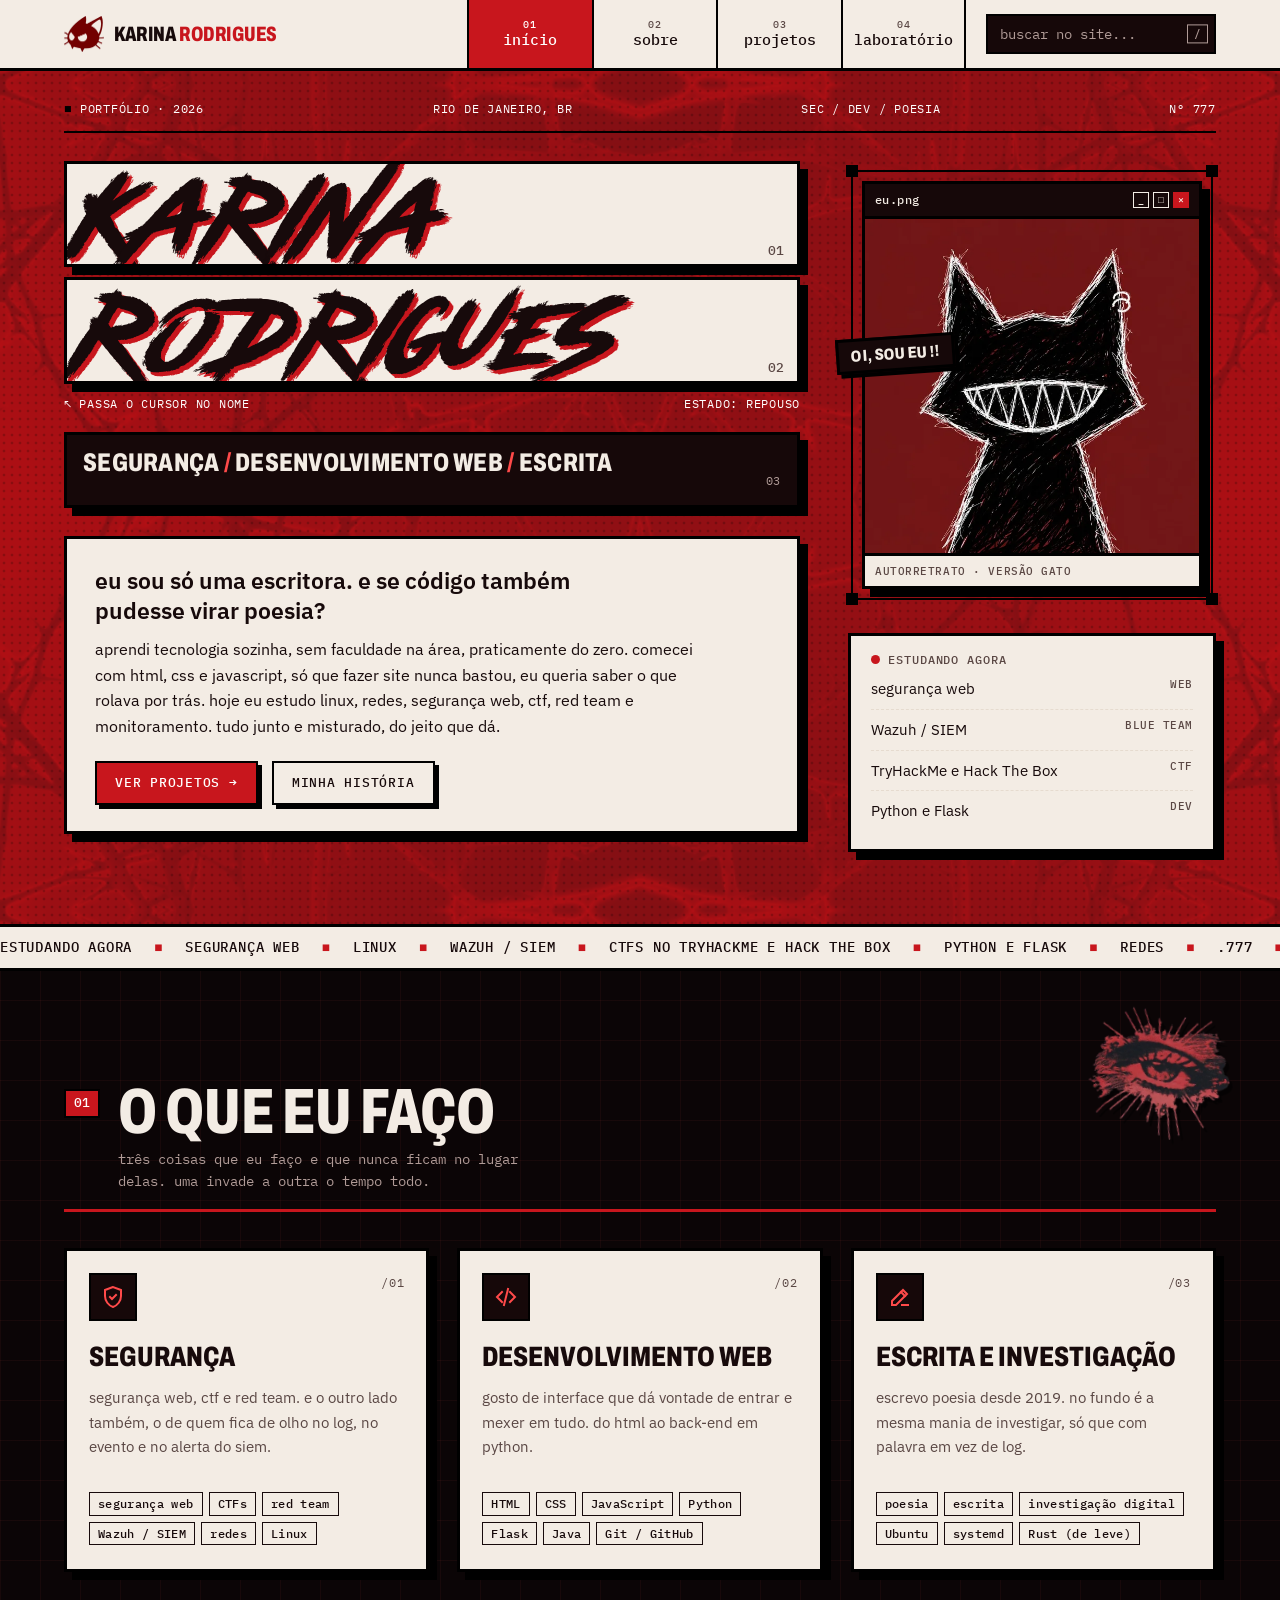
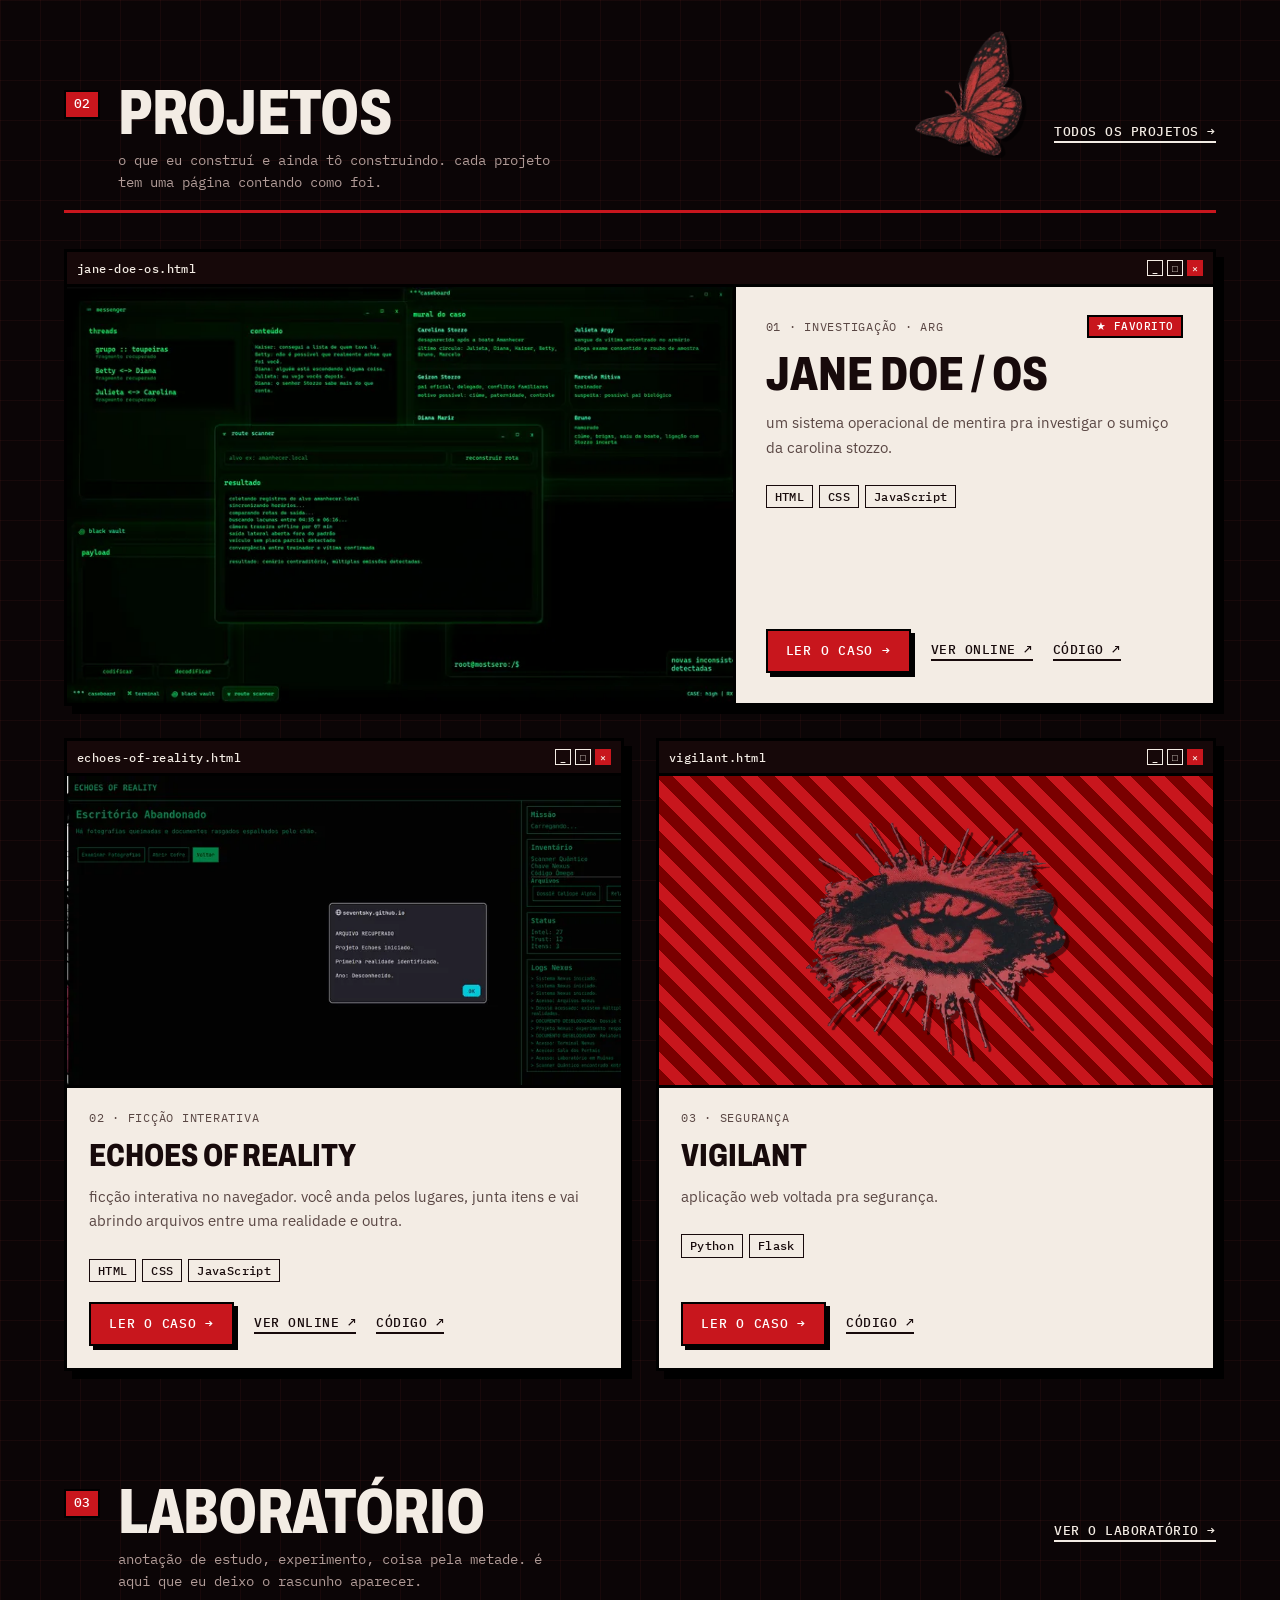
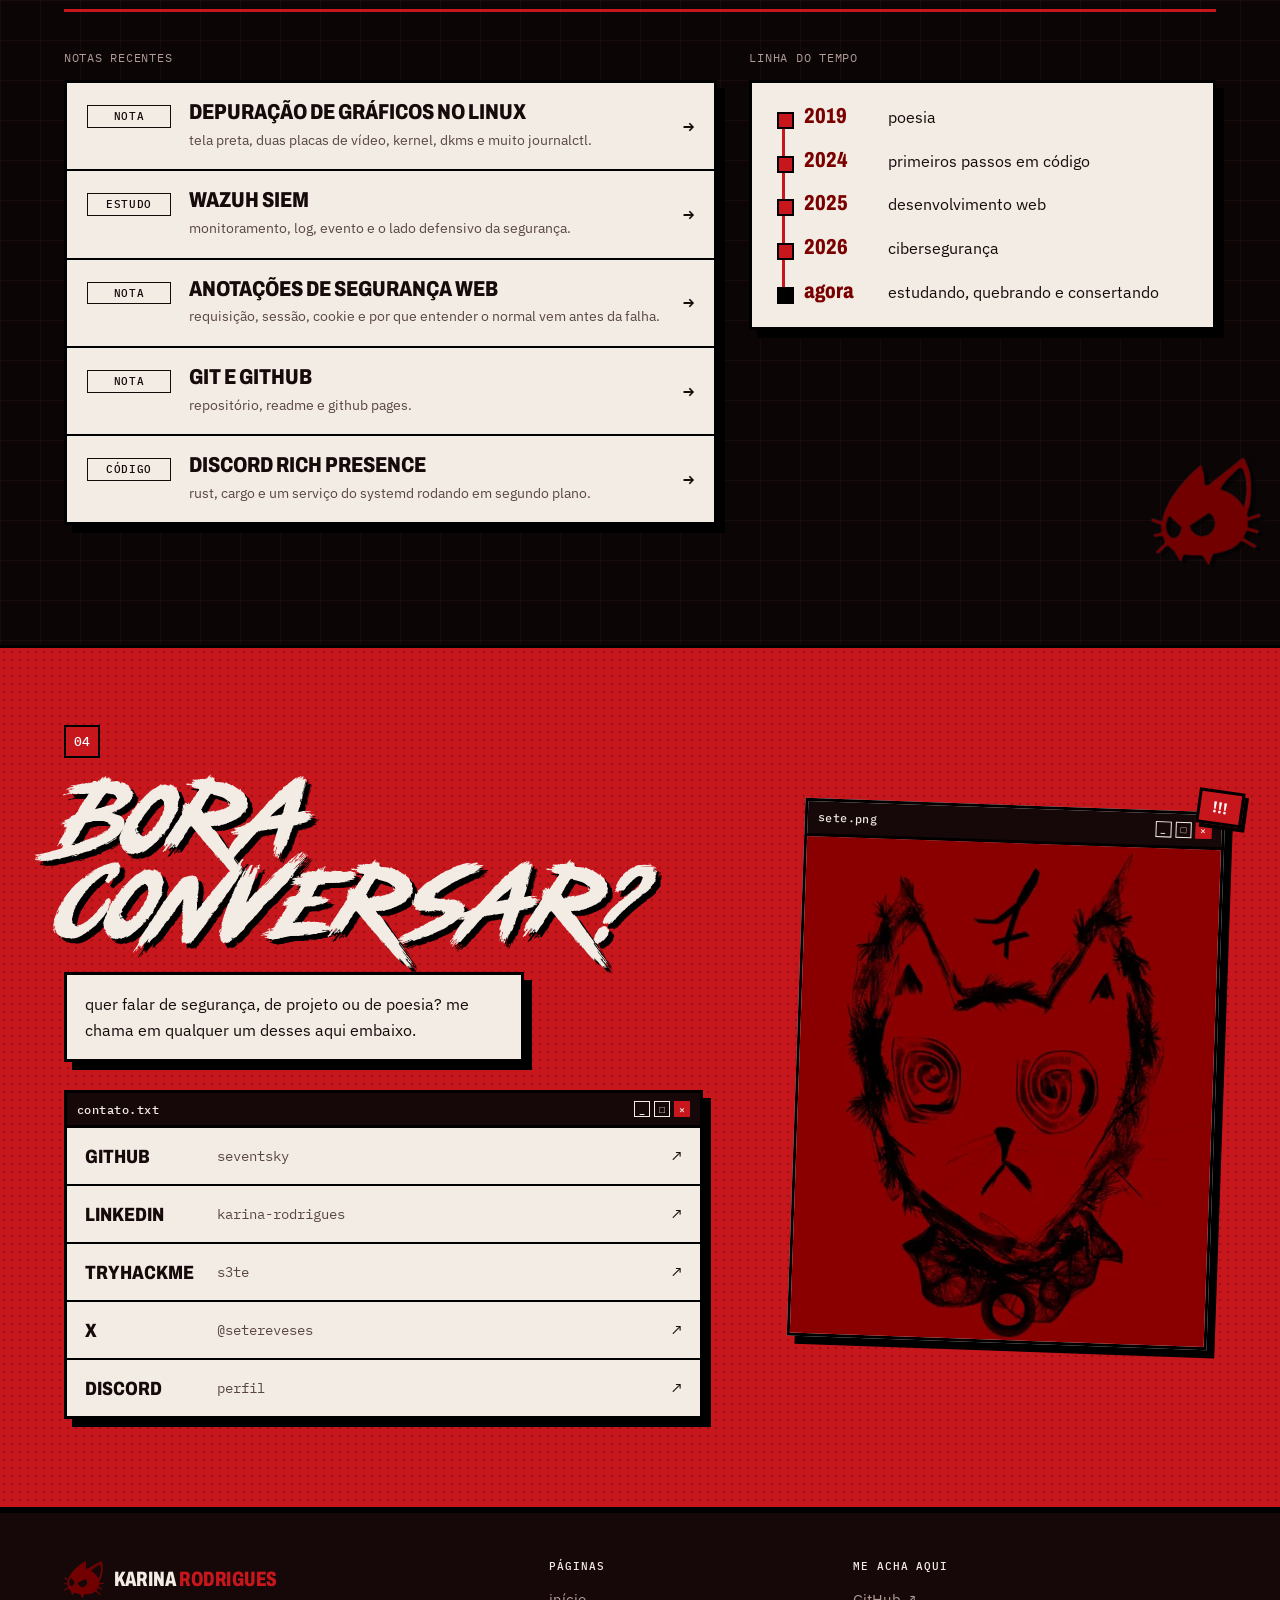
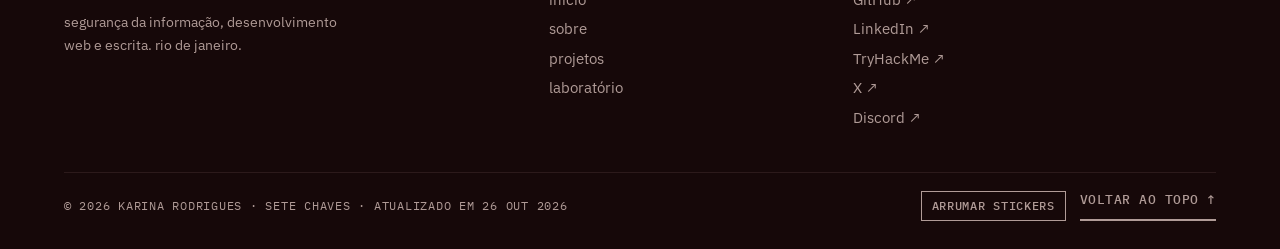
==== commit 4539539b: "Textos reescritos no meu jeito de escrever" ====
--- a/index.html
+++ b/index.html
@@ -75,7 +75,7 @@
 
           <div class="intro papel">
             <p class="lede">eu sou só uma escritora. e se código também pudesse virar poesia?</p>
-            <p>aprendi tecnologia sozinha, sem faculdade na área, praticamente do zero. comecei com html, css e javascript, mas fazer site não bastava: eu queria saber o que rolava por trás. hoje eu estudo linux, redes, segurança web, CTF, red team e monitoramento.</p>
+            <p>aprendi tecnologia sozinha, sem faculdade na área, praticamente do zero. comecei com html, css e javascript, só que fazer site nunca bastou, eu queria saber o que rolava por trás. hoje eu estudo linux, redes, segurança web, ctf, red team e monitoramento. tudo junto e misturado, do jeito que dá.</p>
             <div class="botoes">
               <a class="btn btn-red" href="projects.html">ver projetos →</a>
               <a class="btn btn-claro" href="sobre.html">minha história</a>
@@ -116,25 +116,25 @@
     <div class="secao-cab">
       <span class="secao-num">01</span>
       <h2 class="secao-titulo"><span id="s-frentes">o que eu faço</span></h2>
-      <p class="secao-desc">três frentes que vivem se misturando. investigar é o que junta tudo.</p>
+      <p class="secao-desc">três coisas que eu faço e que nunca ficam no lugar delas. uma invade a outra o tempo todo.</p>
     </div>
     <div class="frentes">
       <article class="frente papel">
         <div class="frente-topo"><span class="frente-icone"><svg viewBox="0 0 24 24" fill="none" stroke="currentColor" stroke-width="2" stroke-linecap="square" aria-hidden="true"><path d="M12 2 4 5v6c0 5 3.4 9.4 8 11 4.6-1.6 8-6 8-11V5l-8-3Z"/><path d="m9 12 2 2 4-4"/></svg></span><span class="mono">/01</span></div>
         <h3>Segurança</h3>
-        <p>segurança web, CTFs e red team, e o lado defensivo também: log, evento e monitoramento com SIEM.</p>
+        <p>segurança web, ctf e red team. e o outro lado também, o de quem fica de olho no log, no evento e no alerta do siem.</p>
         <ul class="tags"><li>segurança web</li><li>CTFs</li><li>red team</li><li>Wazuh / SIEM</li><li>redes</li><li>Linux</li></ul>
       </article>
       <article class="frente papel">
         <div class="frente-topo"><span class="frente-icone"><svg viewBox="0 0 24 24" fill="none" stroke="currentColor" stroke-width="2" stroke-linecap="square" aria-hidden="true"><path d="m8 7-5 5 5 5M16 7l5 5-5 5M14 4l-4 16"/></svg></span><span class="mono">/02</span></div>
         <h3>Desenvolvimento web</h3>
-        <p>interfaces que parecem um lugar, não só um documento. do html ao back-end em python.</p>
+        <p>gosto de interface que dá vontade de entrar e mexer em tudo. do html ao back-end em python.</p>
         <ul class="tags"><li>HTML</li><li>CSS</li><li>JavaScript</li><li>Python</li><li>Flask</li><li>Java</li><li>Git / GitHub</li></ul>
       </article>
       <article class="frente papel">
         <div class="frente-topo"><span class="frente-icone"><svg viewBox="0 0 24 24" fill="none" stroke="currentColor" stroke-width="2" stroke-linecap="square" aria-hidden="true"><path d="M4 20h4L19 9l-4-4L4 16v4Z"/><path d="m13 7 4 4"/><path d="M14 20h6"/></svg></span><span class="mono">/03</span></div>
         <h3>Escrita e investigação</h3>
-        <p>poesia desde 2019. a mesma vontade de entender o mundo que hoje vira investigação digital.</p>
+        <p>escrevo poesia desde 2019. no fundo é a mesma mania de investigar, só que com palavra em vez de log.</p>
         <ul class="tags"><li>poesia</li><li>escrita</li><li>investigação digital</li><li>Ubuntu</li><li>systemd</li><li>Rust (de leve)</li></ul>
       </article>
     </div>
@@ -147,7 +147,7 @@
       <span class="secao-num">02</span>
       <h2 class="secao-titulo"><span id="s-projetos">projetos</span></h2>
       <a class="link-seta" href="projects.html">todos os projetos →</a>
-      <p class="secao-desc">o que eu construí (e ainda tô construindo). cada projeto tem uma página contando como foi.</p>
+      <p class="secao-desc">o que eu construí e ainda tô construindo. cada projeto tem uma página contando como foi.</p>
     </div>
     <div class="projetos">
       <article class="projeto janela destaque">
@@ -156,7 +156,7 @@
         <div class="projeto-corpo">
           <div class="projeto-kicker mono"><span>01 · investigação · ARG</span><span class="selo">★ favorito</span></div>
           <h3><a href="casos/jane-doe-os.html">Jane Doe / OS</a></h3>
-          <p>um sistema operacional fictício pra investigar o sumiço da carolina stozzo.</p>
+          <p>um sistema operacional de mentira pra investigar o sumiço da carolina stozzo.</p>
           <ul class="tags" aria-label="tecnologias"><li>HTML</li><li>CSS</li><li>JavaScript</li></ul>
           <div class="acoes"><a class="btn btn-red" href="casos/jane-doe-os.html">ler o caso →</a> <a class="link-seta" href="https://seventsky.github.io/" target="_blank" rel="noopener">ver online ↗</a> <a class="link-seta" href="https://github.com/seventsky/seventsky.github.io" target="_blank" rel="noopener">código ↗</a></div>
         </div>
@@ -167,7 +167,7 @@
         <div class="projeto-corpo">
           <div class="projeto-kicker mono"><span>02 · ficção interativa</span></div>
           <h3><a href="casos/echoes-of-reality.html">Echoes of Reality</a></h3>
-          <p>ficção interativa no navegador. você explora lugares, junta itens e desbloqueia arquivos entre realidades.</p>
+          <p>ficção interativa no navegador. você anda pelos lugares, junta itens e vai abrindo arquivos entre uma realidade e outra.</p>
           <ul class="tags" aria-label="tecnologias"><li>HTML</li><li>CSS</li><li>JavaScript</li></ul>
           <div class="acoes"><a class="btn btn-red" href="casos/echoes-of-reality.html">ler o caso →</a> <a class="link-seta" href="https://seventsky.github.io/ECHOS.TXT/" target="_blank" rel="noopener">ver online ↗</a> <a class="link-seta" href="https://github.com/seventsky/ECHOS.TXT" target="_blank" rel="noopener">código ↗</a></div>
         </div>
@@ -193,7 +193,7 @@
       <span class="secao-num">03</span>
       <h2 class="secao-titulo"><span id="s-lab">laboratório</span></h2>
       <a class="link-seta" href="lab.html">ver o laboratório →</a>
-      <p class="secao-desc">notas de estudo e experimentos. nem tudo é projeto pronto, e a ideia é essa mesmo.</p>
+      <p class="secao-desc">anotação de estudo, experimento, coisa pela metade. é aqui que eu deixo o rascunho aparecer.</p>
     </div>
     <div class="duas">
       <div>
@@ -228,7 +228,7 @@
       <div>
         <span class="secao-num">04</span>
         <h2 class="contato-titulo" id="s-contato">bora conversar?</h2>
-        <p class="contato-texto papel">pra falar de segurança, de projeto ou de poesia. me chama em qualquer um desses aqui embaixo.</p>
+        <p class="contato-texto papel">quer falar de segurança, de projeto ou de poesia? me chama em qualquer um desses aqui embaixo.</p>
         <div class="janela">
           <div class="janela-barra"><span>contato.txt</span><span class="bt" aria-hidden="true"><i>_</i><i>□</i><i>×</i></span></div>
           <ul class="contatos">
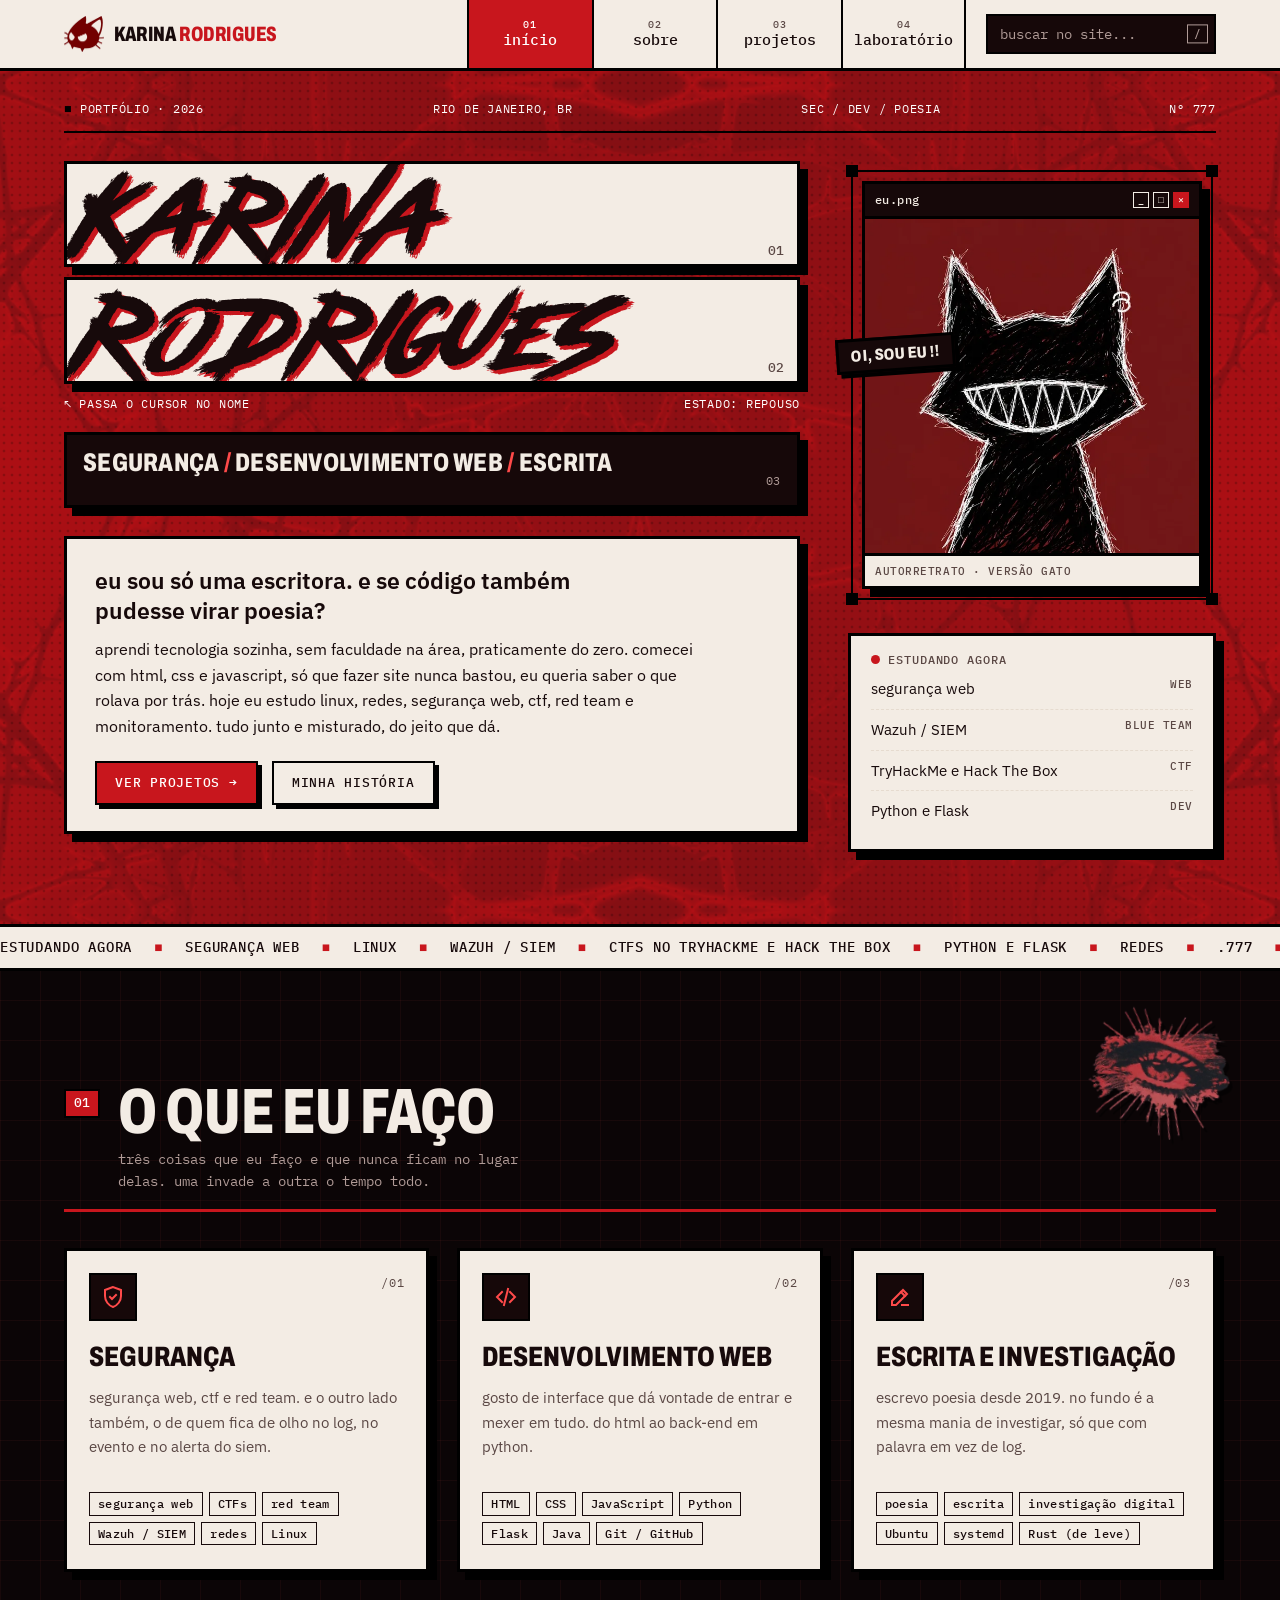
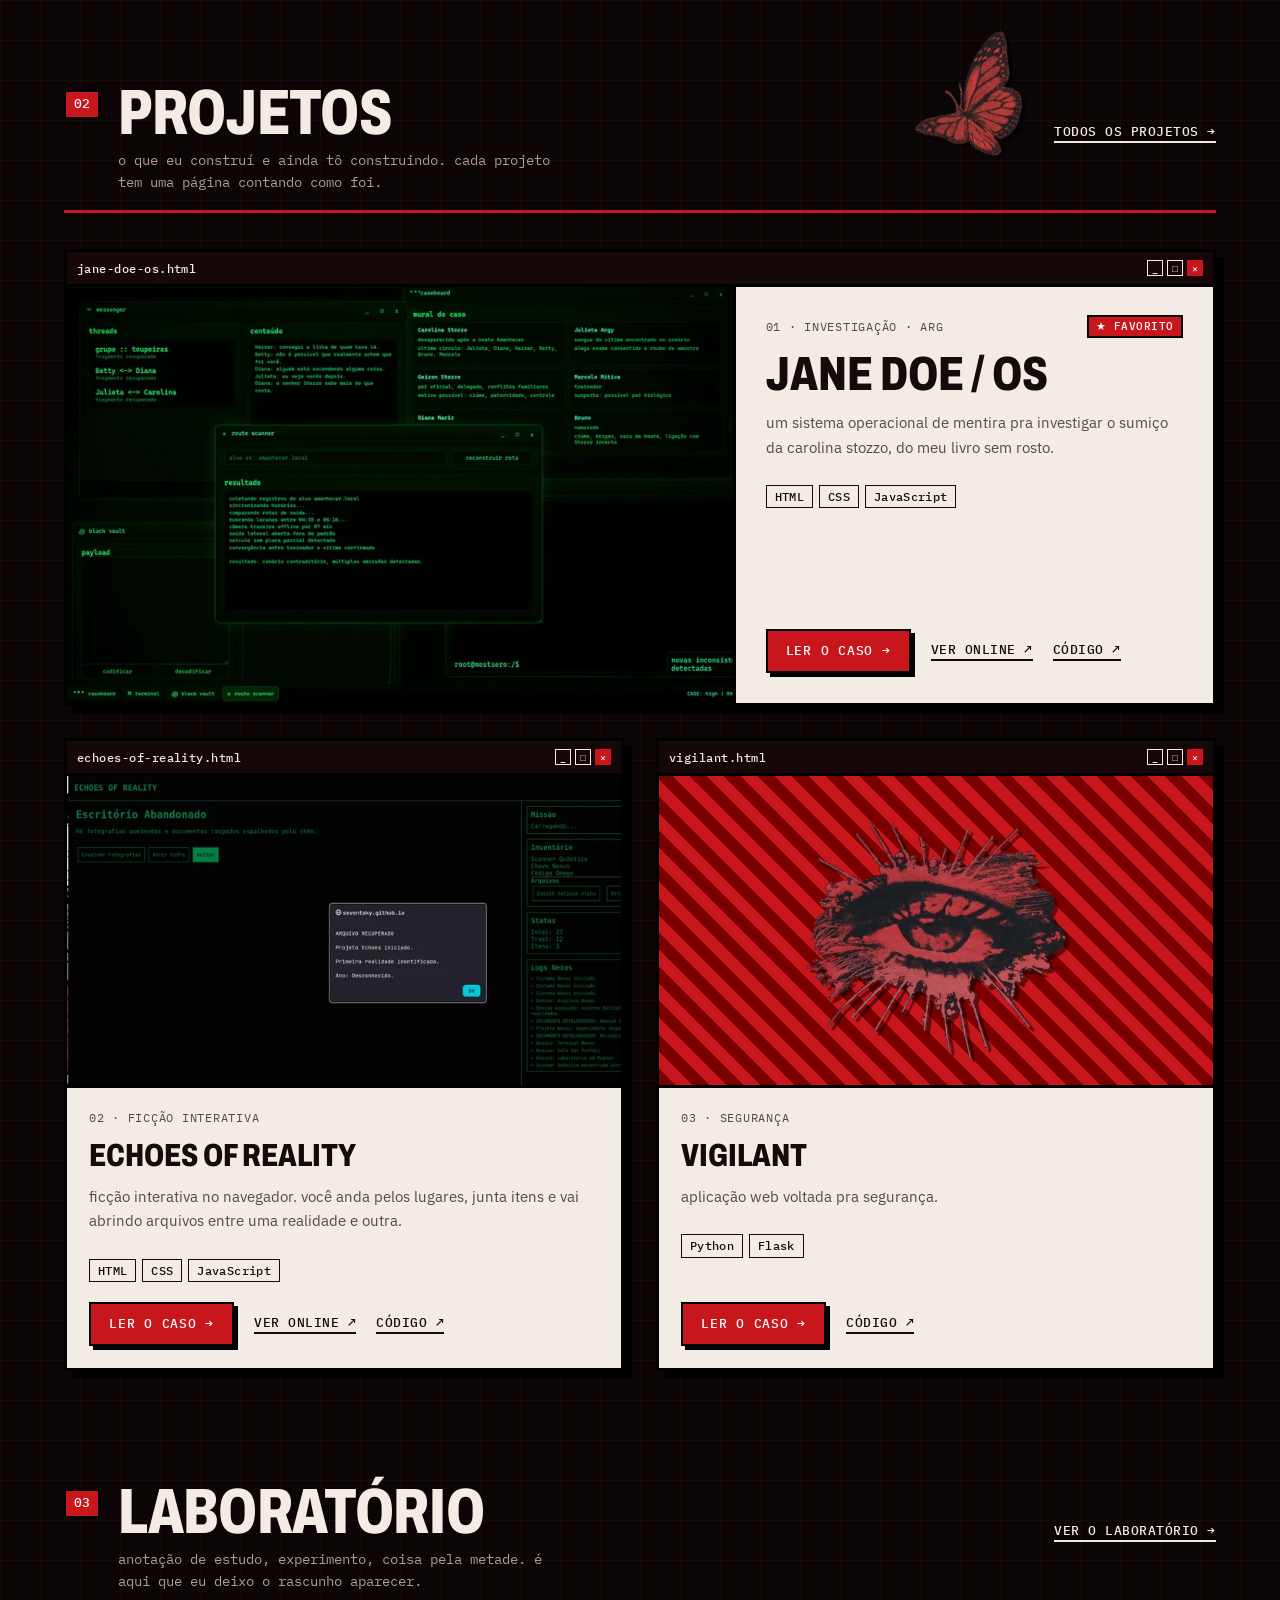
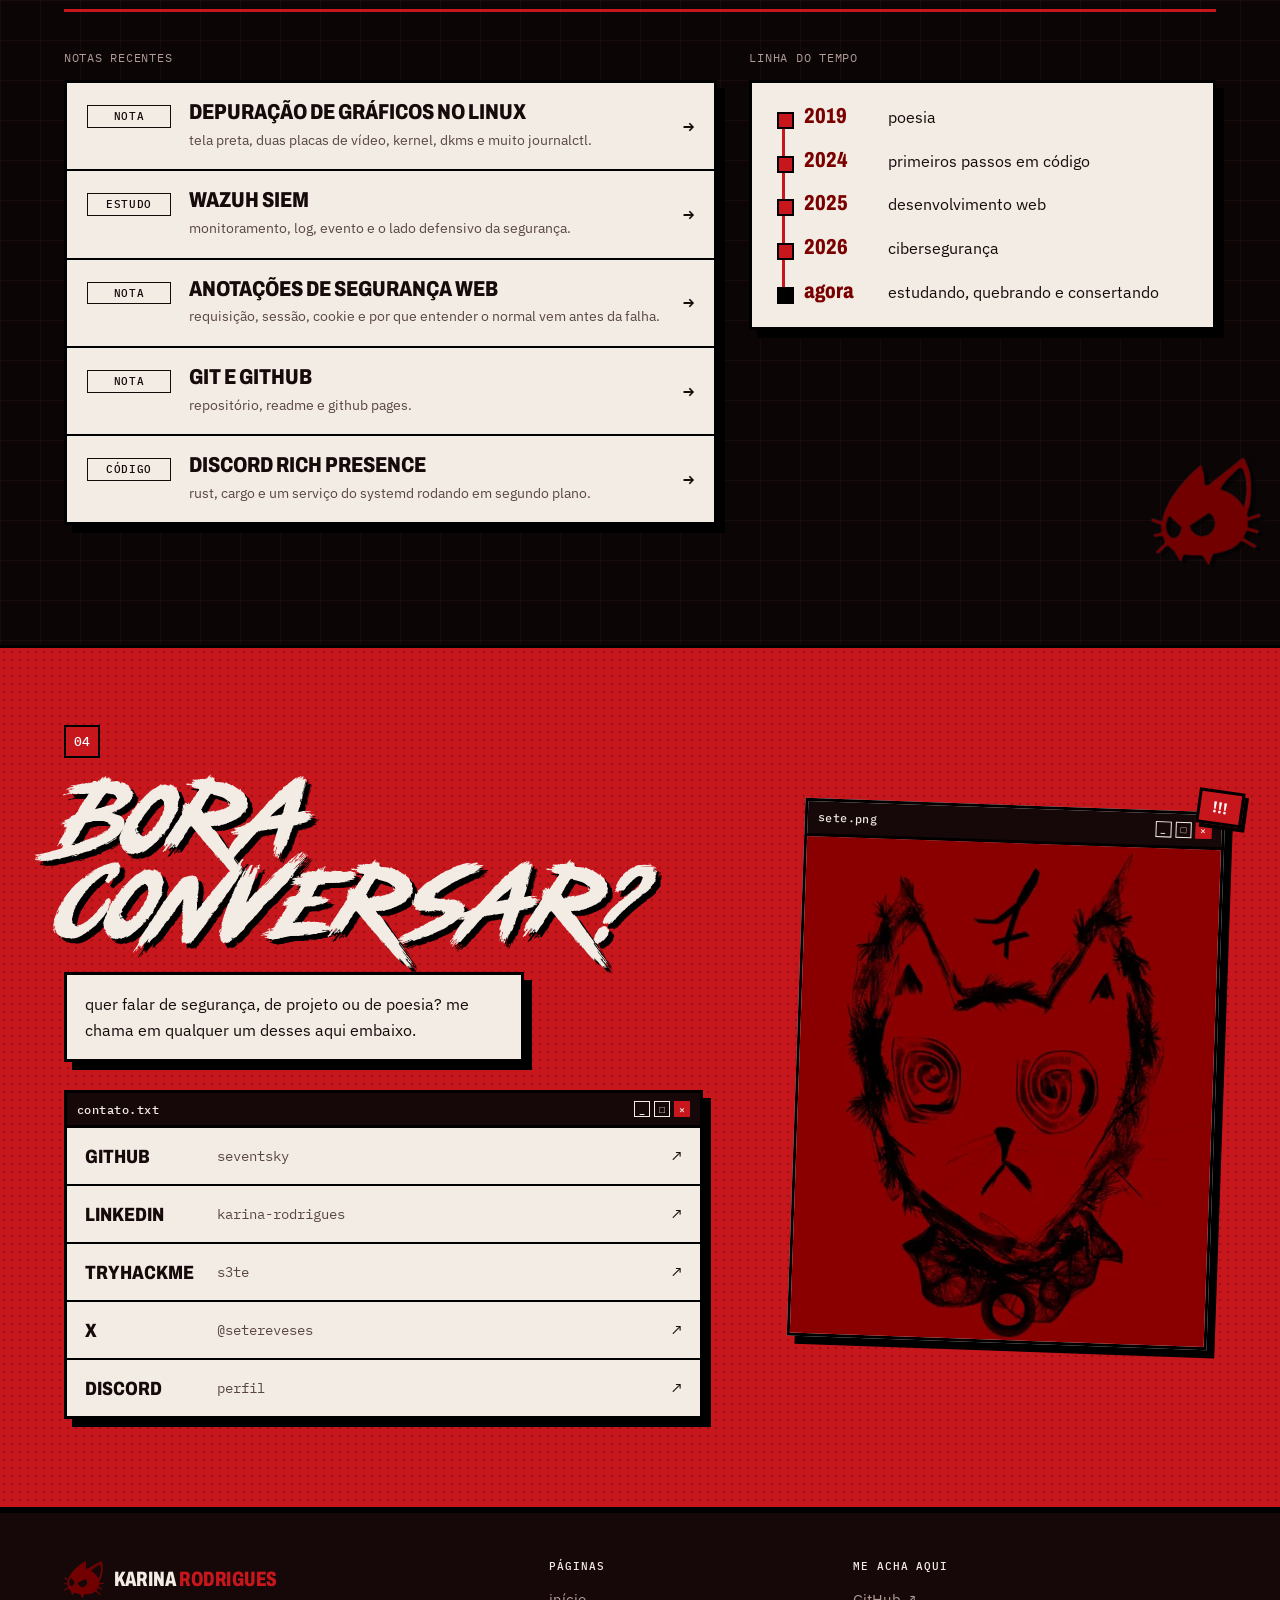
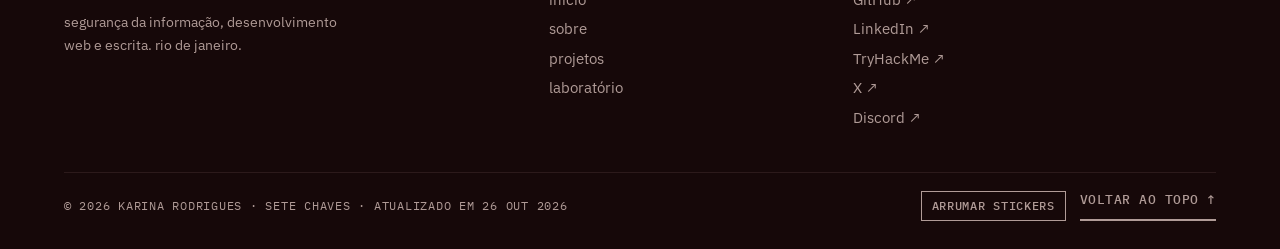
==== commit 8fb74ec5: "Jane Doe / OS conta que nasceu do livro sem rosto" ====
--- a/index.html
+++ b/index.html
@@ -156,7 +156,7 @@
         <div class="projeto-corpo">
           <div class="projeto-kicker mono"><span>01 · investigação · ARG</span><span class="selo">★ favorito</span></div>
           <h3><a href="casos/jane-doe-os.html">Jane Doe / OS</a></h3>
-          <p>um sistema operacional de mentira pra investigar o sumiço da carolina stozzo.</p>
+          <p>um sistema operacional de mentira pra investigar o sumiço da carolina stozzo, do meu livro sem rosto.</p>
           <ul class="tags" aria-label="tecnologias"><li>HTML</li><li>CSS</li><li>JavaScript</li></ul>
           <div class="acoes"><a class="btn btn-red" href="casos/jane-doe-os.html">ler o caso →</a> <a class="link-seta" href="https://seventsky.github.io/" target="_blank" rel="noopener">ver online ↗</a> <a class="link-seta" href="https://github.com/seventsky/seventsky.github.io" target="_blank" rel="noopener">código ↗</a></div>
         </div>
